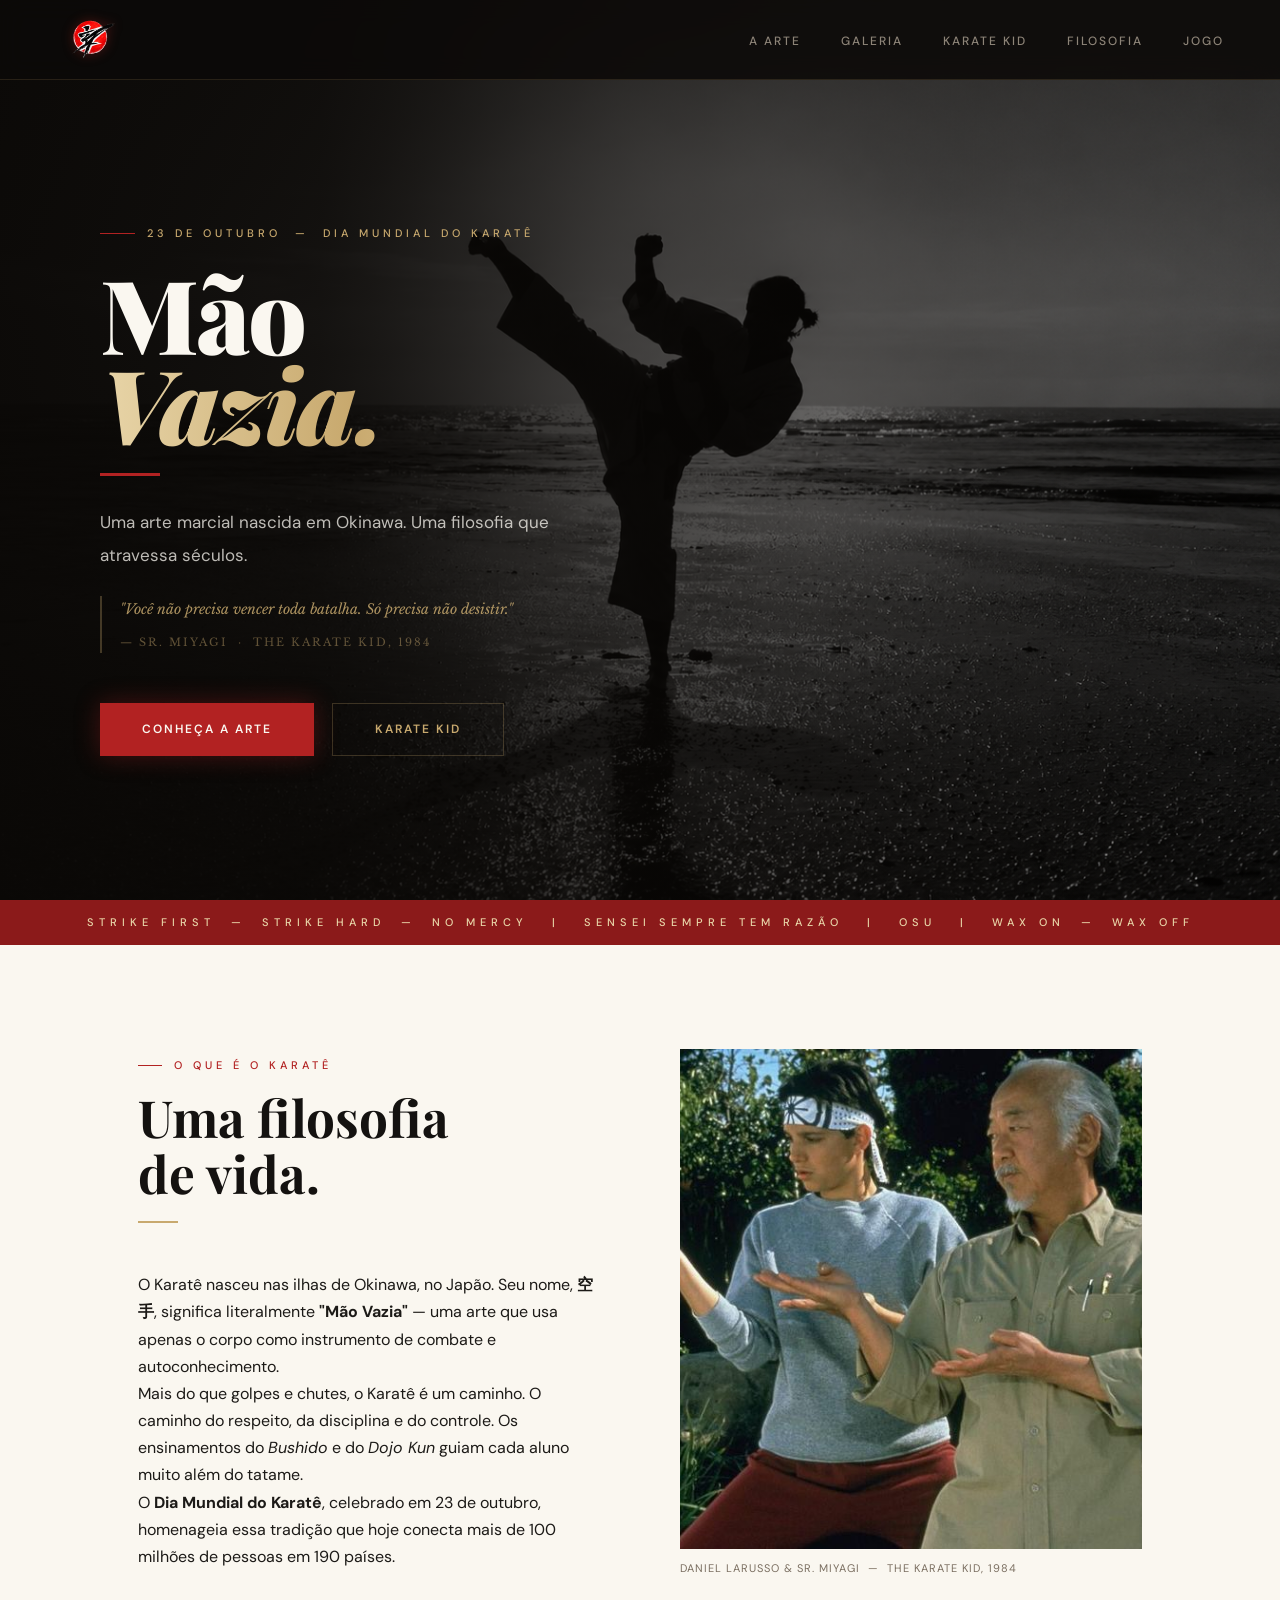
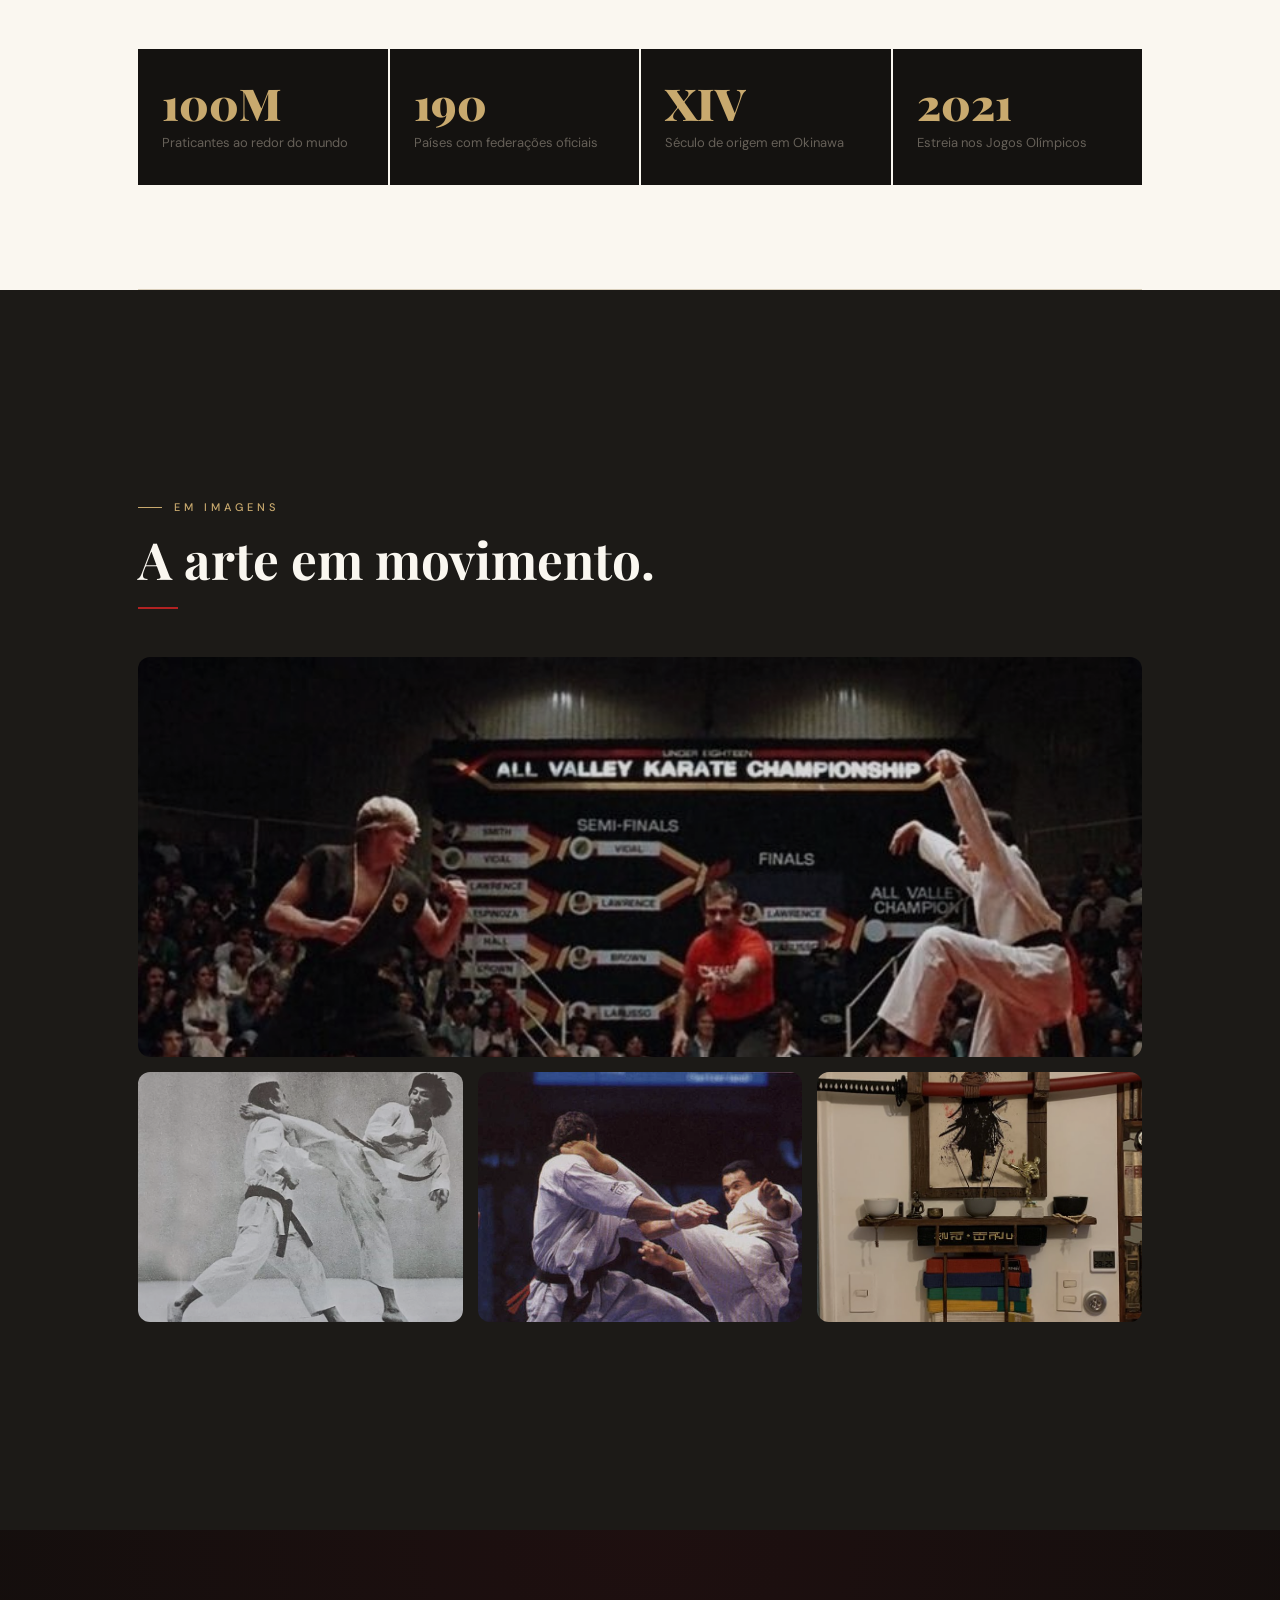
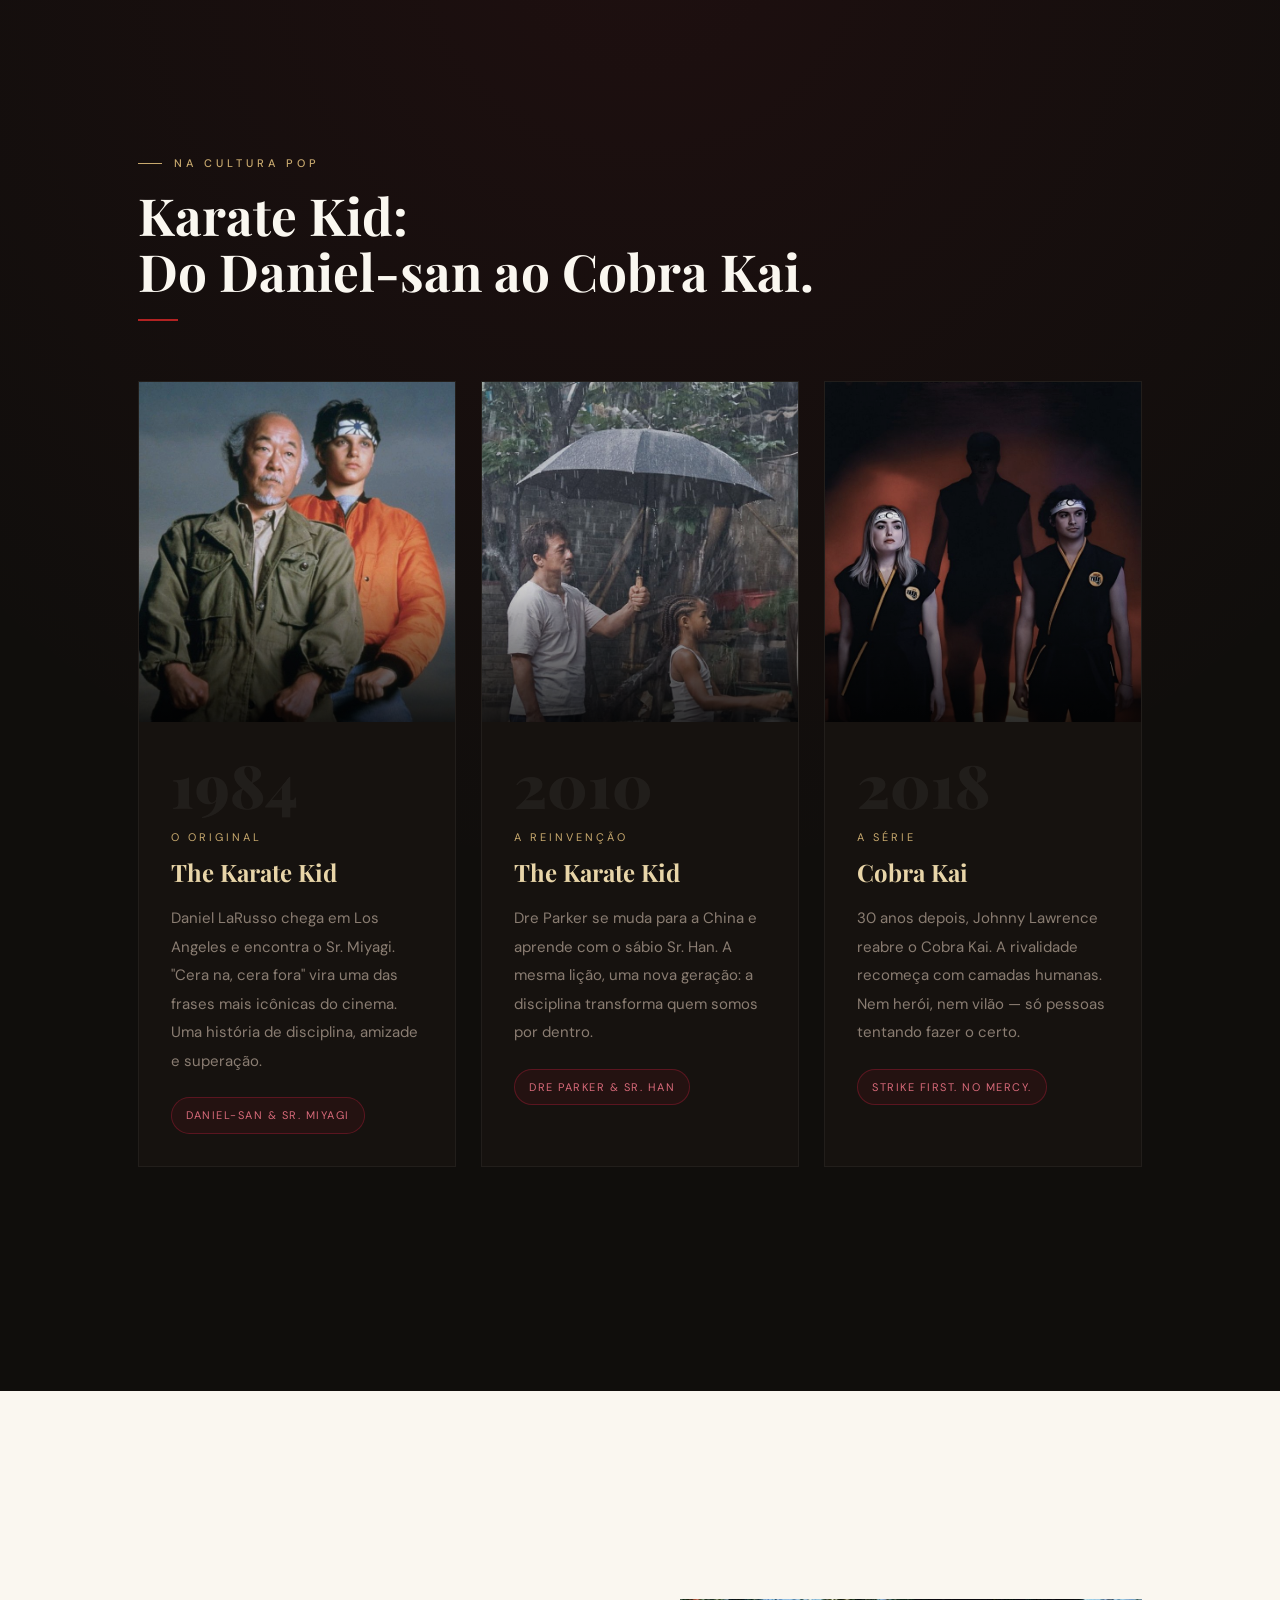
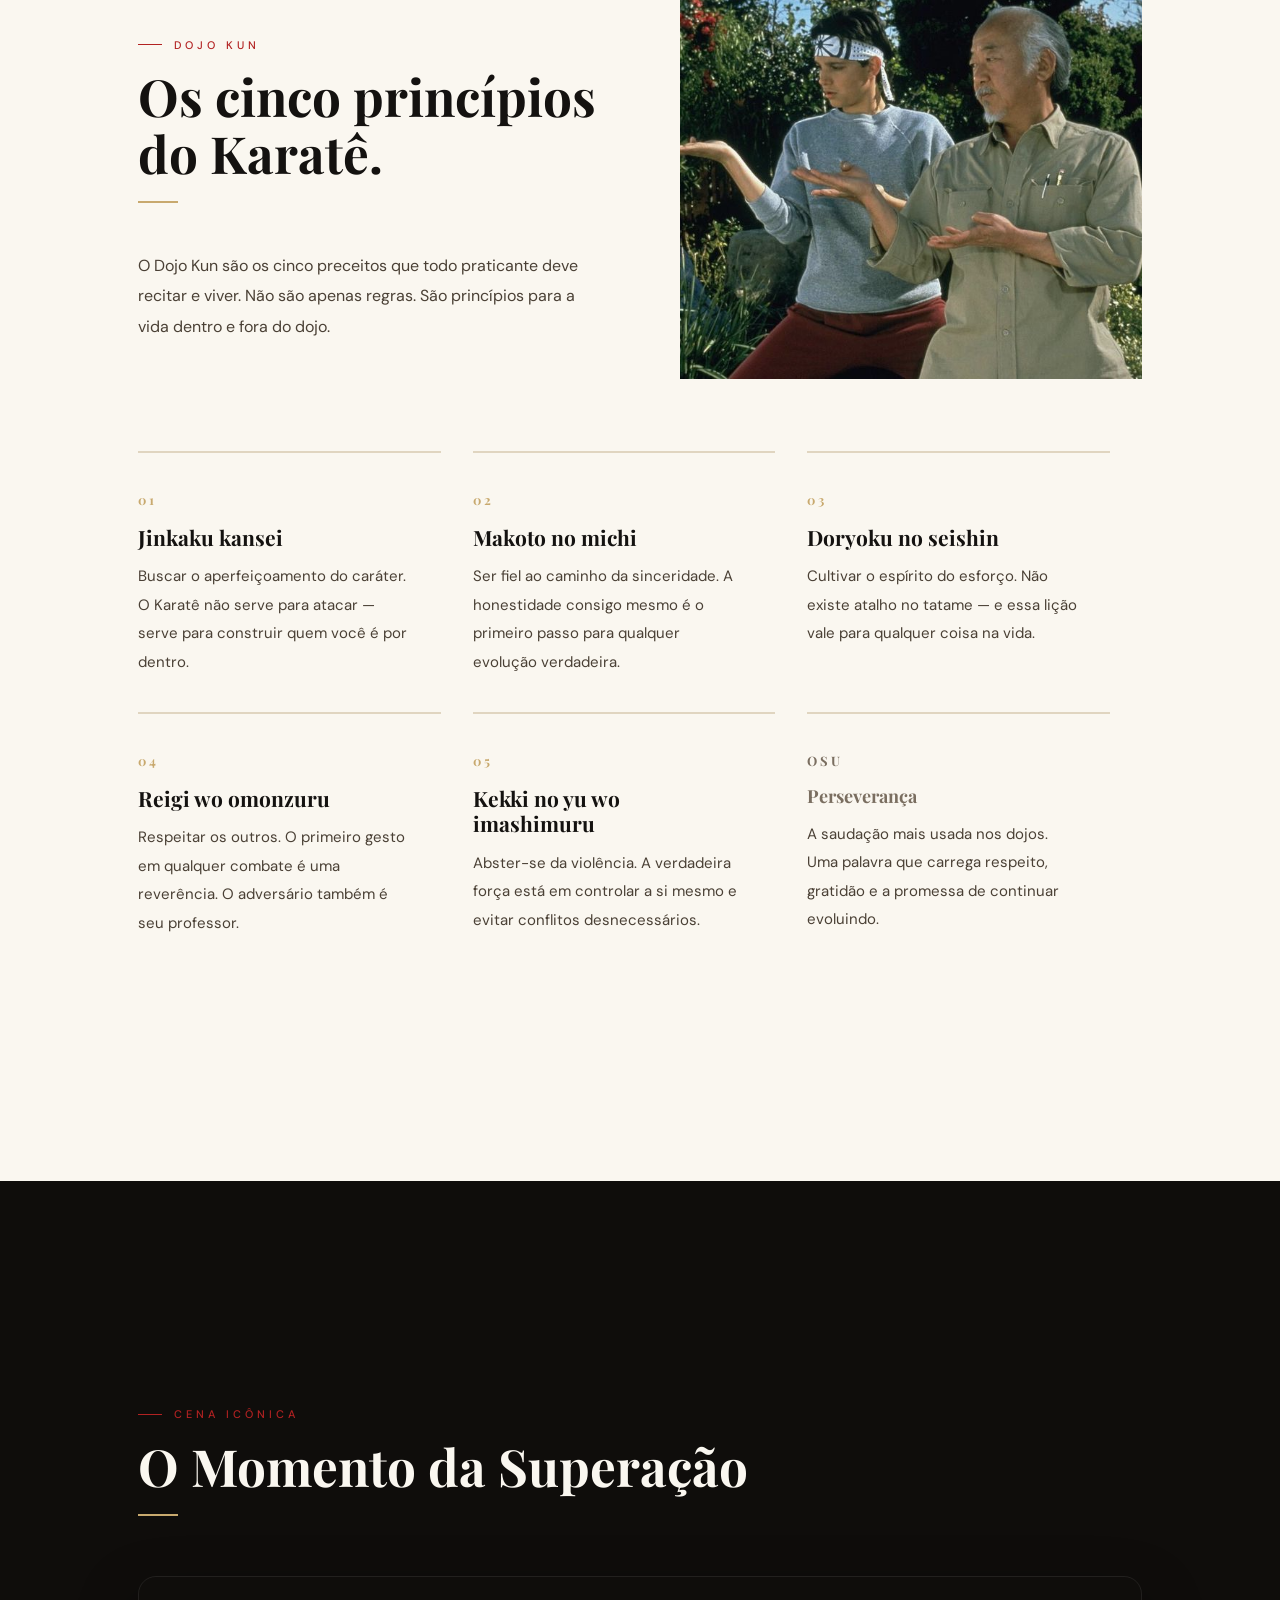
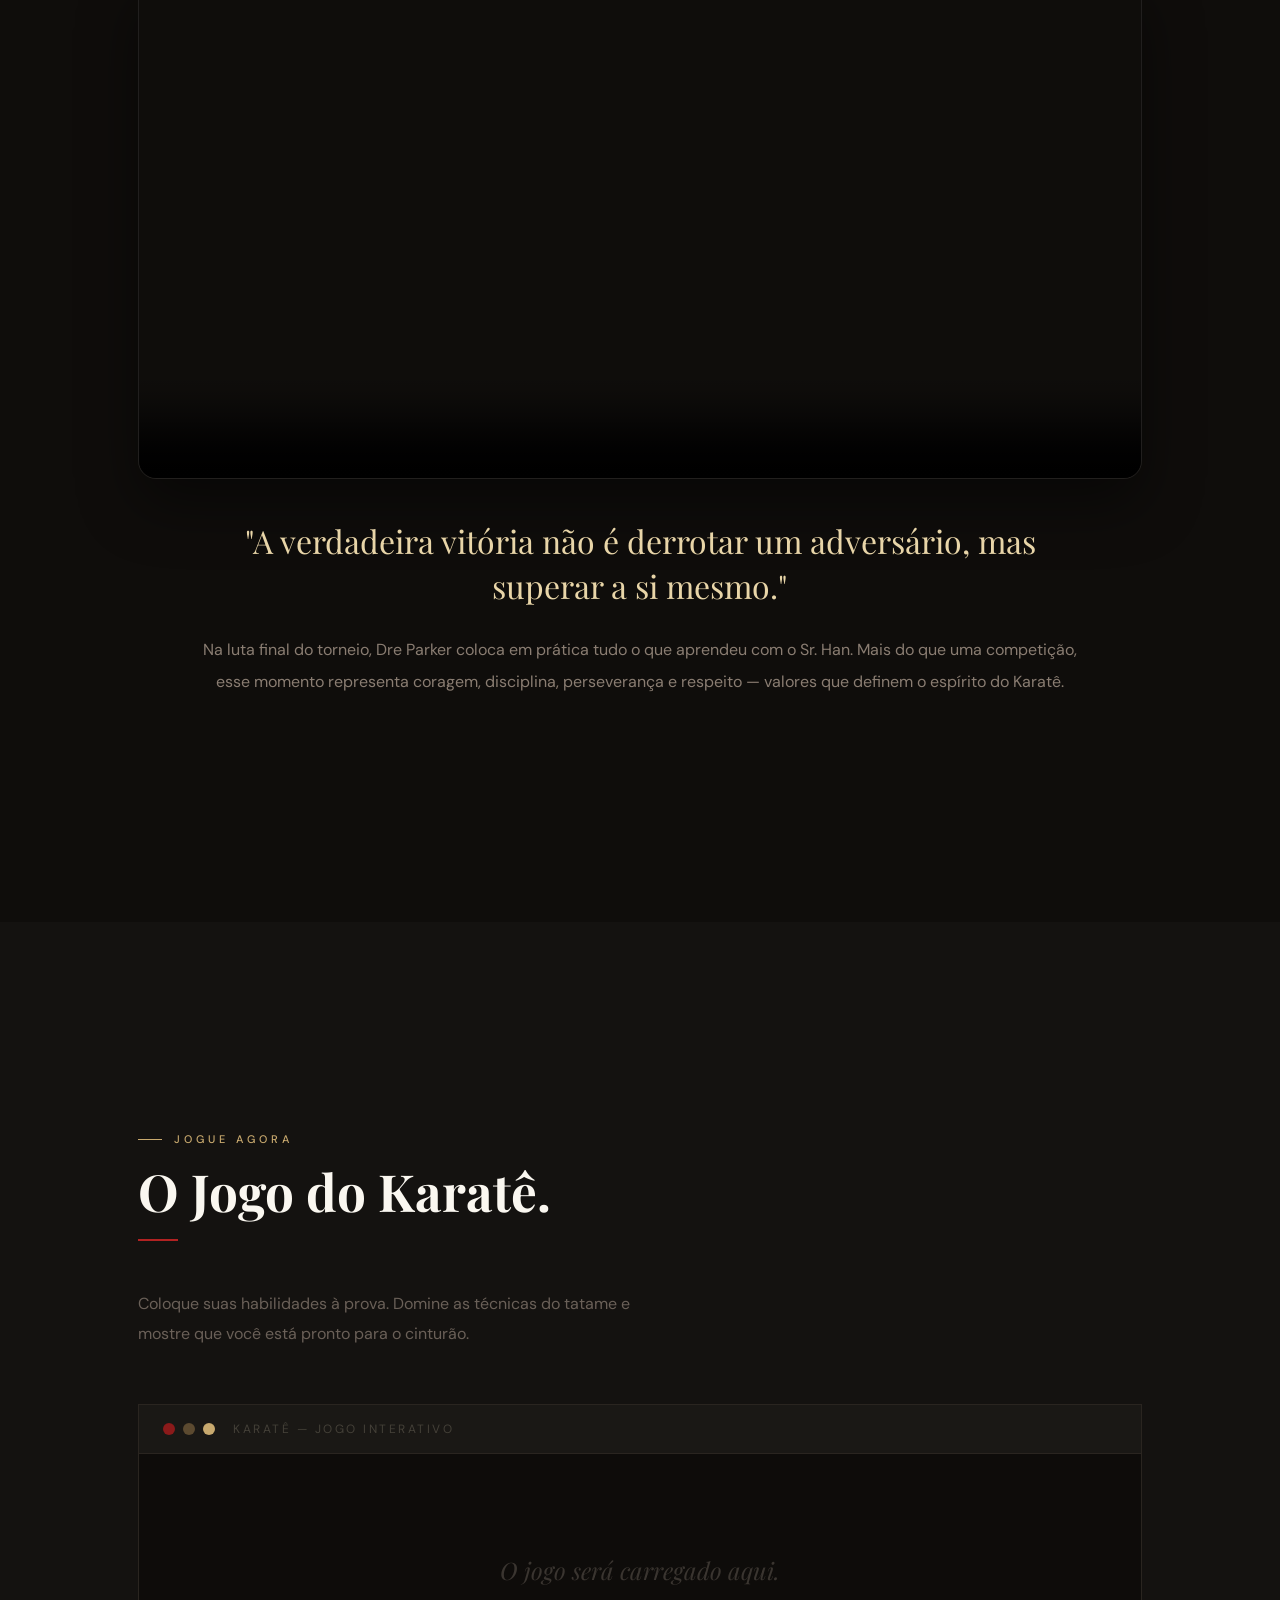
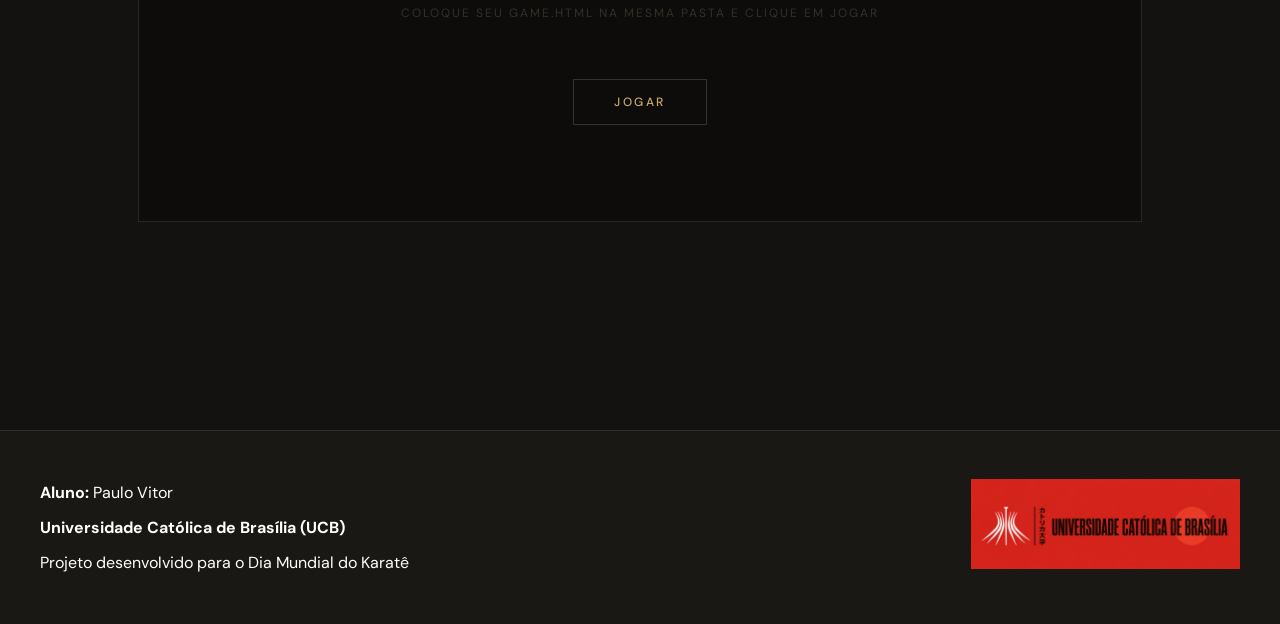
==== index.html @ f9179fe5 "Update index.html" ====
<!DOCTYPE html>
<html lang="pt-BR">
<head>
<meta charset="UTF-8"/>
<meta name="viewport" content="width=device-width, initial-scale=1.0"/>
<title>Dia Mundial do Karatê</title>
<link href="https://fonts.googleapis.com/css2?family=Playfair+Display:ital,wght@0,700;0,900;1,400;1,700&family=Libre+Baskerville:ital,wght@0,400;0,700;1,400&family=DM+Sans:wght@300;400;500&display=swap" rel="stylesheet"/>
<link rel="stylesheet" href="style.css"/>
</head>
<body>

<nav>
  <a href="#" class="nav-marca">
  <img src="logo karate.png" alt="logo"> 
  </a>
  <ul class="nav-links">
    <li><a href="#sobre">A Arte</a></li>
    <li><a href="#galeria">Galeria</a></li>
    <li><a href="#filmes">Karate Kid</a></li>
    <li><a href="#filosofia">Filosofia</a></li>
    <li><a href="#jogo">Jogo</a></li>
  </ul>
</nav>

<div class="hero">
  <div class="hero-bg">
    <img src="hero.png" alt="hero">
  
  </div>
  <div class="hero-conteudo">
    <p class="hero-tag">23 de Outubro &nbsp;&mdash;&nbsp; Dia Mundial do Karatê</p>
    <h1>Mão<em>Vazia.</em></h1>
    <div class="hero-linha"></div>
    <p class="hero-desc">Uma arte marcial nascida em Okinawa. Uma filosofia que atravessa séculos.</p>
    <blockquote class="hero-citacao">
      "Você não precisa vencer toda batalha. Só precisa não desistir."
      <cite>&mdash; Sr. Miyagi &nbsp;·&nbsp; The Karate Kid, 1984</cite>
    </blockquote>
    <div class="hero-btns">
      <a href="#sobre" class="btn-primario">Conheça a Arte</a>
      <a href="#filmes" class="btn-secundario">Karate Kid</a>
    </div>
  </div>
</div>

<div class="faixa-banner">
  Strike First &nbsp;&mdash;&nbsp; Strike Hard &nbsp;&mdash;&nbsp; No Mercy &nbsp;&nbsp;|&nbsp;&nbsp; Sensei sempre tem razão &nbsp;&nbsp;|&nbsp;&nbsp; OSU &nbsp;&nbsp;|&nbsp;&nbsp; Wax On &nbsp;&mdash;&nbsp; Wax Off
</div>

<div class="secao" id="sobre">
  <div class="sobre-grid">
    <div class="revelar">
      <p class="secao-label">O que é o Karatê</p>
      <h2 class="titulo-secao">Uma filosofia<br>de vida.</h2>
      <div class="linha-titulo"></div>
      <p>O Karatê nasceu nas ilhas de Okinawa, no Japão. Seu nome, <strong>空手</strong>, significa literalmente <strong>"Mão Vazia"</strong> — uma arte que usa apenas o corpo como instrumento de combate e autoconhecimento.</p>
      <p>Mais do que golpes e chutes, o Karatê é um caminho. O caminho do respeito, da disciplina e do controle. Os ensinamentos do <em>Bushido</em> e do <em>Dojo Kun</em> guiam cada aluno muito além do tatame.</p>
      <p>O <strong>Dia Mundial do Karatê</strong>, celebrado em 23 de outubro, homenageia essa tradição que hoje conecta mais de 100 milhões de pessoas em 190 países.</p>
    </div>
    <div class="revelar">
      <div class="sobre-foto-wrap">
        <img src="Daniel larusso.jfif" alt="Sr. Miyagi">
        <p class="sobre-foto-caption">Daniel LaRusso &amp; Sr. Miyagi &nbsp;&mdash;&nbsp; The Karate Kid, 1984</p>
      </div>
    </div>
  </div>

  <div class="stats-row">
    <div class="stat-item revelar">
      <div class="stat-num">100M</div>
      <div class="stat-desc">Praticantes ao redor do mundo</div>
    </div>
    <div class="stat-item revelar">
      <div class="stat-num">190</div>
      <div class="stat-desc">Países com federações oficiais</div>
    </div>
    <div class="stat-item revelar">
      <div class="stat-num">XIV</div>
      <div class="stat-desc">Século de origem em Okinawa</div>
    </div>
    <div class="stat-item revelar">
      <div class="stat-num">2021</div>
      <div class="stat-desc">Estreia nos Jogos Olímpicos</div>
    </div>
  </div>
</div>

<div class="divisor revelar"><hr/></div>

<div class="galeria-bg" id="galeria">
  <div class="secao">
    <p class="secao-label revelar">Em Imagens</p>
    <h2 class="titulo-secao revelar">A arte em movimento.</h2>
    <div class="linha-titulo revelar"></div>
    <div class="galeria-grid">
      <div class="galeria-item g1 revelar">
        <img src="all valey.jfif" alt="All Valley Karate Championship">

        <div class="galeria-overlay">
          <div class="galeria-titulo">All Valley Karate Championship</div>
          <div class="galeria-sub">The Karate Kid &nbsp;&mdash;&nbsp; 1984</div>
        </div>
      </div>
      <div class="galeria-item g2 revelar">
        <img src="karate.jfif" alt="Karate">
        <div class="galeria-overlay">
          <div class="galeria-titulo">Karate &mdash; O Combate</div>
          <div class="galeria-sub">Karatê tradicional</div>
        </div>
      </div>
      <div class="galeria-item g3 revelar">
        <img src="kyokushin.jfif" alt="Kyokushin">
        <div class="galeria-overlay">
          <div class="galeria-titulo">Kyokushin</div>
          <div class="galeria-sub">Japão</div>
        </div>
      </div>
      <div class="galeria-item g4 revelar">
        <img src="cinturoes.jfif" alt="Shotokan">
        <div class="galeria-overlay">
          <div class="galeria-titulo">Os Cinturões</div>
          <div class="galeria-sub">O caminho</div>
        </div>
      </div>
      </div>
    </div>
  </div>
</div>


<div class="filmes-bg" id="filmes">
  <div class="secao">
    <p class="secao-label revelar">Na Cultura Pop</p>
    <h2 class="titulo-secao revelar">Karate Kid:<br>Do Daniel-san ao Cobra Kai.</h2>
    <div class="linha-titulo revelar"></div>
    <div class="filmes-grid">
      <div class="filme-card revelar">
        <div class="filme-card-img-wrap">
          <img src="daniel e sr.jfif" alt="The Karate Kid 1984">
        </div>
        <div class="filme-card-corpo">
          <div class="filme-ano">1984</div>
          <div class="filme-sub">O Original</div>
          <div class="filme-titulo">The Karate Kid</div>
          <p class="filme-desc">Daniel LaRusso chega em Los Angeles e encontra o Sr. Miyagi. "Cera na, cera fora" vira uma das frases mais icônicas do cinema. Uma história de disciplina, amizade e superação.</p>
          <span class="filme-badge">Daniel-san &amp; Sr. Miyagi</span>
        </div>
      </div>
      <div class="filme-card revelar">
        <div class="filme-card-img-wrap">
          <img src="The Karate Kid.jfif" alt="The Karate Kid 2010">
        </div>
        <div class="filme-card-corpo">
          <div class="filme-ano">2010</div>
          <div class="filme-sub">A Reinvenção</div>
          <div class="filme-titulo">The Karate Kid</div>
          <p class="filme-desc">Dre Parker se muda para a China e aprende com o sábio Sr. Han. A mesma lição, uma nova geração: a disciplina transforma quem somos por dentro.</p>
          <span class="filme-badge">Dre Parker &amp; Sr. Han</span>
        </div>
      </div>
      <div class="filme-card revelar">
        <div class="filme-card-img-wrap">
          <img src="cobra kai.jfif" alt="Cobra Kai">
        </div>
        <div class="filme-card-corpo">
          <div class="filme-ano">2018</div>
          <div class="filme-sub">A Série</div>
          <div class="filme-titulo">Cobra Kai</div>
          <p class="filme-desc">30 anos depois, Johnny Lawrence reabre o Cobra Kai. A rivalidade recomeça com camadas humanas. Nem herói, nem vilão — só pessoas tentando fazer o certo.</p>
          <span class="filme-badge">Strike First. No Mercy.</span>
        </div>
      </div>
    </div>
  </div>
</div>
<div class="filosofia-bg" id="filosofia">
  <div class="secao">
    <div class="filosofia-intro">
      <div class="revelar">
        <p class="secao-label">Dojo Kun</p>
        <h2 class="titulo-secao">Os cinco princípios<br>do Karatê.</h2>
        <div class="linha-titulo"></div>
        <p style="font-size:16px;color:var(--texto-suave);line-height:1.9">O Dojo Kun são os cinco preceitos que todo praticante deve recitar e viver. Não são apenas regras. São princípios para a vida dentro e fora do dojo.</p>
      </div>
      <div class="revelar filosofia-intro-foto">
        <img src="Daniel larusso.jfif" alt="Dojo Kun">
      </div>
    </div>
    <div class="filosofia-grid">
      <div class="filosofia-item revelar">
        <div class="filosofia-num">01</div>
        <div class="filosofia-titulo">Jinkaku kansei</div>
        <p>Buscar o aperfeiçoamento do caráter. O Karatê não serve para atacar — serve para construir quem você é por dentro.</p>
      </div>
      <div class="filosofia-item revelar">
        <div class="filosofia-num">02</div>
        <div class="filosofia-titulo">Makoto no michi</div>
        <p>Ser fiel ao caminho da sinceridade. A honestidade consigo mesmo é o primeiro passo para qualquer evolução verdadeira.</p>
      </div>
      <div class="filosofia-item revelar">
        <div class="filosofia-num">03</div>
        <div class="filosofia-titulo">Doryoku no seishin</div>
        <p>Cultivar o espírito do esforço. Não existe atalho no tatame — e essa lição vale para qualquer coisa na vida.</p>
      </div>
      <div class="filosofia-item revelar">
        <div class="filosofia-num">04</div>
        <div class="filosofia-titulo">Reigi wo omonzuru</div>
        <p>Respeitar os outros. O primeiro gesto em qualquer combate é uma reverência. O adversário também é seu professor.</p>
      </div>
      <div class="filosofia-item revelar">
        <div class="filosofia-num">05</div>
        <div class="filosofia-titulo">Kekki no yu wo imashimuru</div>
        <p>Abster-se da violência. A verdadeira força está em controlar a si mesmo e evitar conflitos desnecessários.</p>
      </div>
      <div class="filosofia-item revelar">
        <div class="filosofia-num" style="color:var(--texto-muted)">OSU</div>
        <div class="filosofia-titulo" style="color:var(--texto-muted);font-size:18px">Perseverança</div>
        <p>A saudação mais usada nos dojos. Uma palavra que carrega respeito, gratidão e a promessa de continuar evoluindo.</p>
      </div>
    </div>
  </div>
</div>

<section class="momento-bg">
    <div class="secao">

        <p class="secao-label revelar">
            Cena Icônica
        </p>

        <h2 class="titulo-secao revelar">
            O Momento da Superação
        </h2>

        <div class="linha-titulo revelar"></div>

        <div class="momento-container revelar">

            <video
                class="momento-video"
                controls
                preload="metadata"
                poster="img/dre-poster.jpg">

                <source src="Never say Never.mp4" type="video/mp4">

                Seu navegador não suporta vídeo.
            </video>

            <div class="momento-texto">
                <span class="momento-frase">
                    "A verdadeira vitória não é derrotar um adversário,
                    mas superar a si mesmo."
                </span>

                <p>
                    Na luta final do torneio, Dre Parker coloca em prática
                    tudo o que aprendeu com o Sr. Han. Mais do que uma
                    competição, esse momento representa coragem,
                    disciplina, perseverança e respeito — valores que
                    definem o espírito do Karatê.
                </p>
            </div>

        </div>

    </div>
</section>
<div class="jogo-bg" id="jogo">
  <div class="secao">
    <p class="secao-label">Jogue agora</p>
    <h2 class="titulo-secao">O Jogo do Karatê.</h2>
    <div class="linha-titulo"></div>
    <p class="jogo-desc">Coloque suas habilidades à prova. Domine as técnicas do tatame e mostre que você está pronto para o cinturão.</p>
    <div class="jogo-frame-wrapper">
      <div class="jogo-frame-header">
        <div class="jogo-dot" style="background:#8B1A1A"></div>
        <div class="jogo-dot" style="background:#5C4A30"></div>
        <div class="jogo-dot" style="background:#C8A96E"></div>
        <span class="jogo-frame-titulo">Karatê &mdash; Jogo Interativo</span>
      </div>
      <div id="jogo-container">
        <div class="jogo-aviso">
          <p class="jogo-aviso-titulo">O jogo será carregado aqui.</p>
          <p class="jogo-aviso-sub">Coloque seu game.html na mesma pasta e clique em jogar</p>
          <br/>
          <button class="btn-jogo" onclick="carregarJogo()">Jogar</button>
        </div>
      </div>
    </div>
  </div>
</div>

<footer class="rodape">
    <div class="conteudo-rodape">
        <div class="rodape-info">
            <p><strong>Aluno:</strong> Paulo Vitor</p>
            <p><strong>Universidade Católica de Brasília (UCB)</strong></p>
            <p>Projeto desenvolvido para o Dia Mundial do Karatê</p>
        </div>
        <div class="rodape-logo">
            <a href="https://ucb.catolica.edu.br/" target="_blank" rel="noopener">
                <img src="catolica.png" alt="Logo UCB">
            </a>
        </div>
    </div>
</footer>

<script>
function carregarJogo(){
  document.getElementById('jogo-container').innerHTML='<iframe class="jogo-iframe" src="game.html" title="Jogo" allowfullscreen></iframe>';
}
const obs=new IntersectionObserver(entries=>{
  entries.forEach(e=>{if(e.isIntersecting){e.target.classList.add('visivel');obs.unobserve(e.target);}  });
},{threshold:.08});
document.querySelectorAll('.revelar').forEach(el=>obs.observe(el));
</script>
</body>
</html>
---- style.css ----
*{margin:0;padding:0;box-sizing:border-box}
:root{
  --preto:#141210;
  --quase-preto:#1C1A17;
  --marrom-escuro:#2A2218;
  --marrom:#5C4A30;
  --areia:#C8A96E;
  --areia-claro:#E8D5A8;
  --creme:#F5EFE0;
  --off-white:#FAF7F0;
  --vermelho-dojo:#8B1A1A;
  --vermelho:#B22222;
  --texto:#1C1A17;
  --texto-suave:#4A4035;
  --texto-muted:#7A6E60;
}
html{scroll-behavior:smooth}
body{font-family:'DM Sans',sans-serif;background:var(--off-white);color:var(--texto);font-size:16px;line-height:1.7;overflow-x:hidden}

/* NAV */
/* NAV */

nav{
  background:rgba(12,10,8,.88);
  backdrop-filter:blur(12px);
  -webkit-backdrop-filter:blur(12px);

  display:flex;
  align-items:center;
  justify-content:space-between;

  padding:0 56px;
  height:80px;

  position:fixed;
  top:0;
  left:0;
  right:0;

  z-index:200;

  border-bottom:1px solid rgba(200,169,110,.15);
}

.nav-links{
  list-style:none;
  display:flex;
  gap:40px;
}

.nav-links a{
  position:relative;
  color:#8d8478;
  text-decoration:none;
  font-size:12px;
  font-weight:500;
  letter-spacing:2px;
  text-transform:uppercase;
  transition:.3s;
}

.nav-links a::after{
  content:'';
  position:absolute;
  left:0;
  bottom:-8px;
  width:0;
  height:2px;
  background:var(--vermelho);
  transition:.3s;
}

.nav-links a:hover{
  color:var(--areia);
}

.nav-links a:hover::after{
  width:100%;
}
.nav-marca{
  display:flex;
  align-items:center;
  justify-content:center;
  text-decoration:none;
  transition:.3s;
}

.nav-marca img{
  width:70px;
  height:auto;
  display:block;
  transition:.4s ease;
  filter:
    drop-shadow(0 0 6px rgba(178,34,34,.35));
}

.nav-marca:hover img{
  transform:scale(1.08);
  filter:
    drop-shadow(0 0 10px rgba(178,34,34,.6))
    drop-shadow(0 0 20px rgba(178,34,34,.4));
}

.hero{
    position:relative;
    min-height:100vh;
    display:flex;
    align-items:center;
    overflow:hidden;
    padding-top:80px;
}

.hero::before{
    content:'';
    position:absolute;
    right:8%;
    top:50%;
    transform:translateY(-50%);

    width:550px;
    height:550px;

    background:
    radial-gradient(
        circle,
        rgba(178,34,34,.18),
        transparent 70%
    );

    z-index:0;
}

.hero-bg{
    position:absolute;
    inset:0;
    z-index:0;
}

.hero-bg img{
    width:100%;
    height:100%;
    object-fit:cover;
    object-position:center;
    display:block;
}

.hero-bg::after{
    content:'';
    position:absolute;
    inset:0;

    background:
    linear-gradient(
        90deg,
        rgba(10,8,6,.97) 0%,
        rgba(10,8,6,.92) 25%,
        rgba(10,8,6,.72) 55%,
        rgba(10,8,6,.25) 100%
    );
}

.hero-conteudo{
    position:relative;
    z-index:2;

    max-width:620px;

    margin-left:100px;
}

.hero-tag{
    display:flex;
    align-items:center;
    gap:12px;

    margin-bottom:25px;

    font-size:11px;
    font-weight:500;
    letter-spacing:4px;
    text-transform:uppercase;

    color:var(--areia);
}

.hero-tag::before{
    content:'';
    width:35px;
    height:1px;
    background:var(--vermelho);
}

.hero h1{
    font-family:'Playfair Display',serif;
    font-size:clamp(70px,8vw,120px);
    font-weight:900;

    line-height:.88;
    letter-spacing:-2px;

    color:var(--off-white);

    margin-bottom:25px;
}

.hero h1 em{
    display:block;
    font-style:italic;

    background:
    linear-gradient(
        90deg,
        #e8d5a8,
        #c8a96e,
        #e8d5a8
    );
    
    background-clip: text;
    -webkit-background-clip:text;
    -webkit-text-fill-color:transparent;
}

.hero-linha{
    width:60px;
    height:3px;
    background:var(--vermelho);

    margin-bottom:30px;
}

.hero-desc{
    max-width:500px;

    font-size:17px;
    line-height:1.9;

    color:rgba(250,247,240,.75);

    margin-bottom:25px;
}

.hero-citacao{
    max-width:430px;

    padding-left:18px;

    border-left:2px solid rgba(200,169,110,.3);

    font-family:'Libre Baskerville',serif;
    font-style:italic;

    font-size:14px;
    line-height:1.9;

    color:rgba(200,169,110,.85);

    margin-bottom:50px;
}

.hero-citacao cite{
    display:block;

    margin-top:10px;

    font-style:normal;

    font-size:11px;
    letter-spacing:2px;
    text-transform:uppercase;

    color:rgba(200,169,110,.45);
}

.hero-btns{
    display:flex;
    gap:18px;
    flex-wrap:wrap;
}

.btn-primario{
    display:inline-flex;
    align-items:center;
    justify-content:center;

    padding:15px 42px;

    background:var(--vermelho);

    color:var(--off-white);

    text-decoration:none;
    border:none;

    cursor:pointer;

    font-size:12px;
    font-weight:600;
    letter-spacing:2px;
    text-transform:uppercase;

    transition:.3s;

    box-shadow:
    0 0 25px rgba(178,34,34,.35);
}

.btn-primario:hover{
    background:var(--vermelho-dojo);

    transform:translateY(-3px);

    box-shadow:
    0 0 35px rgba(178,34,34,.55);
}

.btn-secundario{
    display:inline-flex;
    align-items:center;
    justify-content:center;

    padding:15px 42px;

    background:transparent;

    color:var(--areia);

    border:1px solid rgba(200,169,110,.25);

    text-decoration:none;

    font-size:12px;
    font-weight:600;
    letter-spacing:2px;
    text-transform:uppercase;

    transition:.3s;
}

.btn-secundario:hover{
    border-color:var(--areia);

    color:var(--off-white);

    background:rgba(200,169,110,.05);
}

.hero-scroll{
    position:absolute;

    bottom:40px;
    left:100px;

    z-index:2;

    display:flex;
    align-items:center;
    gap:14px;
}

.hero-scroll span{
    font-size:11px;

    letter-spacing:3px;
    text-transform:uppercase;

    color:rgba(200,169,110,.55);
}

.hero-scroll-line{
    width:45px;
    height:1px;

    background:var(--areia);

    opacity:.4;
}

@media(max-width:900px){

    .hero{
        justify-content:center;
        text-align:center;
    }

    .hero::before{
        display:none;
    }

    .hero-conteudo{
        margin:0;
        padding:0 30px;
    }

    .hero-tag{
        justify-content:center;
    }

    .hero-linha{
        margin-left:auto;
        margin-right:auto;
    }

    .hero-desc,
    .hero-citacao{
        max-width:100%;
    }

    .hero-btns{
        justify-content:center;
    }

    .hero-scroll{
        display:none;
    }

    .hero h1{
        font-size:clamp(50px,12vw,80px);
    }
}

/* FAIXA */
.faixa-banner{background:var(--vermelho-dojo);color:var(--areia-claro);text-align:center;padding:13px;font-size:11px;font-weight:500;letter-spacing:5px;text-transform:uppercase;overflow:hidden;white-space:nowrap}

/* SECOES */
.secao{max-width:1100px;margin:0 auto;padding:104px 48px}
.secao-label{font-size:11px;font-weight:500;letter-spacing:4px;text-transform:uppercase;color:var(--vermelho);margin-bottom:14px;display:flex;align-items:center;gap:12px}
.secao-label::before{content:'';display:inline-block;width:24px;height:1px;background:var(--vermelho)}
h2.titulo-secao{font-family:'Playfair Display',serif;font-size:clamp(36px,4vw,52px);font-weight:700;color:var(--preto);line-height:1.1;margin-bottom:20px}
.linha-titulo{width:40px;height:2px;background:var(--areia);margin-bottom:48px}

/* SOBRE */
.sobre-grid{display:grid;grid-template-columns:1fr 1fr;gap:80px;align-items:center}
.sobre-texto p{font-size:16px;color:var(--texto-suave);margin-bottom:20px;line-height:1.9}
.sobre-texto p strong{color:var(--texto);font-weight:500}
.sobre-foto-wrap{position:relative}
.sobre-foto-wrap img{width:100%;height:500px;object-fit:cover;object-position:center top;display:block}
.sobre-foto-caption{font-size:11px;color:var(--texto-muted);margin-top:10px;letter-spacing:1px;text-transform:uppercase}
.stats-row{display:grid;grid-template-columns:repeat(4,1fr);gap:2px;margin-top:72px}
.stat-item{background:var(--preto);padding:32px 24px;transition:background .2s}
.stat-item:hover{background:var(--marrom-escuro)}
.stat-num{font-family:'Playfair Display',serif;font-size:44px;font-weight:900;color:var(--areia);line-height:1;margin-bottom:8px}
.stat-desc{font-size:13px;color:#666058;line-height:1.5}

/* DIVISOR */
.divisor{max-width:1100px;margin:0 auto;padding:0 48px}
.divisor hr{border:none;border-top:1px solid #D8CEBA}

/* GALERIA */

.galeria-bg{
    background:var(--quase-preto);
    padding:104px 0;
}

.galeria-bg .secao-label{
    color:var(--areia);
}

.galeria-bg .secao-label::before{
    background:var(--areia);
}

.galeria-bg h2.titulo-secao{
    color:var(--off-white);
}

.galeria-bg .linha-titulo{
    background:var(--vermelho);
}

.galeria-grid{
    display:grid;
    grid-template-columns:1fr 1fr 1fr;
    grid-template-rows:400px 250px;
    gap:15px;
}

.g1{
    grid-column:1 / 4;
    grid-row:1;
}

.g1 img{
    object-fit: cover;
    object-position: top;
}

.g3 img{
    object-position:center top;
}

.g4{
    grid-column:3;
    grid-row:2;
}
.galeria-item{
    position:relative;
    overflow:hidden;
    border-radius:12px;
    cursor:pointer;
}

.galeria-item img{
    width:100%;
    height:100%;
    object-fit:cover;
    display:block;

    filter:brightness(.85) saturate(.85);

    transition:
        transform .6s ease,
        filter .4s ease;
}

.galeria-item:hover img{
    transform:scale(1.06);
    filter:brightness(1) saturate(1);
}

.galeria-overlay{
    position:absolute;
    inset:0;

    background:
    linear-gradient(
        to top,
        rgba(14,12,10,.95) 0%,
        rgba(14,12,10,.4) 45%,
        transparent 80%
    );

    opacity:0;

    transition:.35s;

    display:flex;
    flex-direction:column;
    justify-content:flex-end;

    padding:24px;
}

.galeria-item:hover .galeria-overlay{
    opacity:1;
}

.galeria-titulo{
    font-family:'Playfair Display',serif;
    font-size:18px;
    font-weight:700;
    color:var(--off-white);
    margin-bottom:4px;
}

.galeria-sub{
    font-size:11px;
    letter-spacing:2px;
    text-transform:uppercase;
    color:var(--areia);
}

@media(max-width:900px){

    .galeria-grid{
        grid-template-columns:1fr;
        grid-template-rows:auto;
    }

    .g1,
    .g2,
    .g3,
    .g4,
    .g5{
        grid-column:auto;
        grid-row:auto;
    }

    .galeria-item{
        height:260px;
    }
}

/* =========================================
   FILMES
========================================= */

.filmes-bg{
    background:#100e0c;
    padding:120px 0;
    position:relative;
}

.filmes-bg::before{
    content:"";
    position:absolute;
    inset:0;

    background:
    radial-gradient(
        circle at top center,
        rgba(196,30,58,.08),
        transparent 60%
    );

    pointer-events:none;
}

.filmes-bg .container{
    position:relative;
    z-index:2;
}

.filmes-bg .secao-label{
    color:var(--areia);
}

.filmes-bg .secao-label::before{
    background:var(--areia);
}

.filmes-bg h2.titulo-secao{
    color:var(--off-white);
}

.filmes-bg .linha-titulo{
    background:var(--vermelho);
}

/* GRID */

.filmes-grid{
    display:grid;
    grid-template-columns:repeat(3,1fr);
    gap:25px;
    margin-top:60px;
}

/* CARD */

.filme-card{
    background:#16120f;

    border:1px solid rgba(255,255,255,.05);

    overflow:hidden;
    position:relative;

    transition:
        transform .4s ease,
        border-color .4s ease,
        box-shadow .4s ease;
}

.filme-card:hover{
    transform:translateY(-10px);

    border-color:rgba(196,30,58,.35);

    box-shadow:
    0 25px 45px rgba(0,0,0,.35);
}

/* IMAGEM */

.filme-card-img-wrap{
    position:relative;
    width:100%;
    height:340px;
    overflow:hidden;
}

.filme-card-img-wrap::after{
    content:"";

    position:absolute;
    inset:0;

    background:
    linear-gradient(
        to top,
        rgba(0,0,0,.8),
        transparent 45%
    );

    pointer-events:none;
}

.filme-card-img-wrap img{
    width:100%;
    height:100%;

    object-fit:cover;
    object-position:center top;

    display:block;

    filter:
    grayscale(15%)
    brightness(.9);

    transition:
        transform .6s ease,
        filter .4s ease;
}

.filme-card:hover .filme-card-img-wrap img{
    transform:scale(1.08);

    filter:
    grayscale(0%)
    brightness(1);
}

/* CONTEÚDO */

.filme-card-corpo{
    padding:32px;
}

/* ANO */

.filme-ano{
    font-family:'Playfair Display',serif;

    font-size:60px;
    font-weight:900;

    color:rgba(255,255,255,.05);

    line-height:1;

    margin-bottom:14px;
}

/* SUBTÍTULO */

.filme-sub{
    font-size:11px;

    letter-spacing:3px;

    text-transform:uppercase;

    color:var(--areia);

    margin-bottom:10px;
}

/* TÍTULO */

.filme-titulo{
    font-family:'Playfair Display',serif;

    font-size:24px;
    font-weight:700;

    color:var(--areia-claro);

    line-height:1.3;

    margin-bottom:16px;
}

/* DESCRIÇÃO */

.filme-desc{
    font-size:15px;

    color:#8a7d72;

    line-height:1.9;
}

/* BADGE */

.filme-badge{
    display:inline-flex;
    align-items:center;

    margin-top:22px;

    padding:8px 14px;

    border-radius:999px;

    border:1px solid rgba(196,30,58,.35);

    background:rgba(196,30,58,.08);

    color:#d86a7a;

    font-size:11px;

    letter-spacing:1.5px;

    text-transform:uppercase;
}

/* RESPONSIVO */

@media(max-width:1000px){

    .filmes-grid{
        grid-template-columns:1fr 1fr;
    }

}

@media(max-width:700px){

    .filmes-grid{
        grid-template-columns:1fr;
    }

    .filme-card-img-wrap{
        height:300px;
    }

    .filme-ano{
        font-size:50px;
    }

}
/* FILOSOFIA */
.filosofia-bg{background:var(--off-white);padding:104px 0}
.filosofia-intro{display:grid;grid-template-columns:1fr 1fr;gap:80px;align-items:center;margin-bottom:72px}
.filosofia-intro-foto img{width:100%;height:380px;object-fit:cover;object-position:center 20%;display:block;filter:grayscale(15%)}
.filosofia-grid{display:grid;grid-template-columns:repeat(3,1fr);gap:0}
.filosofia-item{border-top:2px solid #E0D5C0;padding:36px 32px 36px 0;margin-right:32px;transition:border-top-color .2s}
.filosofia-item:hover{border-top-color:var(--vermelho)}
.filosofia-num{font-family:'Playfair Display',serif;font-size:13px;font-weight:700;color:var(--areia);letter-spacing:3px;margin-bottom:14px}
.filosofia-titulo{font-family:'Playfair Display',serif;font-size:21px;font-weight:700;color:var(--preto);margin-bottom:12px;line-height:1.2}
.filosofia-item p{font-size:15px;color:var(--texto-suave);line-height:1.9}

/* MOMENTO DA SUPERAÇÃO */

.momento-bg{
    background:#0f0d0b;
    padding:120px 0;
}
.momento-bg .titulo-secao{
    color: var(--off-white);
}

.momento-container{
    margin-top:60px;
}

.momento-video{
    width:100%;
    display:block;

    border-radius:18px;

    border:1px solid rgba(255, 255, 255, 0.08);

    box-shadow:
    0 25px 60px rgba(0,0,0,.45);
}

.momento-texto{
    max-width:900px;
    margin:40px auto 0;
    text-align:center;
}

.momento-frase{
    display:block;

    font-family:'Playfair Display',serif;
    font-size:32px;
    line-height:1.4;

    color:var(--areia-claro);

    margin-bottom:25px;
}

.momento-texto p{
    color:#8a7d72;
    line-height:2;
    font-size:16px;
}
/* JOGO */
.jogo-bg{background:var(--preto);padding:104px 0}
.jogo-bg .secao-label{color:var(--areia)}
.jogo-bg .secao-label::before{background:var(--areia)}
.jogo-bg h2.titulo-secao{color:var(--off-white)}
.jogo-bg .linha-titulo{background:var(--vermelho)}
.jogo-desc{font-size:16px;color:#6a6058;line-height:1.85;max-width:520px;margin-bottom:56px}
.jogo-frame-wrapper{border:1px solid #2a2520;overflow:hidden}
.jogo-frame-header{background:#1a1815;padding:14px 24px;display:flex;align-items:center;gap:8px;border-bottom:1px solid #2a2520}
.jogo-dot{width:12px;height:12px;border-radius:50%}
.jogo-frame-titulo{font-size:12px;letter-spacing:2.5px;text-transform:uppercase;color:#444038;margin-left:10px}
.jogo-iframe{width:100%;height:560px;border:none;display:block;background:#0e0c0a}
.jogo-aviso{padding:96px 40px;text-align:center;background:#0e0c0a}
.jogo-aviso-titulo{font-family:'Playfair Display',serif;font-style:italic;font-size:24px;color:#3a3530;margin-bottom:12px}
.jogo-aviso-sub{font-size:12px;letter-spacing:2px;text-transform:uppercase;color:#333028}
.btn-jogo{display:inline-block;background:transparent;color:var(--areia);border:1px solid #3a3028;padding:14px 40px;font-size:12px;font-weight:500;letter-spacing:2.5px;text-transform:uppercase;text-decoration:none;cursor:pointer;transition:all .2s;margin-top:28px;font-family:'DM Sans',sans-serif}
.btn-jogo:hover{background:var(--vermelho);color:var(--off-white);border-color:var(--vermelho)}

.rodape {
    background:#1a1815;
    padding: 2.5rem 2rem;
    border-top: 1px solid rgba(255, 255, 255, 0.1);
}

.conteudo-rodape {
    max-width: 1200px;
    margin: 0 auto;
    display: flex;
    justify-content: space-between;
    align-items: center;
    gap: 2rem;
}

.rodape-info p {
    margin: 0.5rem 0;
    color: #fff;
}

.rodape-logo img {
    height: 90px;
    transition: all 0.3s ease;
}

.rodape-logo img:hover {
    transform: scale(1.1);
}

@media (max-width: 768px) {
    .conteudo-rodape {
        flex-direction: column;
        text-align: center;
    }
}

.revelar-scroll {
    opacity: 0;
    transform: translateY(20px);
    transition: all 0.8s ease;
}

.revelar-scroll.visivel {
    opacity: 1;
    transform: translateY(0);
}

@media (max-width: 768px) {
    .container {
        width: 90%;
    }
}
/* ANIMACOES */
.revelar{opacity:0;transform:translateY(24px);transition:opacity .75s ease,transform .75s ease}
.revelar.visivel{opacity:1;transform:translateY(0)}

/* RESPONSIVO */
@media(max-width:900px){
  nav{padding:0 24px}
  .nav-links{gap:20px}
  .hero-conteudo{padding:0 32px}
  .sobre-grid,.filosofia-intro,.filmes-grid,.citacoes-grid{grid-template-columns:1fr}
  .galeria-grid{grid-template-columns:1fr 1fr;grid-template-rows:auto}
  .g1,.g2,.g3,.g4{grid-column:span 1;grid-row:span 1;height:220px}
  .stats-row,.filosofia-grid{grid-template-columns:1fr 1fr}
  .secao{padding:72px 24px}
  .hero-scroll{display:none}
}
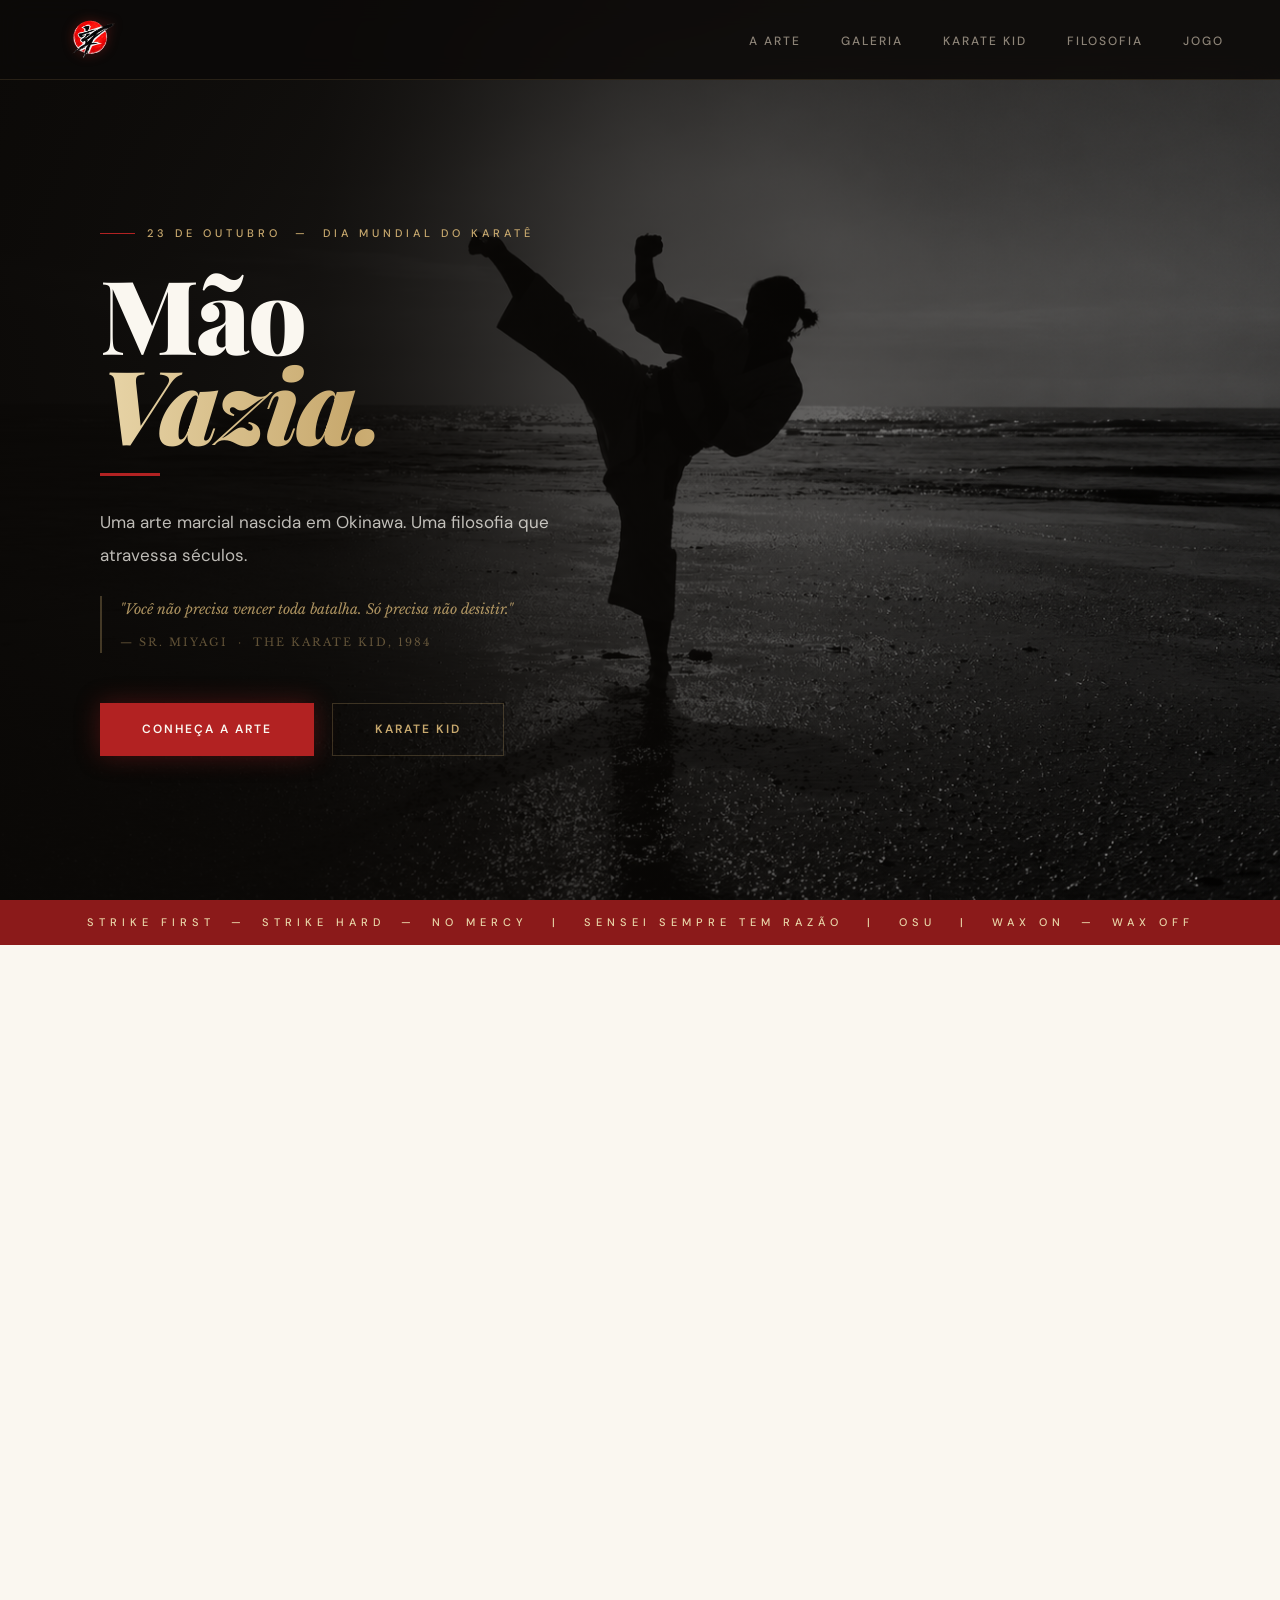
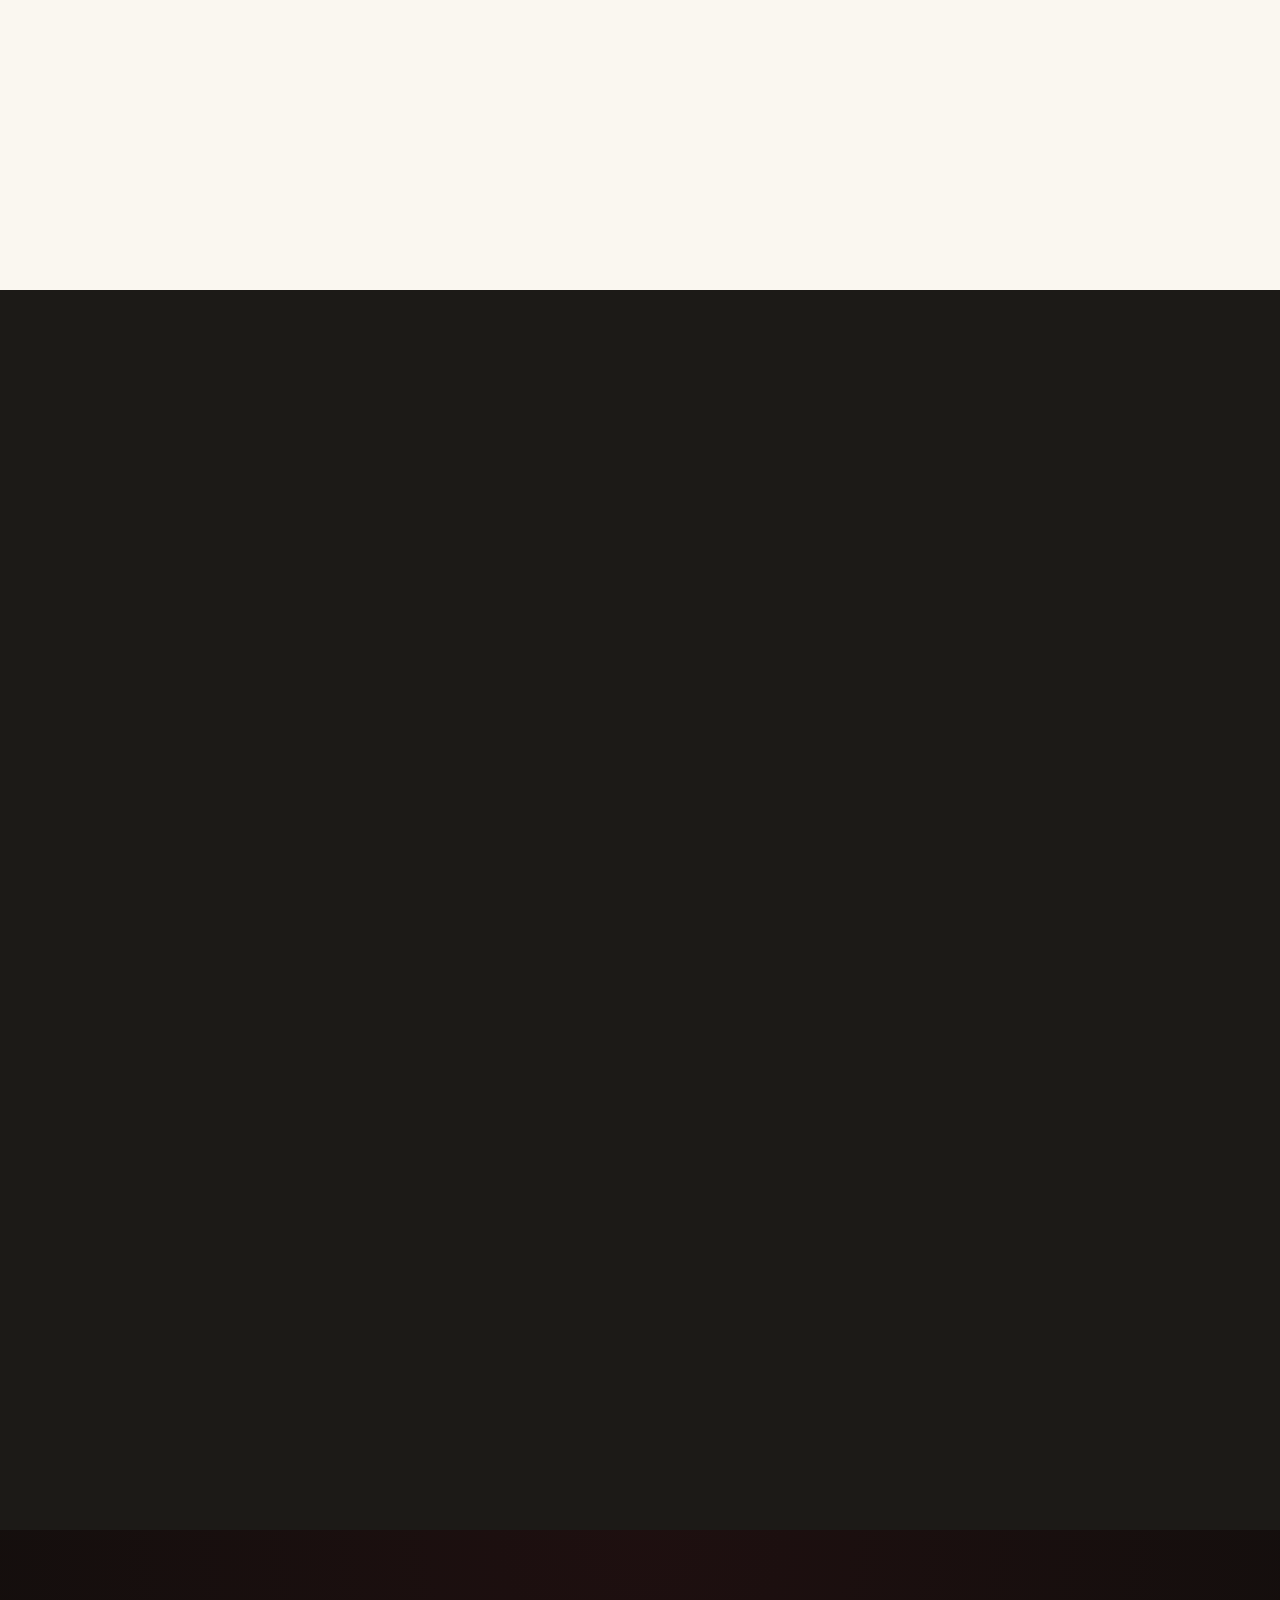
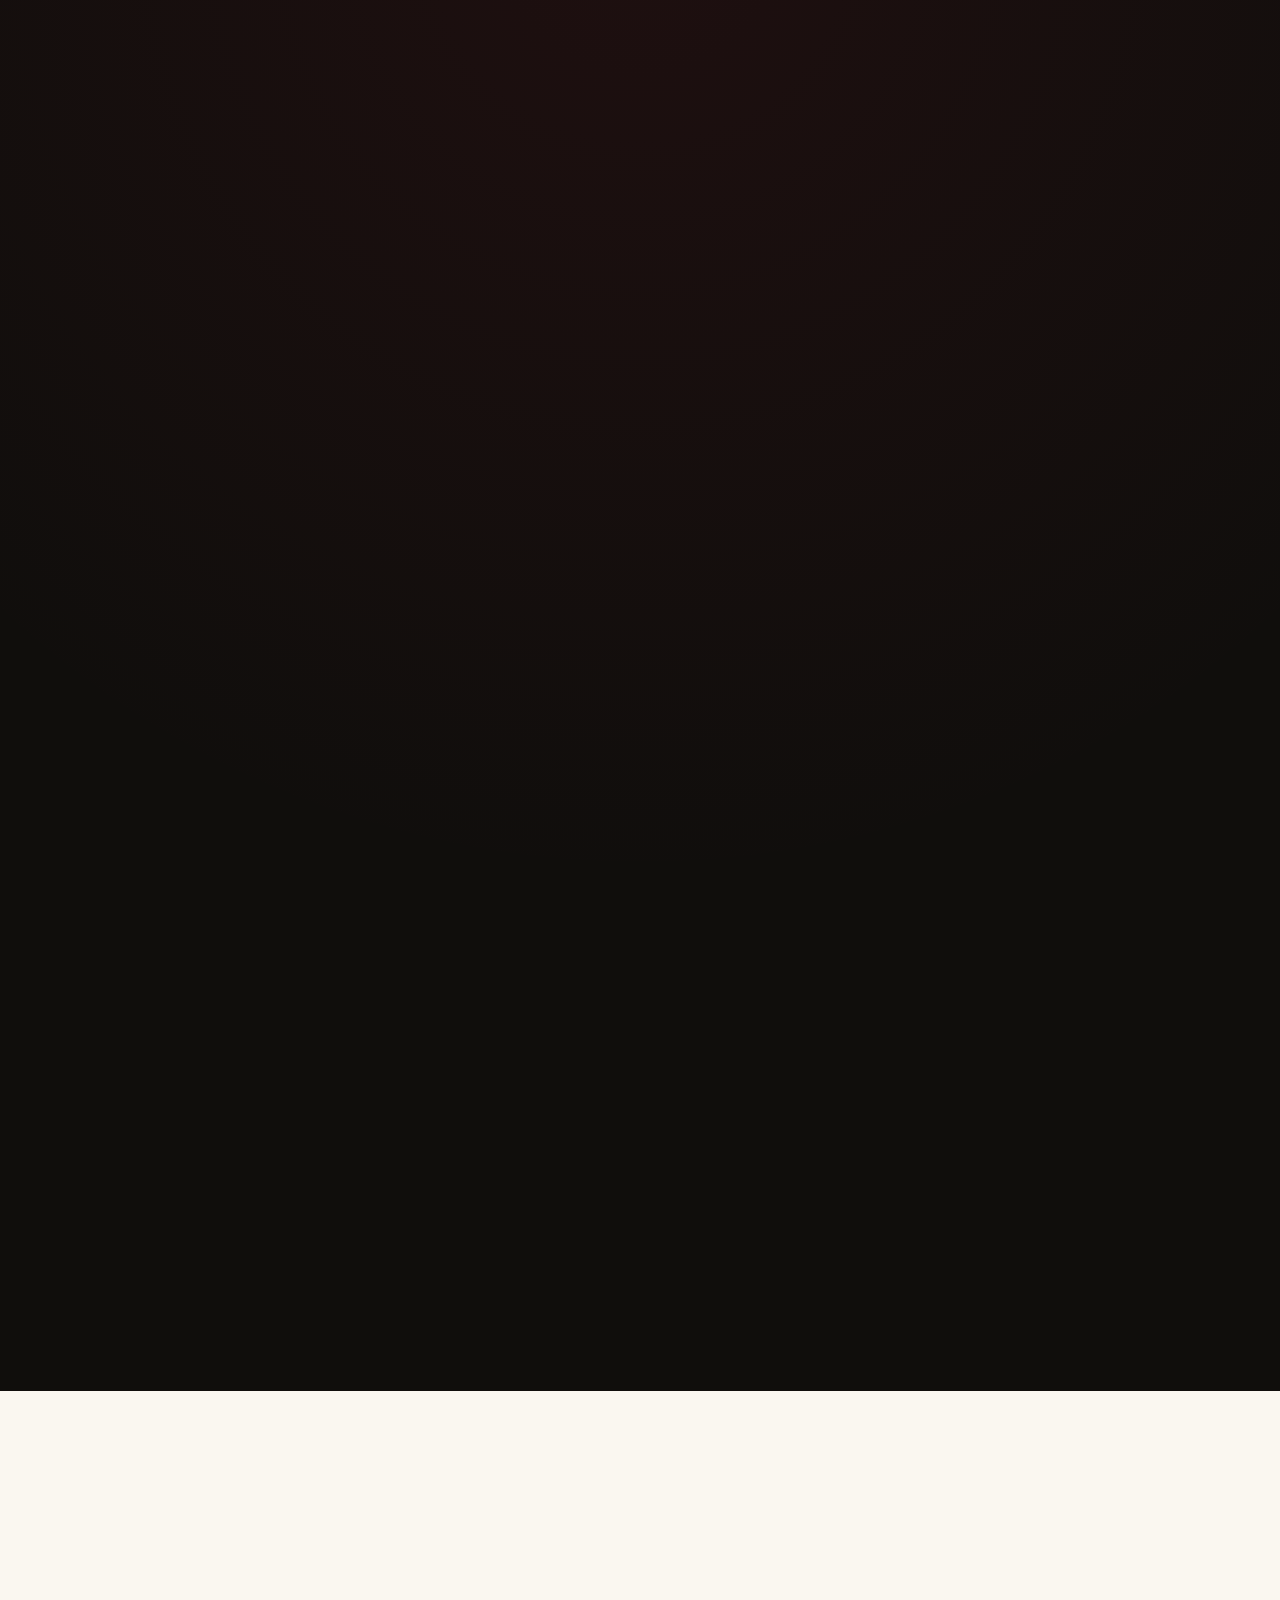
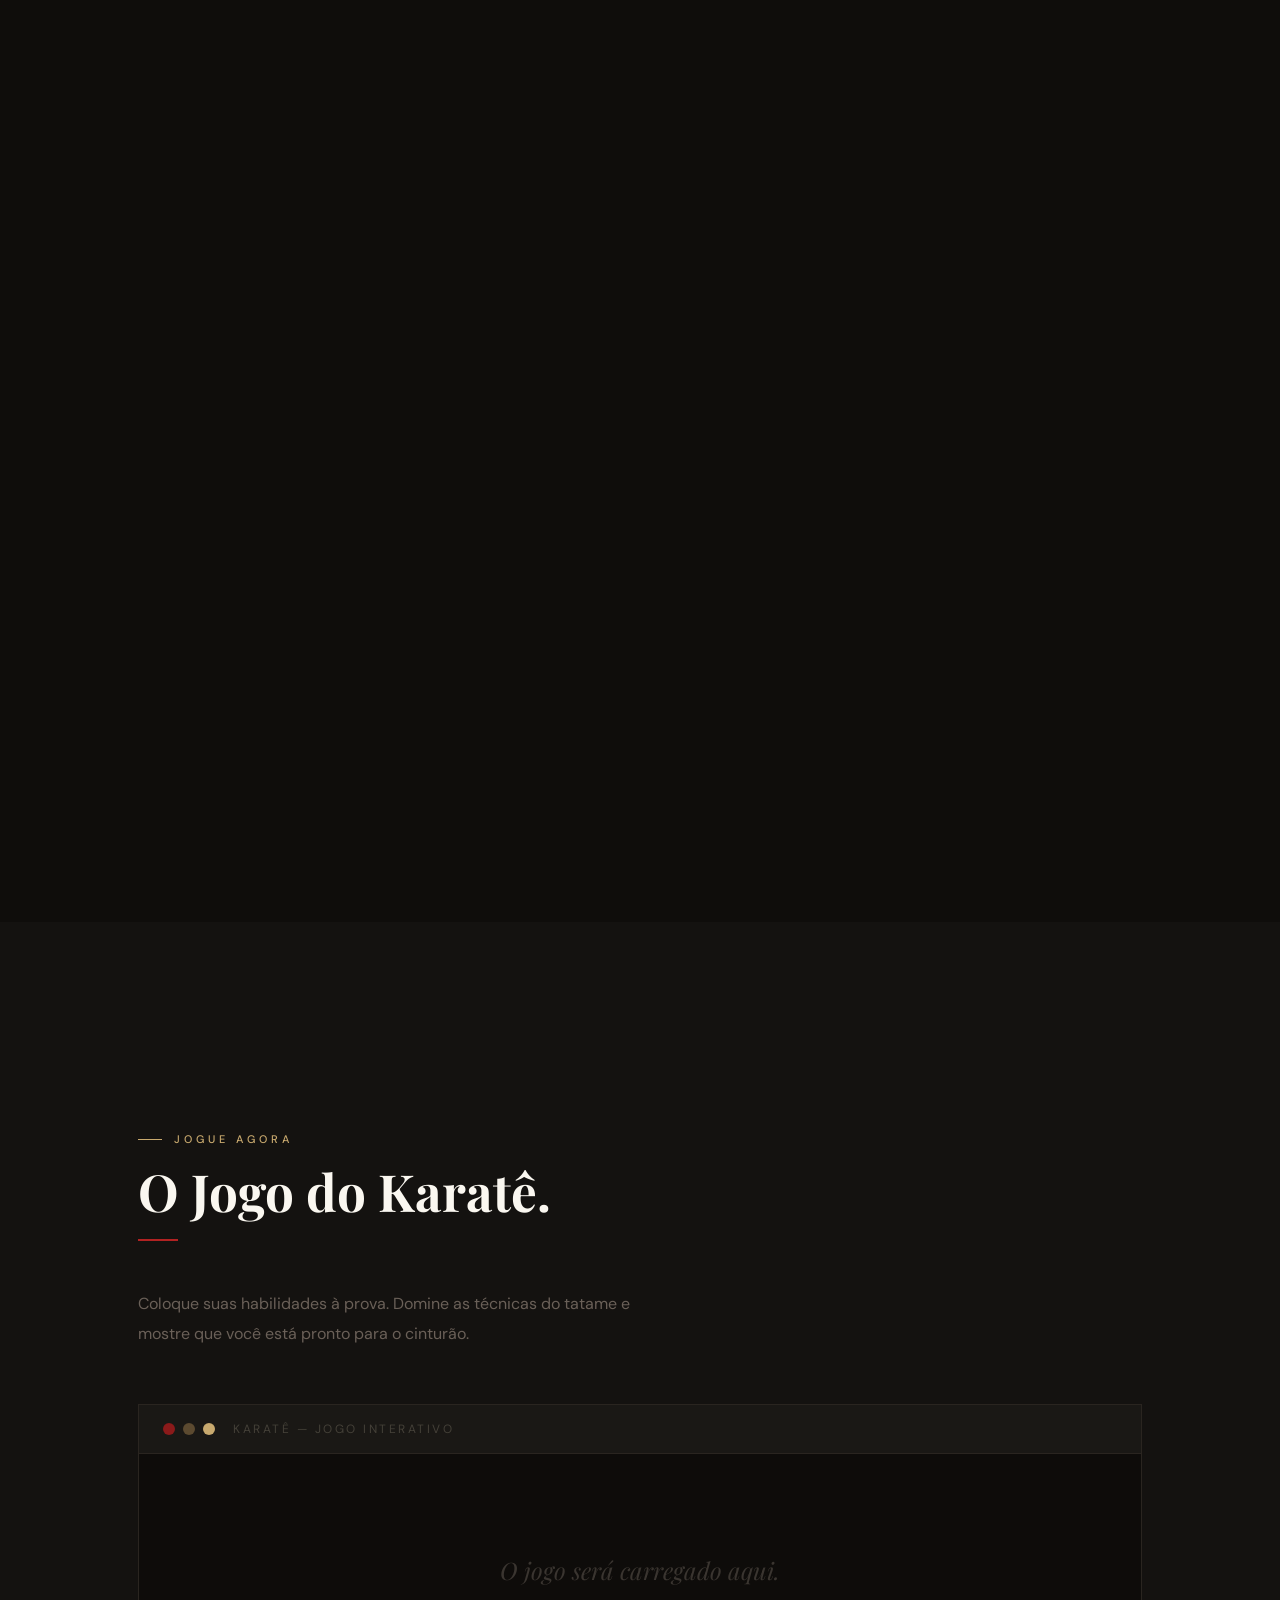
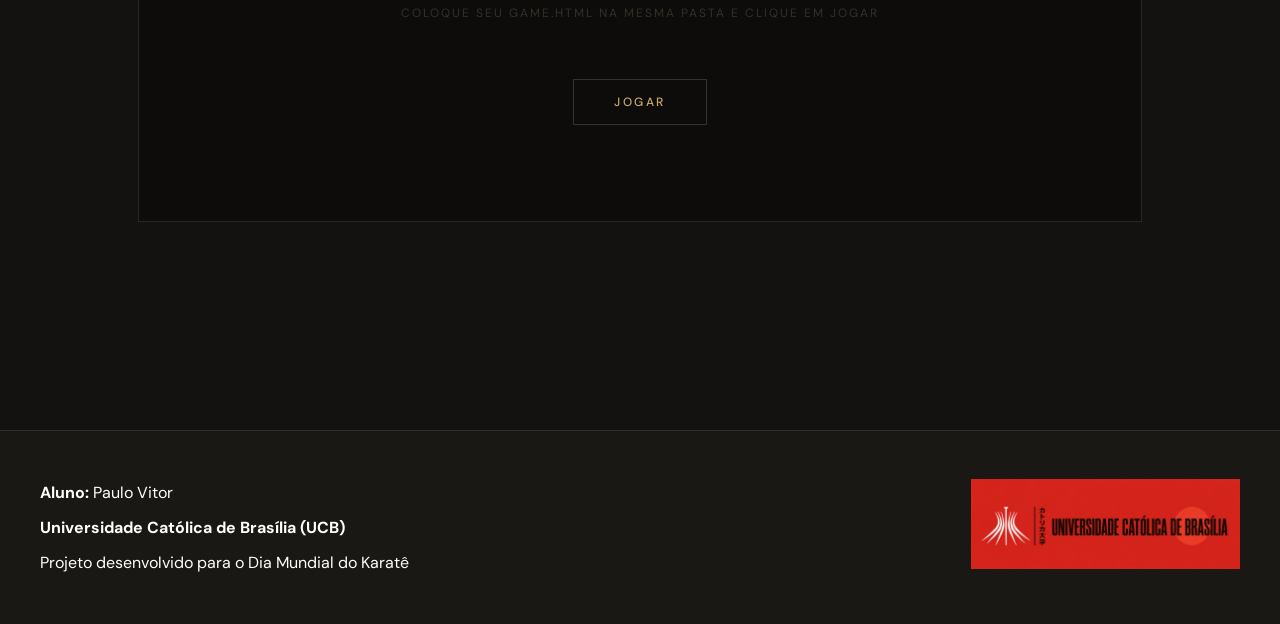
==== commit 3d88d2d3: "Update index.html" ====
--- a/index.html
+++ b/index.html
@@ -242,7 +242,7 @@
                 preload="metadata"
                 poster="img/dre-poster.jpg">
 
-                <source src="Never say Never.mp4" type="video/mp4">
+                <iframe src="https://player.vimeo.com/video/1199056753?badge=0&amp;autopause=0&amp;player_id=0&amp;app_id=58479" frameborder="0" allow="autoplay; fullscreen; picture-in-picture; clipboard-write; encrypted-media; web-share" referrerpolicy="strict-origin-when-cross-origin" style="position:absolute;top:0;left:0;width:100%;height:100%;" title="Never say Never"></iframe>
 
                 Seu navegador não suporta vídeo.
             </video>
@@ -314,6 +314,7 @@
   entries.forEach(e=>{if(e.isIntersecting){e.target.classList.add('visivel');obs.unobserve(e.target);}  });
 },{threshold:.08});
 document.querySelectorAll('.revelar').forEach(el=>obs.observe(el));
+  src="https://player.vimeo.com/api/player.js">
 </script>
 </body>
 </html>
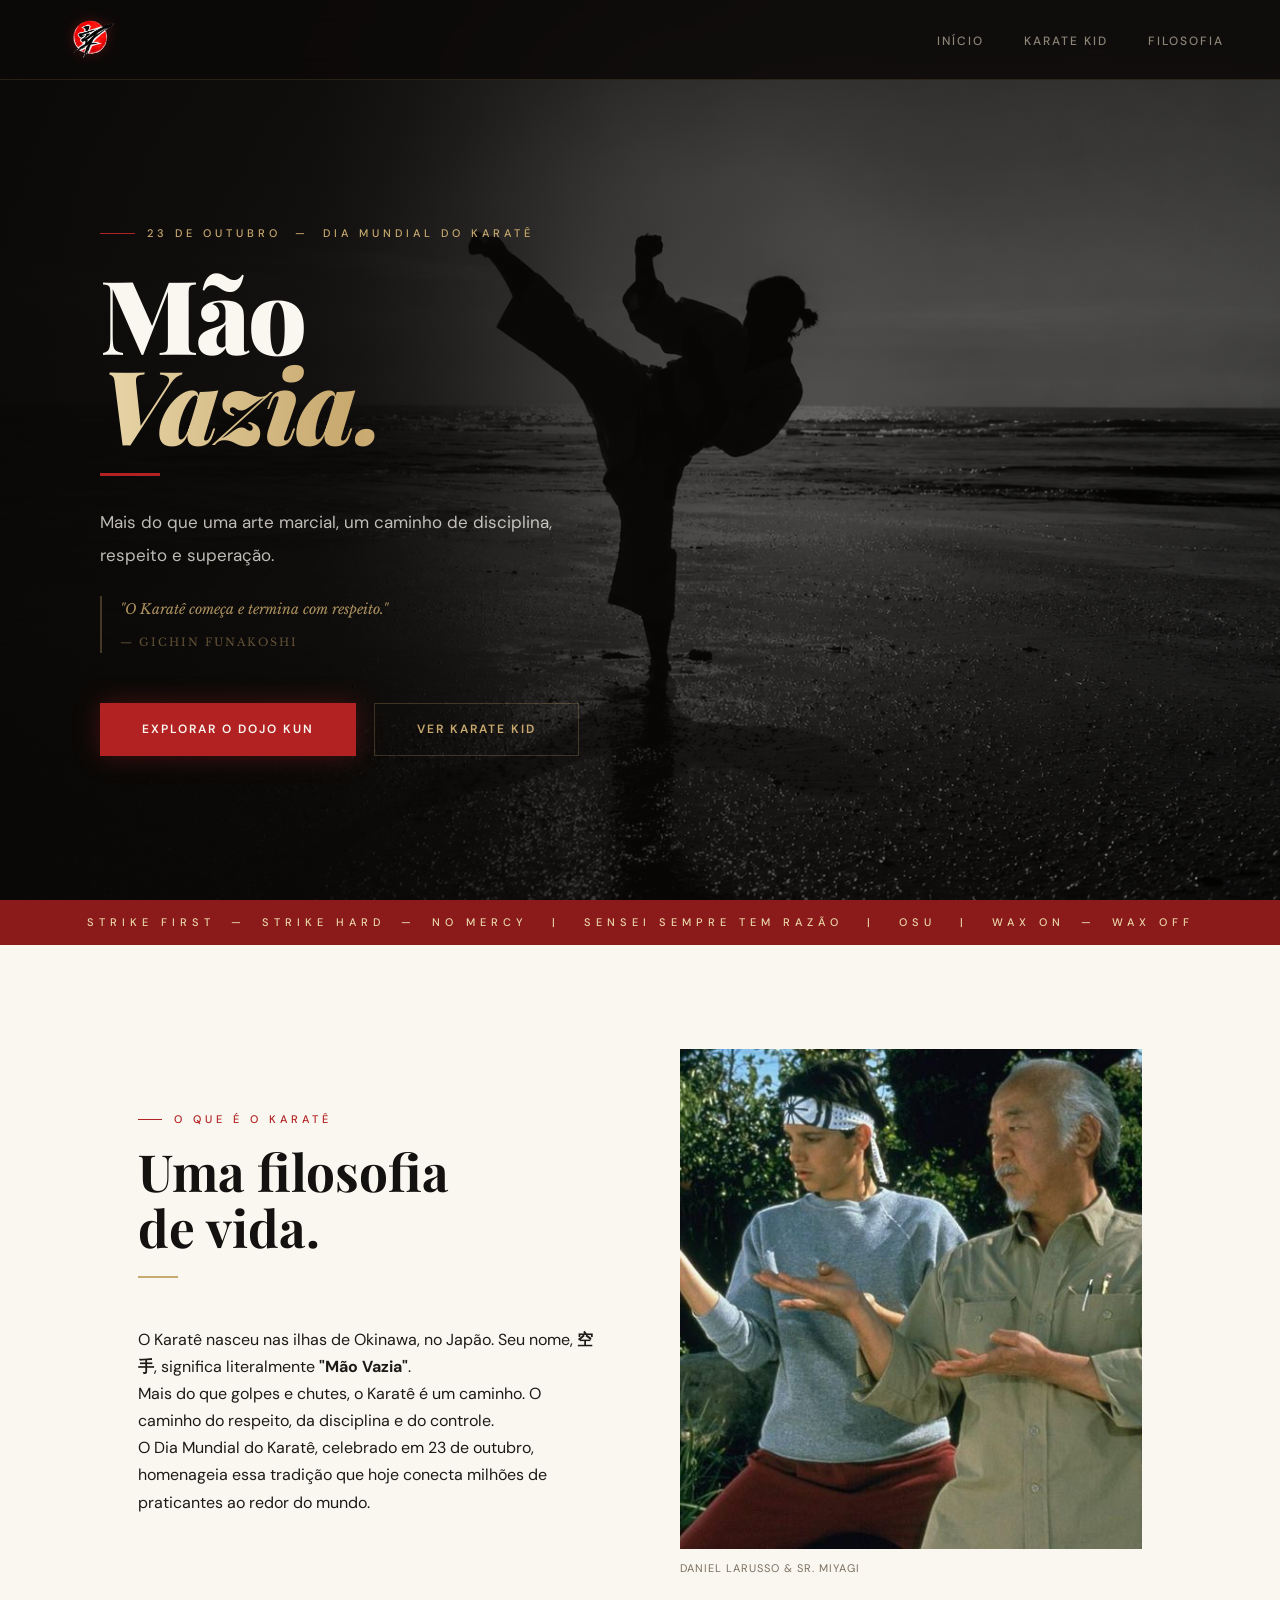
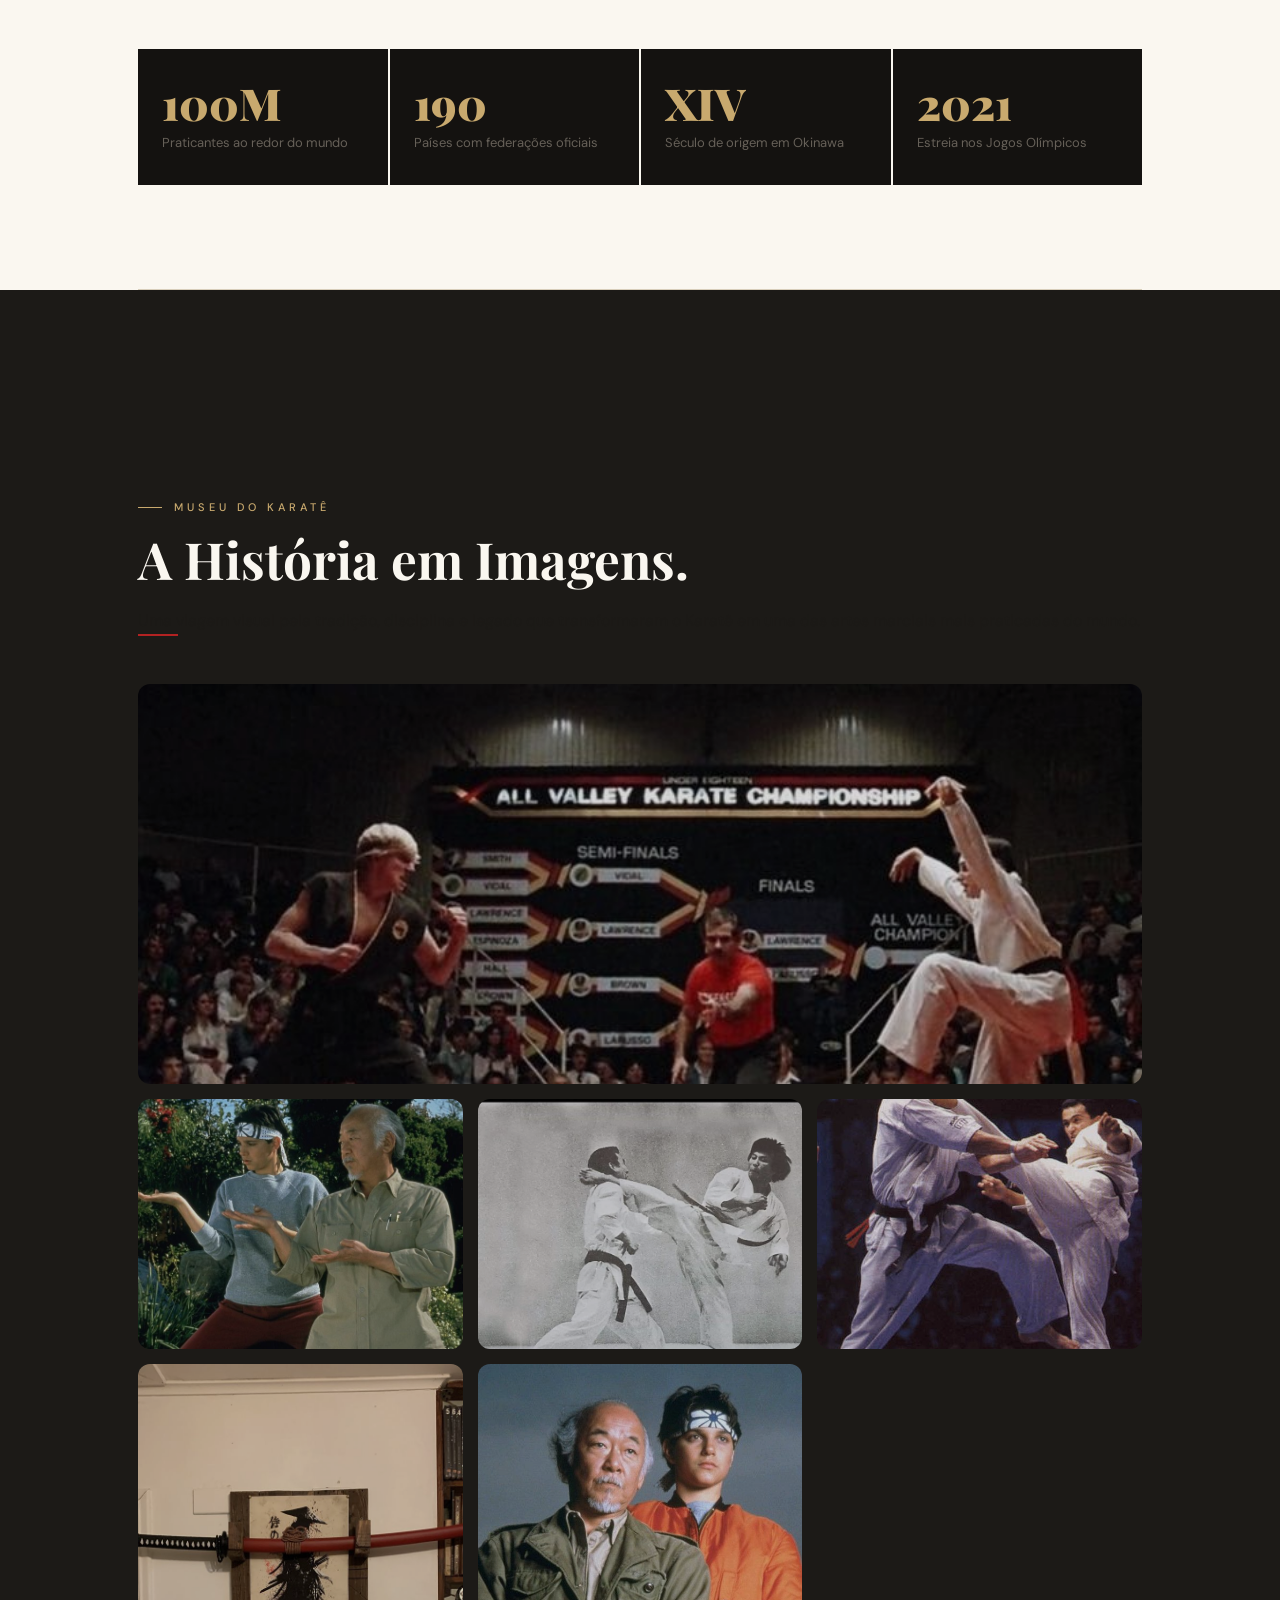
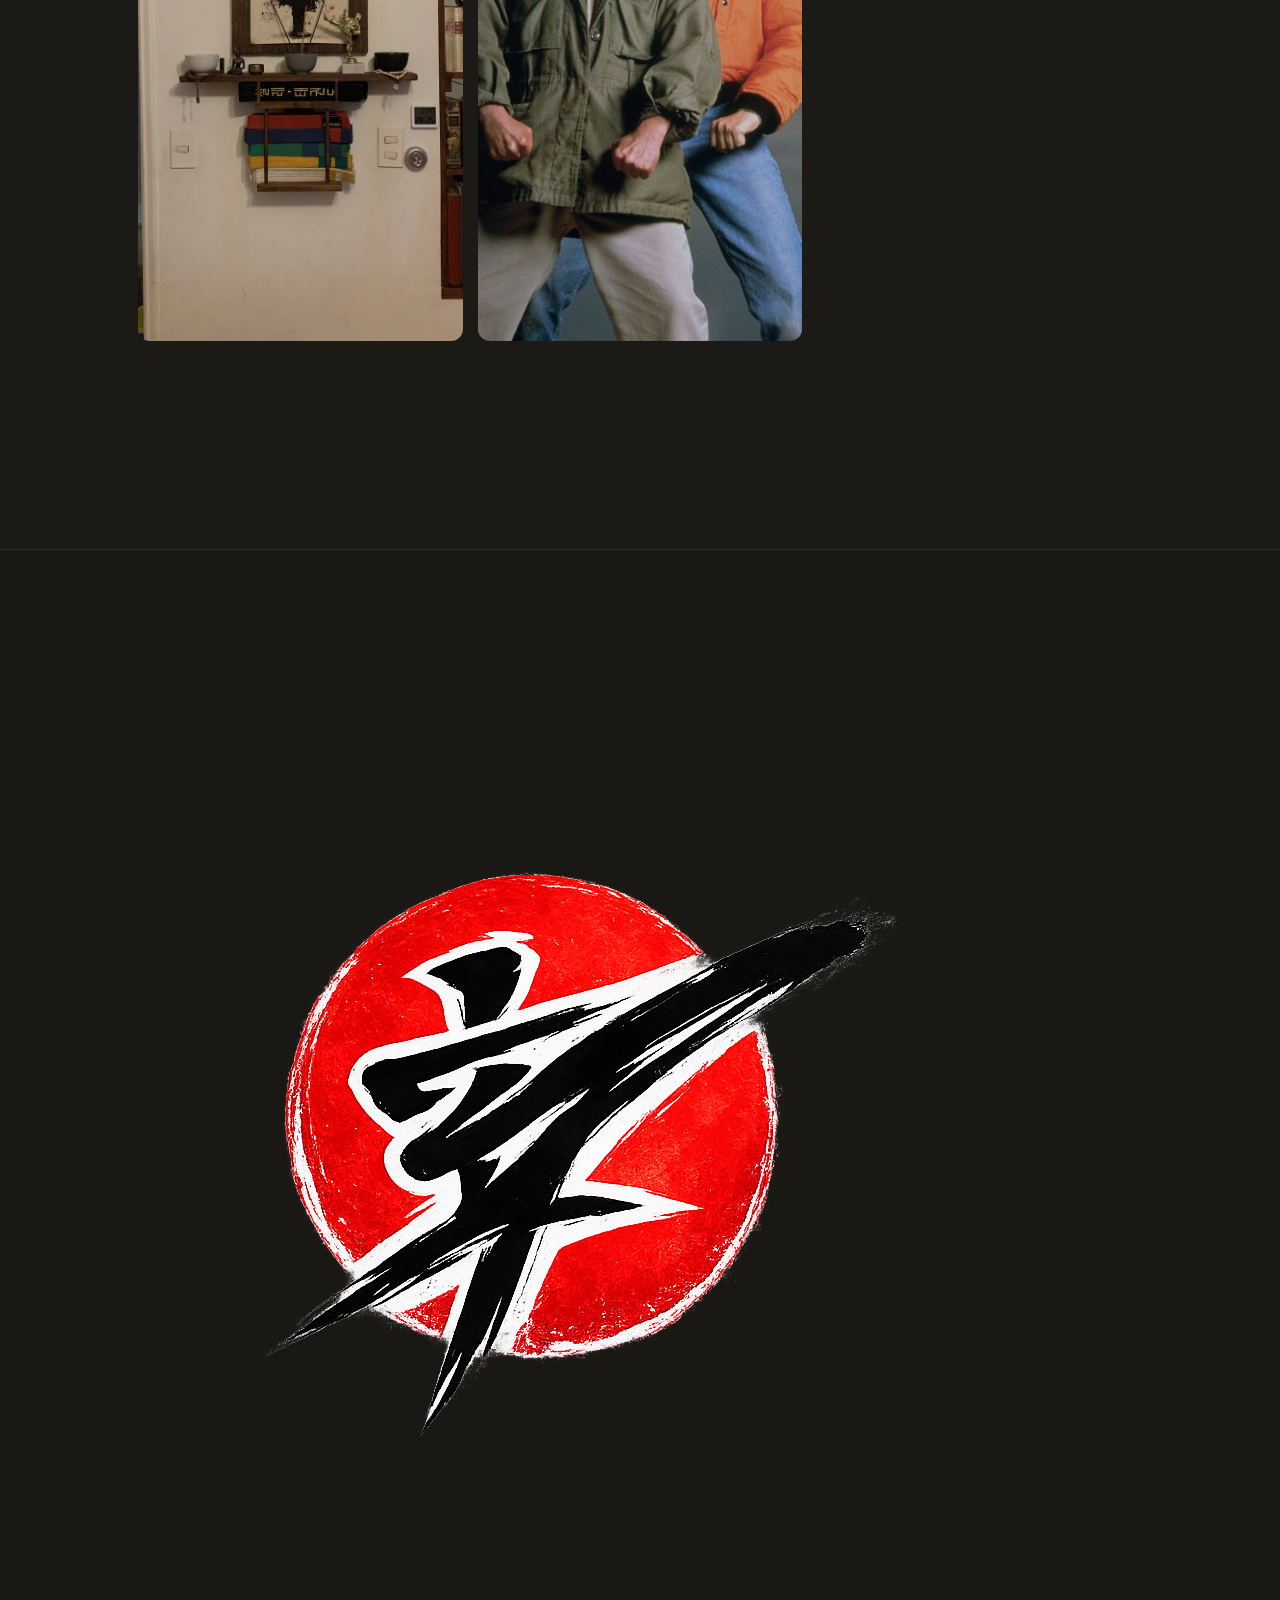
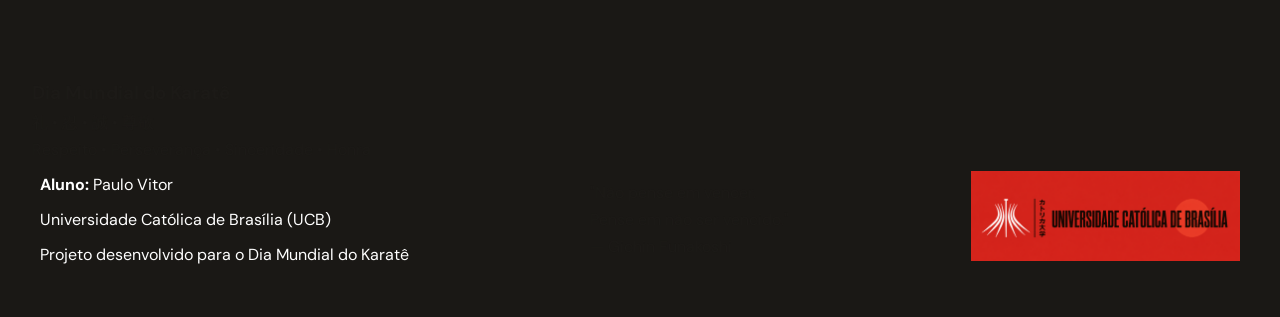
==== commit a605a045: "Update index.html" ====
--- a/index.html
+++ b/index.html
@@ -4,317 +4,338 @@
 <meta charset="UTF-8"/>
 <meta name="viewport" content="width=device-width, initial-scale=1.0"/>
 <title>Dia Mundial do Karatê</title>
+
 <link href="https://fonts.googleapis.com/css2?family=Playfair+Display:ital,wght@0,700;0,900;1,400;1,700&family=Libre+Baskerville:ital,wght@0,400;0,700;1,400&family=DM+Sans:wght@300;400;500&display=swap" rel="stylesheet"/>
+
 <link rel="stylesheet" href="style.css"/>
 </head>
+
 <body>
 
 <nav>
-  <a href="#" class="nav-marca">
-  <img src="logo karate.png" alt="logo"> 
+  <a href="index.html" class="nav-marca">
+    <img src="logo karate.png" alt="logo">
   </a>
+
   <ul class="nav-links">
-    <li><a href="#sobre">A Arte</a></li>
-    <li><a href="#galeria">Galeria</a></li>
-    <li><a href="#filmes">Karate Kid</a></li>
-    <li><a href="#filosofia">Filosofia</a></li>
-    <li><a href="#jogo">Jogo</a></li>
-  </ul>
+    <li><a href="index.html" class="ativo">Início</a></li>
+    <li><a href="karatekid.html">Karate Kid</a></li>
+    <li><a href="filosofia.html">Filosofia</a></li>
+</ul>
 </nav>
 
 <div class="hero">
-  <div class="hero-bg">
-    <img src="hero.png" alt="hero">
-  
+
+    <div class="hero-bg">
+        <img src="hero.png" alt="Dia Mundial do Karatê">
+    </div>
+
+    <div class="hero-conteudo">
+
+        <p class="hero-tag">
+            23 de Outubro &nbsp;&mdash;&nbsp; Dia Mundial do Karatê
+        </p>
+
+        <h1>
+            Mão<em>Vazia.</em>
+        </h1>
+
+        <div class="hero-linha"></div>
+
+        <p class="hero-desc">
+            Mais do que uma arte marcial,
+            um caminho de disciplina,
+            respeito e superação.
+        </p>
+
+        <blockquote class="hero-citacao">
+            "O Karatê começa e termina com respeito."
+
+            <cite>
+                &mdash; Gichin Funakoshi
+            </cite>
+        </blockquote>
+
+        <div class="hero-btns">
+
+            <a href="filosofia.html" class="btn-primario">
+                Explorar o Dojo Kun
+            </a>
+
+            <a href="karatekid.html" class="btn-secundario">
+                Ver Karate Kid
+            </a>
+
+        </div>
+
+    </div>
+
+</div>
+
+<div class="faixa-banner">
+  Strike First &nbsp;&mdash;&nbsp;
+  Strike Hard &nbsp;&mdash;&nbsp;
+  No Mercy &nbsp;&nbsp;|&nbsp;&nbsp;
+  Sensei sempre tem razão &nbsp;&nbsp;|&nbsp;&nbsp;
+  OSU &nbsp;&nbsp;|&nbsp;&nbsp;
+  Wax On &nbsp;&mdash;&nbsp;
+  Wax Off
+</div>
+
+<div class="secao" id="sobre">
+
+  <div class="sobre-grid">
+
+    <div class="revelar">
+
+      <p class="secao-label">
+        O que é o Karatê
+      </p>
+
+      <h2 class="titulo-secao">
+        Uma filosofia<br>de vida.
+      </h2>
+
+      <div class="linha-titulo"></div>
+
+      <p>
+        O Karatê nasceu nas ilhas de Okinawa, no Japão.
+        Seu nome, <strong>空手</strong>,
+        significa literalmente
+        <strong>"Mão Vazia"</strong>.
+      </p>
+
+      <p>
+        Mais do que golpes e chutes,
+        o Karatê é um caminho.
+        O caminho do respeito,
+        da disciplina e do controle.
+      </p>
+
+      <p>
+        O Dia Mundial do Karatê,
+        celebrado em 23 de outubro,
+        homenageia essa tradição que hoje
+        conecta milhões de praticantes
+        ao redor do mundo.
+      </p>
+
+    </div>
+
+    <div class="revelar">
+
+      <div class="sobre-foto-wrap">
+        <img src="Daniel larusso.jfif" alt="Daniel LaRusso">
+
+        <p class="sobre-foto-caption">
+          Daniel LaRusso &amp; Sr. Miyagi
+        </p>
+      </div>
+
+    </div>
+
   </div>
-  <div class="hero-conteudo">
-    <p class="hero-tag">23 de Outubro &nbsp;&mdash;&nbsp; Dia Mundial do Karatê</p>
-    <h1>Mão<em>Vazia.</em></h1>
-    <div class="hero-linha"></div>
-    <p class="hero-desc">Uma arte marcial nascida em Okinawa. Uma filosofia que atravessa séculos.</p>
-    <blockquote class="hero-citacao">
-      "Você não precisa vencer toda batalha. Só precisa não desistir."
-      <cite>&mdash; Sr. Miyagi &nbsp;·&nbsp; The Karate Kid, 1984</cite>
-    </blockquote>
-    <div class="hero-btns">
-      <a href="#sobre" class="btn-primario">Conheça a Arte</a>
-      <a href="#filmes" class="btn-secundario">Karate Kid</a>
-    </div>
-  </div>
-</div>
-
-<div class="faixa-banner">
-  Strike First &nbsp;&mdash;&nbsp; Strike Hard &nbsp;&mdash;&nbsp; No Mercy &nbsp;&nbsp;|&nbsp;&nbsp; Sensei sempre tem razão &nbsp;&nbsp;|&nbsp;&nbsp; OSU &nbsp;&nbsp;|&nbsp;&nbsp; Wax On &nbsp;&mdash;&nbsp; Wax Off
-</div>
-
-<div class="secao" id="sobre">
-  <div class="sobre-grid">
-    <div class="revelar">
-      <p class="secao-label">O que é o Karatê</p>
-      <h2 class="titulo-secao">Uma filosofia<br>de vida.</h2>
-      <div class="linha-titulo"></div>
-      <p>O Karatê nasceu nas ilhas de Okinawa, no Japão. Seu nome, <strong>空手</strong>, significa literalmente <strong>"Mão Vazia"</strong> — uma arte que usa apenas o corpo como instrumento de combate e autoconhecimento.</p>
-      <p>Mais do que golpes e chutes, o Karatê é um caminho. O caminho do respeito, da disciplina e do controle. Os ensinamentos do <em>Bushido</em> e do <em>Dojo Kun</em> guiam cada aluno muito além do tatame.</p>
-      <p>O <strong>Dia Mundial do Karatê</strong>, celebrado em 23 de outubro, homenageia essa tradição que hoje conecta mais de 100 milhões de pessoas em 190 países.</p>
-    </div>
-    <div class="revelar">
-      <div class="sobre-foto-wrap">
-        <img src="Daniel larusso.jfif" alt="Sr. Miyagi">
-        <p class="sobre-foto-caption">Daniel LaRusso &amp; Sr. Miyagi &nbsp;&mdash;&nbsp; The Karate Kid, 1984</p>
-      </div>
-    </div>
-  </div>
 
   <div class="stats-row">
+
     <div class="stat-item revelar">
       <div class="stat-num">100M</div>
-      <div class="stat-desc">Praticantes ao redor do mundo</div>
-    </div>
+      <div class="stat-desc">
+        Praticantes ao redor do mundo
+      </div>
+    </div>
+
     <div class="stat-item revelar">
       <div class="stat-num">190</div>
-      <div class="stat-desc">Países com federações oficiais</div>
-    </div>
+      <div class="stat-desc">
+        Países com federações oficiais
+      </div>
+    </div>
+
     <div class="stat-item revelar">
       <div class="stat-num">XIV</div>
-      <div class="stat-desc">Século de origem em Okinawa</div>
-    </div>
+      <div class="stat-desc">
+        Século de origem em Okinawa
+      </div>
+    </div>
+
     <div class="stat-item revelar">
       <div class="stat-num">2021</div>
-      <div class="stat-desc">Estreia nos Jogos Olímpicos</div>
-    </div>
+      <div class="stat-desc">
+        Estreia nos Jogos Olímpicos
+      </div>
+    </div>
+
   </div>
-</div>
-
-<div class="divisor revelar"><hr/></div>
-
-<div class="galeria-bg" id="galeria">
+
+</div>
+
+<div class="divisor revelar">
+  <hr>
+</div>
+
+<div class="galeria-bg">
+
   <div class="secao">
-    <p class="secao-label revelar">Em Imagens</p>
-    <h2 class="titulo-secao revelar">A arte em movimento.</h2>
+
+    <p class="secao-label revelar">
+    Museu do Karatê
+</p>
+
+<h2 class="titulo-secao revelar">
+    A História em Imagens.
+</h2>
+
+
+<p class="galeria-intro revelar">
+    Uma viagem visual pela tradição, disciplina e legado
+    que transformaram o Karatê em uma das artes marciais
+    mais praticadas do mundo.
+</p>
+
     <div class="linha-titulo revelar"></div>
+
     <div class="galeria-grid">
-      <div class="galeria-item g1 revelar">
-        <img src="all valey.jfif" alt="All Valley Karate Championship">
-
-        <div class="galeria-overlay">
-          <div class="galeria-titulo">All Valley Karate Championship</div>
-          <div class="galeria-sub">The Karate Kid &nbsp;&mdash;&nbsp; 1984</div>
-        </div>
-      </div>
-      <div class="galeria-item g2 revelar">
-        <img src="karate.jfif" alt="Karate">
-        <div class="galeria-overlay">
-          <div class="galeria-titulo">Karate &mdash; O Combate</div>
-          <div class="galeria-sub">Karatê tradicional</div>
-        </div>
-      </div>
-      <div class="galeria-item g3 revelar">
+
+    <div class="galeria-item g1 revelar">
+
+        <img src="all valey.jfif" alt="All Valley Tournament">
+
+        <div class="galeria-overlay">
+            <h3>All Valley Tournament</h3>
+            <span>O torneio que marcou gerações</span>
+        </div>
+
+    </div>
+
+    <div class="galeria-item g2 revelar">
+
+        <img src="Daniel larusso.jfif" alt="Daniel e Miyagi">
+
+        <div class="galeria-overlay">
+            <h3>Daniel & Miyagi</h3>
+            <span>Disciplina além da luta</span>
+        </div>
+
+    </div>
+
+    <div class="galeria-item g3 revelar">
+
+        <img src="karate.jfif" alt="Treinamento">
+
+        <div class="galeria-overlay">
+            <h3>Treinamento Tradicional</h3>
+            <span>O aperfeiçoamento constante</span>
+        </div>
+
+    </div>
+
+    <div class="galeria-item g4 revelar">
+
         <img src="kyokushin.jfif" alt="Kyokushin">
-        <div class="galeria-overlay">
-          <div class="galeria-titulo">Kyokushin</div>
-          <div class="galeria-sub">Japão</div>
-        </div>
-      </div>
-      <div class="galeria-item g4 revelar">
-        <img src="cinturoes.jfif" alt="Shotokan">
-        <div class="galeria-overlay">
-          <div class="galeria-titulo">Os Cinturões</div>
-          <div class="galeria-sub">O caminho</div>
-        </div>
-      </div>
-      </div>
-    </div>
-  </div>
-</div>
-
-
-<div class="filmes-bg" id="filmes">
-  <div class="secao">
-    <p class="secao-label revelar">Na Cultura Pop</p>
-    <h2 class="titulo-secao revelar">Karate Kid:<br>Do Daniel-san ao Cobra Kai.</h2>
-    <div class="linha-titulo revelar"></div>
-    <div class="filmes-grid">
-      <div class="filme-card revelar">
-        <div class="filme-card-img-wrap">
-          <img src="daniel e sr.jfif" alt="The Karate Kid 1984">
-        </div>
-        <div class="filme-card-corpo">
-          <div class="filme-ano">1984</div>
-          <div class="filme-sub">O Original</div>
-          <div class="filme-titulo">The Karate Kid</div>
-          <p class="filme-desc">Daniel LaRusso chega em Los Angeles e encontra o Sr. Miyagi. "Cera na, cera fora" vira uma das frases mais icônicas do cinema. Uma história de disciplina, amizade e superação.</p>
-          <span class="filme-badge">Daniel-san &amp; Sr. Miyagi</span>
-        </div>
-      </div>
-      <div class="filme-card revelar">
-        <div class="filme-card-img-wrap">
-          <img src="The Karate Kid.jfif" alt="The Karate Kid 2010">
-        </div>
-        <div class="filme-card-corpo">
-          <div class="filme-ano">2010</div>
-          <div class="filme-sub">A Reinvenção</div>
-          <div class="filme-titulo">The Karate Kid</div>
-          <p class="filme-desc">Dre Parker se muda para a China e aprende com o sábio Sr. Han. A mesma lição, uma nova geração: a disciplina transforma quem somos por dentro.</p>
-          <span class="filme-badge">Dre Parker &amp; Sr. Han</span>
-        </div>
-      </div>
-      <div class="filme-card revelar">
-        <div class="filme-card-img-wrap">
-          <img src="cobra kai.jfif" alt="Cobra Kai">
-        </div>
-        <div class="filme-card-corpo">
-          <div class="filme-ano">2018</div>
-          <div class="filme-sub">A Série</div>
-          <div class="filme-titulo">Cobra Kai</div>
-          <p class="filme-desc">30 anos depois, Johnny Lawrence reabre o Cobra Kai. A rivalidade recomeça com camadas humanas. Nem herói, nem vilão — só pessoas tentando fazer o certo.</p>
-          <span class="filme-badge">Strike First. No Mercy.</span>
-        </div>
-      </div>
-    </div>
-  </div>
-</div>
-<div class="filosofia-bg" id="filosofia">
-  <div class="secao">
-    <div class="filosofia-intro">
-      <div class="revelar">
-        <p class="secao-label">Dojo Kun</p>
-        <h2 class="titulo-secao">Os cinco princípios<br>do Karatê.</h2>
-        <div class="linha-titulo"></div>
-        <p style="font-size:16px;color:var(--texto-suave);line-height:1.9">O Dojo Kun são os cinco preceitos que todo praticante deve recitar e viver. Não são apenas regras. São princípios para a vida dentro e fora do dojo.</p>
-      </div>
-      <div class="revelar filosofia-intro-foto">
-        <img src="Daniel larusso.jfif" alt="Dojo Kun">
-      </div>
-    </div>
-    <div class="filosofia-grid">
-      <div class="filosofia-item revelar">
-        <div class="filosofia-num">01</div>
-        <div class="filosofia-titulo">Jinkaku kansei</div>
-        <p>Buscar o aperfeiçoamento do caráter. O Karatê não serve para atacar — serve para construir quem você é por dentro.</p>
-      </div>
-      <div class="filosofia-item revelar">
-        <div class="filosofia-num">02</div>
-        <div class="filosofia-titulo">Makoto no michi</div>
-        <p>Ser fiel ao caminho da sinceridade. A honestidade consigo mesmo é o primeiro passo para qualquer evolução verdadeira.</p>
-      </div>
-      <div class="filosofia-item revelar">
-        <div class="filosofia-num">03</div>
-        <div class="filosofia-titulo">Doryoku no seishin</div>
-        <p>Cultivar o espírito do esforço. Não existe atalho no tatame — e essa lição vale para qualquer coisa na vida.</p>
-      </div>
-      <div class="filosofia-item revelar">
-        <div class="filosofia-num">04</div>
-        <div class="filosofia-titulo">Reigi wo omonzuru</div>
-        <p>Respeitar os outros. O primeiro gesto em qualquer combate é uma reverência. O adversário também é seu professor.</p>
-      </div>
-      <div class="filosofia-item revelar">
-        <div class="filosofia-num">05</div>
-        <div class="filosofia-titulo">Kekki no yu wo imashimuru</div>
-        <p>Abster-se da violência. A verdadeira força está em controlar a si mesmo e evitar conflitos desnecessários.</p>
-      </div>
-      <div class="filosofia-item revelar">
-        <div class="filosofia-num" style="color:var(--texto-muted)">OSU</div>
-        <div class="filosofia-titulo" style="color:var(--texto-muted);font-size:18px">Perseverança</div>
-        <p>A saudação mais usada nos dojos. Uma palavra que carrega respeito, gratidão e a promessa de continuar evoluindo.</p>
-      </div>
-    </div>
-  </div>
-</div>
-
-<section class="momento-bg">
-    <div class="secao">
-
-        <p class="secao-label revelar">
-            Cena Icônica
+
+        <div class="galeria-overlay">
+            <h3>Kyokushin</h3>
+            <span>O caminho da força absoluta</span>
+        </div>
+
+    </div>
+
+    <div class="galeria-item g5 revelar">
+
+        <img src="cinturoes.jfif" alt="Faixas">
+
+        <div class="galeria-overlay">
+            <h3>Faixas</h3>
+            <span>Cada cor representa evolução</span>
+        </div>
+
+    </div>
+
+    <div class="galeria-item g6 revelar">
+
+    <img src="daniel e sr.jfif" alt="Legado">
+
+    <div class="galeria-overlay">
+        <h3>O Legado</h3>
+        <span>Respeito, honra e perseverança</span>
+    </div>
+
+</div>
+
+</div> <!-- galeria-grid -->
+
+</div> <!-- secao -->
+
+</div> <!-- galeria-bg -->
+
+<footer class="rodape">
+
+    <div class="rodape-kanji">空手</div>
+
+    <div class="rodape-topo">
+
+        <div class="rodape-selo">
+            武道
+        </div>
+
+        <img src="logo karate.png" alt="Logo Karate" class="rodape-emblema">
+
+        <h3>Dia Mundial do Karatê</h3>
+
+        <p class="rodape-principios">
+            礼 • 忍 • 誠 • 尊敬
         </p>
 
-        <h2 class="titulo-secao revelar">
-            O Momento da Superação
-        </h2>
-
-        <div class="linha-titulo revelar"></div>
-
-        <div class="momento-container revelar">
-
-            <video
-                class="momento-video"
-                controls
-                preload="metadata"
-                poster="img/dre-poster.jpg">
-
-                <iframe src="https://player.vimeo.com/video/1199056753?badge=0&amp;autopause=0&amp;player_id=0&amp;app_id=58479" frameborder="0" allow="autoplay; fullscreen; picture-in-picture; clipboard-write; encrypted-media; web-share" referrerpolicy="strict-origin-when-cross-origin" style="position:absolute;top:0;left:0;width:100%;height:100%;" title="Never say Never"></iframe>
-
-                Seu navegador não suporta vídeo.
-            </video>
-
-            <div class="momento-texto">
-                <span class="momento-frase">
-                    "A verdadeira vitória não é derrotar um adversário,
-                    mas superar a si mesmo."
-                </span>
-
-                <p>
-                    Na luta final do torneio, Dre Parker coloca em prática
-                    tudo o que aprendeu com o Sr. Han. Mais do que uma
-                    competição, esse momento representa coragem,
-                    disciplina, perseverança e respeito — valores que
-                    definem o espírito do Karatê.
-                </p>
-            </div>
-
-        </div>
-
-    </div>
-</section>
-<div class="jogo-bg" id="jogo">
-  <div class="secao">
-    <p class="secao-label">Jogue agora</p>
-    <h2 class="titulo-secao">O Jogo do Karatê.</h2>
-    <div class="linha-titulo"></div>
-    <p class="jogo-desc">Coloque suas habilidades à prova. Domine as técnicas do tatame e mostre que você está pronto para o cinturão.</p>
-    <div class="jogo-frame-wrapper">
-      <div class="jogo-frame-header">
-        <div class="jogo-dot" style="background:#8B1A1A"></div>
-        <div class="jogo-dot" style="background:#5C4A30"></div>
-        <div class="jogo-dot" style="background:#C8A96E"></div>
-        <span class="jogo-frame-titulo">Karatê &mdash; Jogo Interativo</span>
-      </div>
-      <div id="jogo-container">
-        <div class="jogo-aviso">
-          <p class="jogo-aviso-titulo">O jogo será carregado aqui.</p>
-          <p class="jogo-aviso-sub">Coloque seu game.html na mesma pasta e clique em jogar</p>
-          <br/>
-          <button class="btn-jogo" onclick="carregarJogo()">Jogar</button>
-        </div>
-      </div>
-    </div>
-  </div>
-</div>
-
-<footer class="rodape">
+        <span class="rodape-traducao">
+            Respeito • Perseverança • Sinceridade • Honra
+        </span>
+
+    </div>
+
+    <div class="rodape-linha"></div>
+
     <div class="conteudo-rodape">
+
         <div class="rodape-info">
             <p><strong>Aluno:</strong> Paulo Vitor</p>
-            <p><strong>Universidade Católica de Brasília (UCB)</strong></p>
+            <p>Universidade Católica de Brasília (UCB)</p>
             <p>Projeto desenvolvido para o Dia Mundial do Karatê</p>
         </div>
+
+        <div class="rodape-citacao">
+            <blockquote>
+                "Não pense em vencer.<br>
+                Pense em não ser vencido."
+            </blockquote>
+
+            <span>
+                — Gichin Funakoshi
+            </span>
+        </div>
+
         <div class="rodape-logo">
             <a href="https://ucb.catolica.edu.br/" target="_blank" rel="noopener">
                 <img src="catolica.png" alt="Logo UCB">
             </a>
         </div>
-    </div>
+
+    </div>
+
 </footer>
 
 <script>
-function carregarJogo(){
-  document.getElementById('jogo-container').innerHTML='<iframe class="jogo-iframe" src="game.html" title="Jogo" allowfullscreen></iframe>';
-}
-const obs=new IntersectionObserver(entries=>{
-  entries.forEach(e=>{if(e.isIntersecting){e.target.classList.add('visivel');obs.unobserve(e.target);}  });
+const obs = new IntersectionObserver(entries => {
+  entries.forEach(e => {
+    if(e.isIntersecting){
+      e.target.classList.add('visivel');
+      obs.unobserve(e.target);
+    }
+  });
 },{threshold:.08});
-document.querySelectorAll('.revelar').forEach(el=>obs.observe(el));
-  src="https://player.vimeo.com/api/player.js">
+
+document.querySelectorAll('.revelar').forEach(el => obs.observe(el));
 </script>
+
 </body>
 </html>
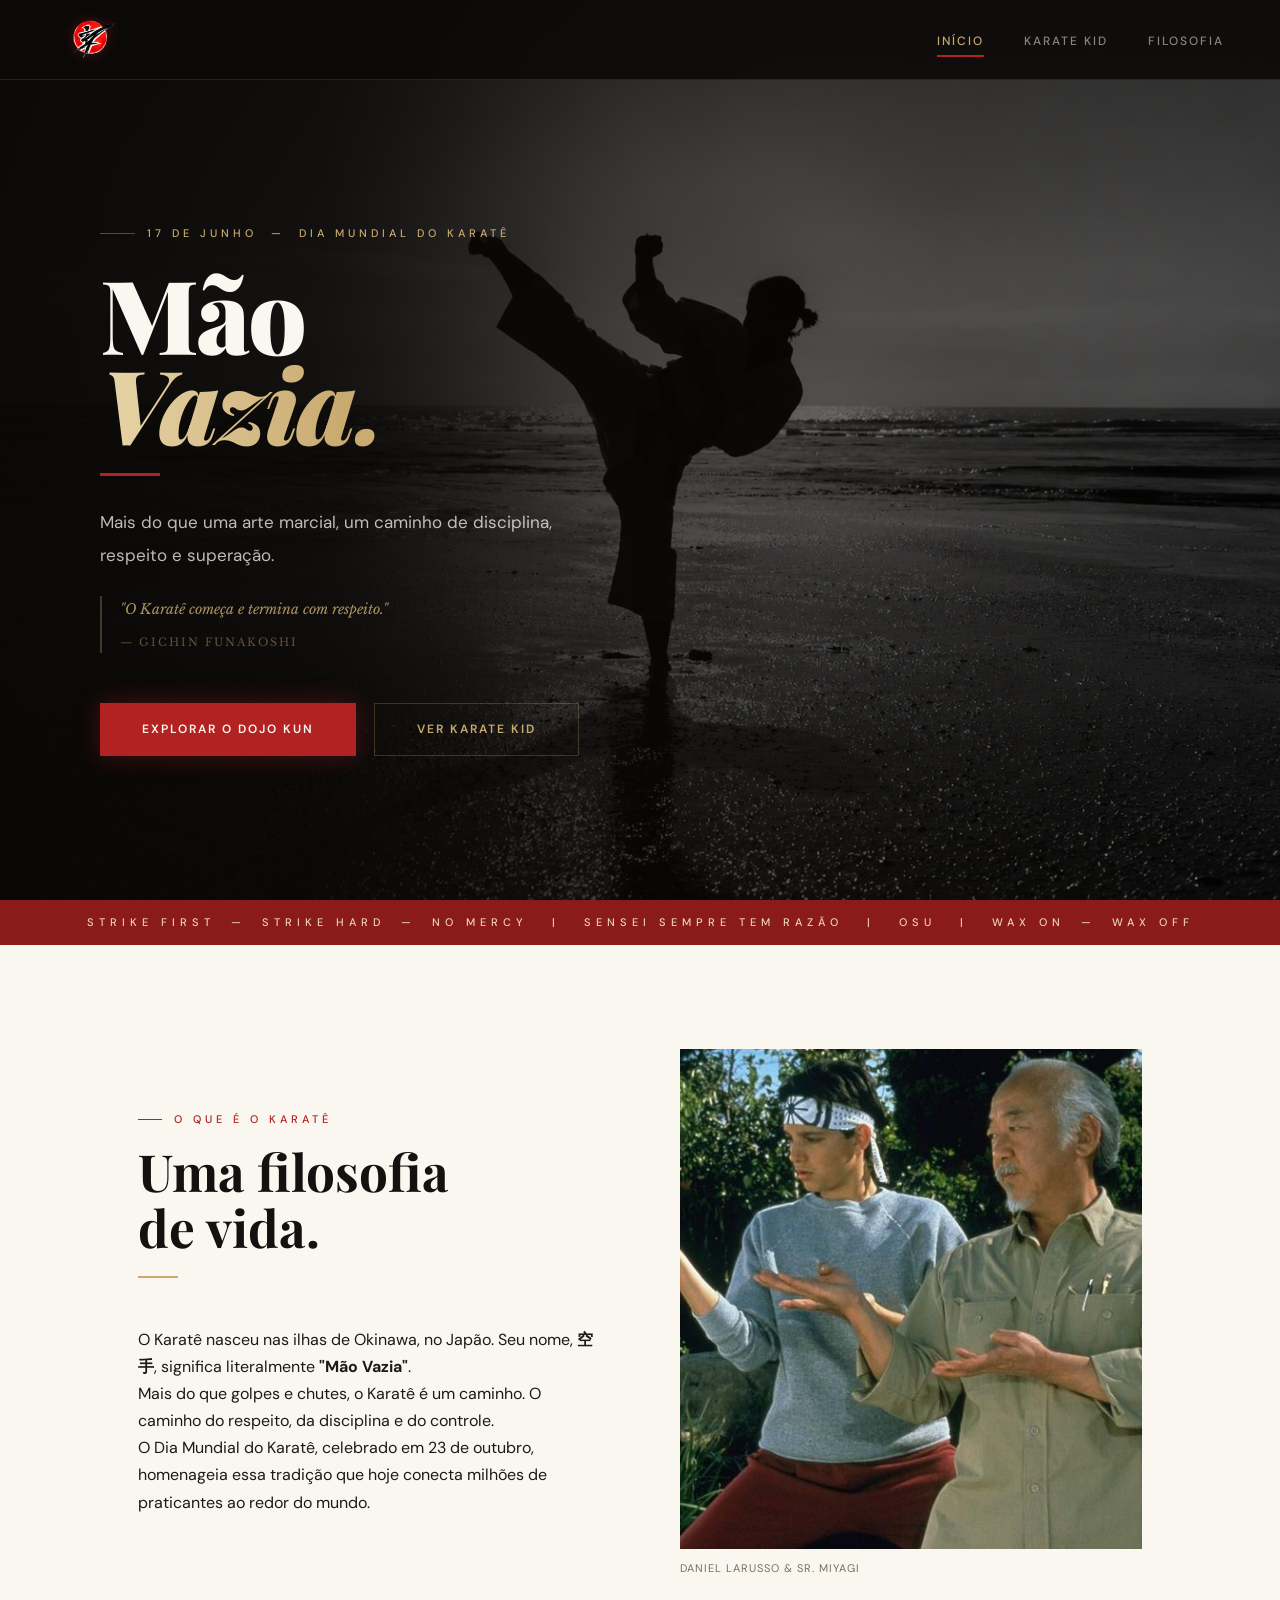
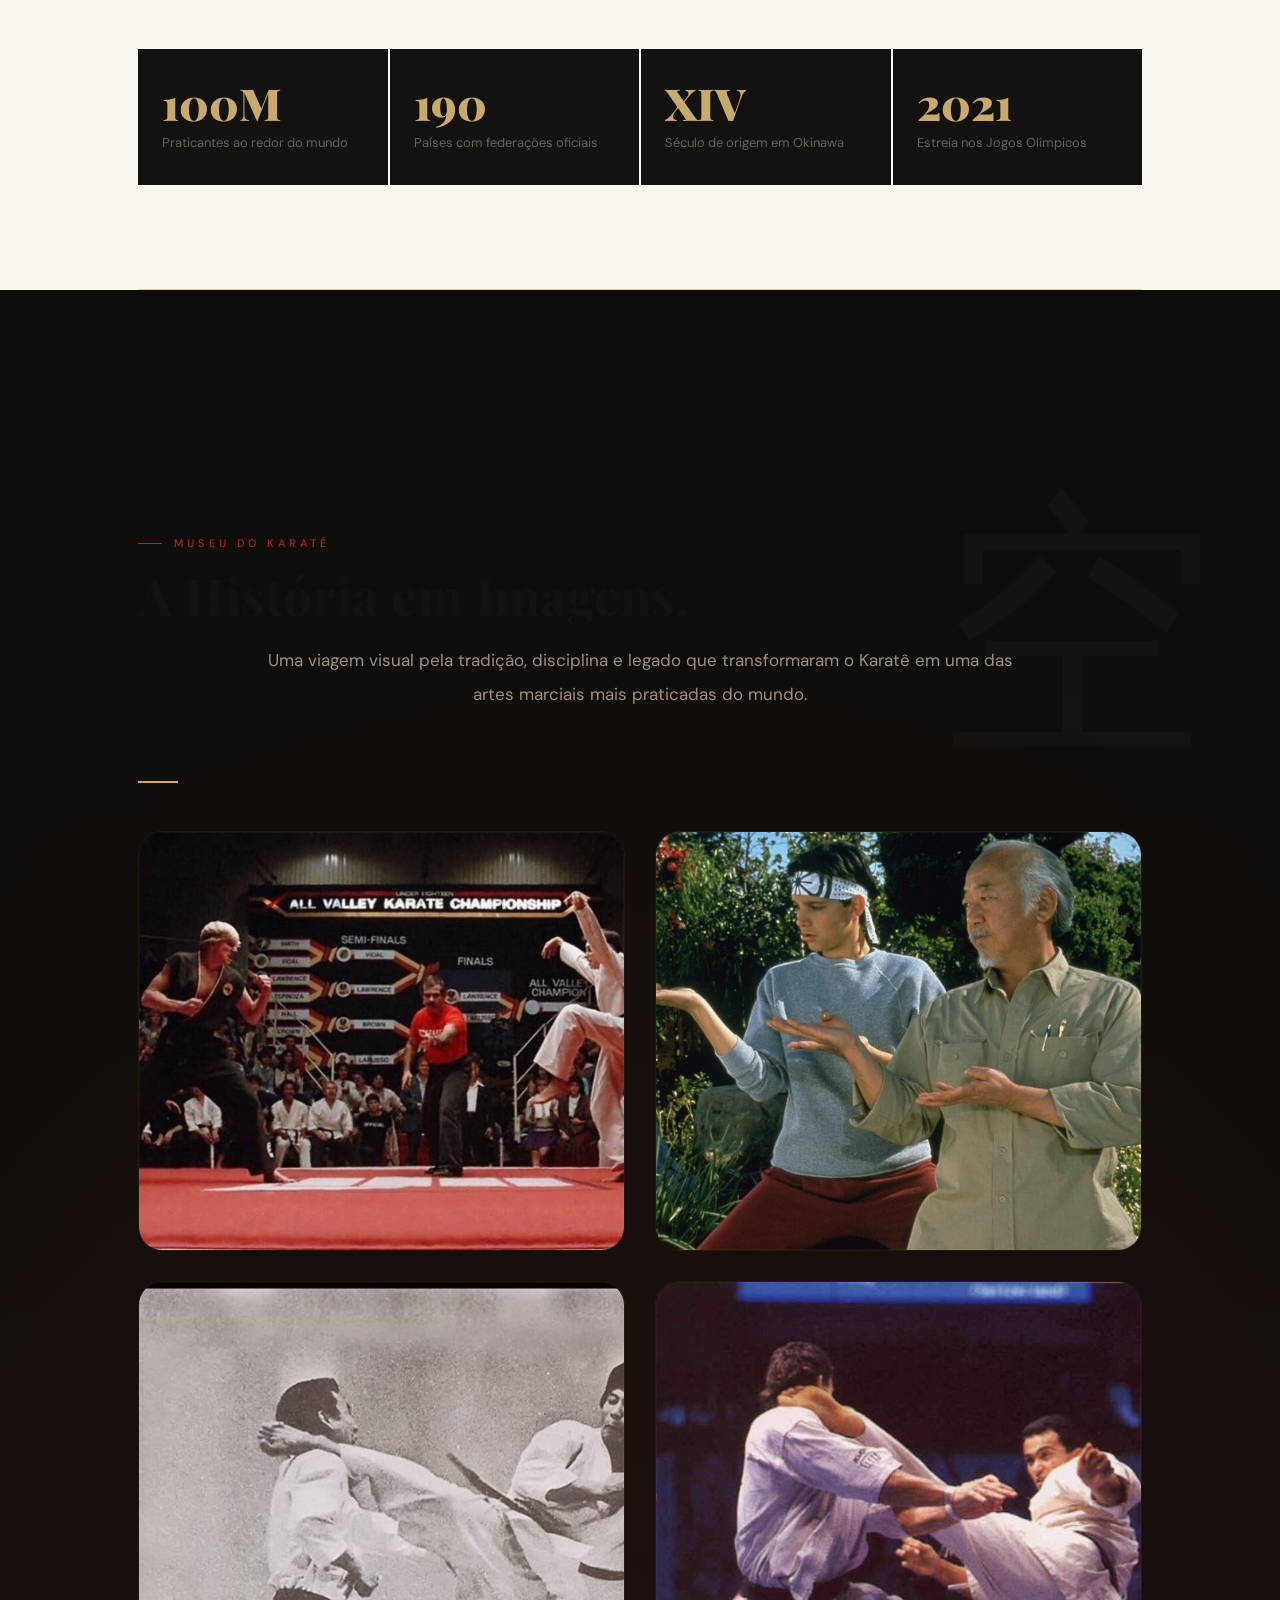
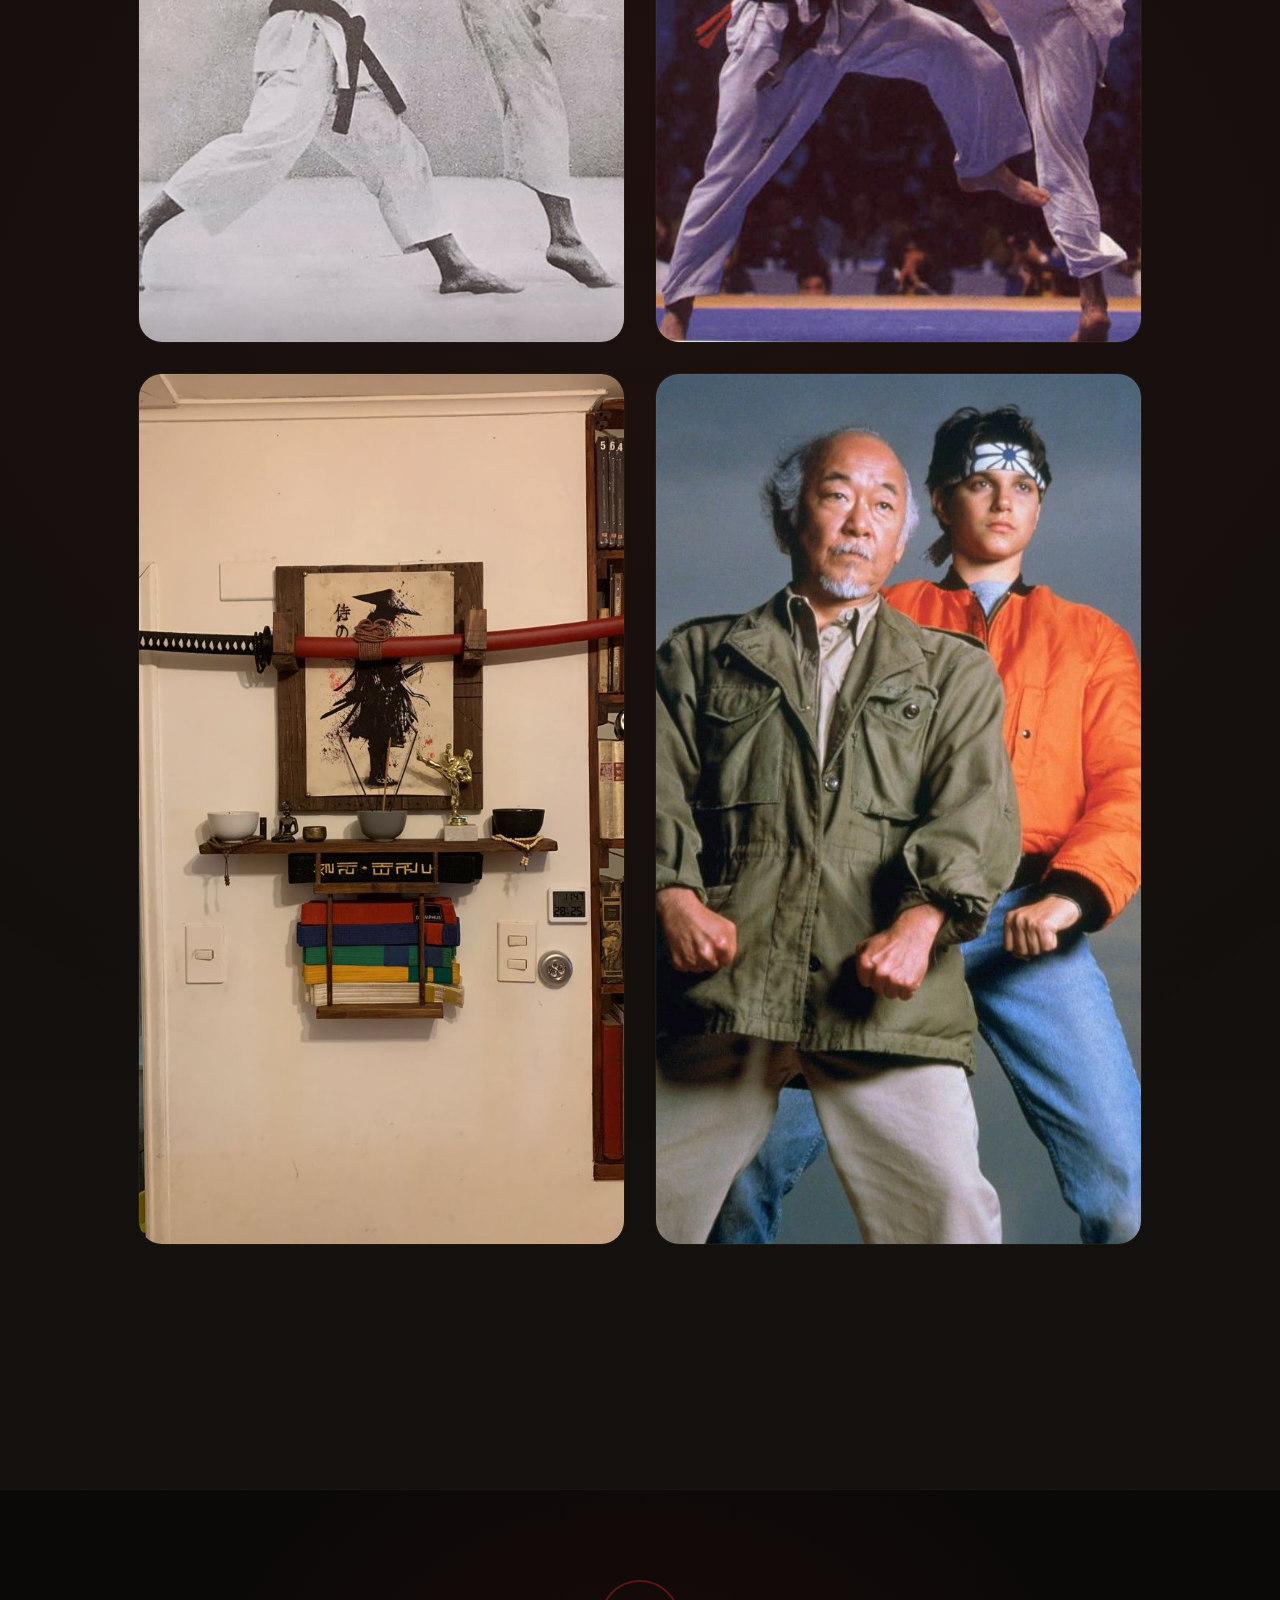
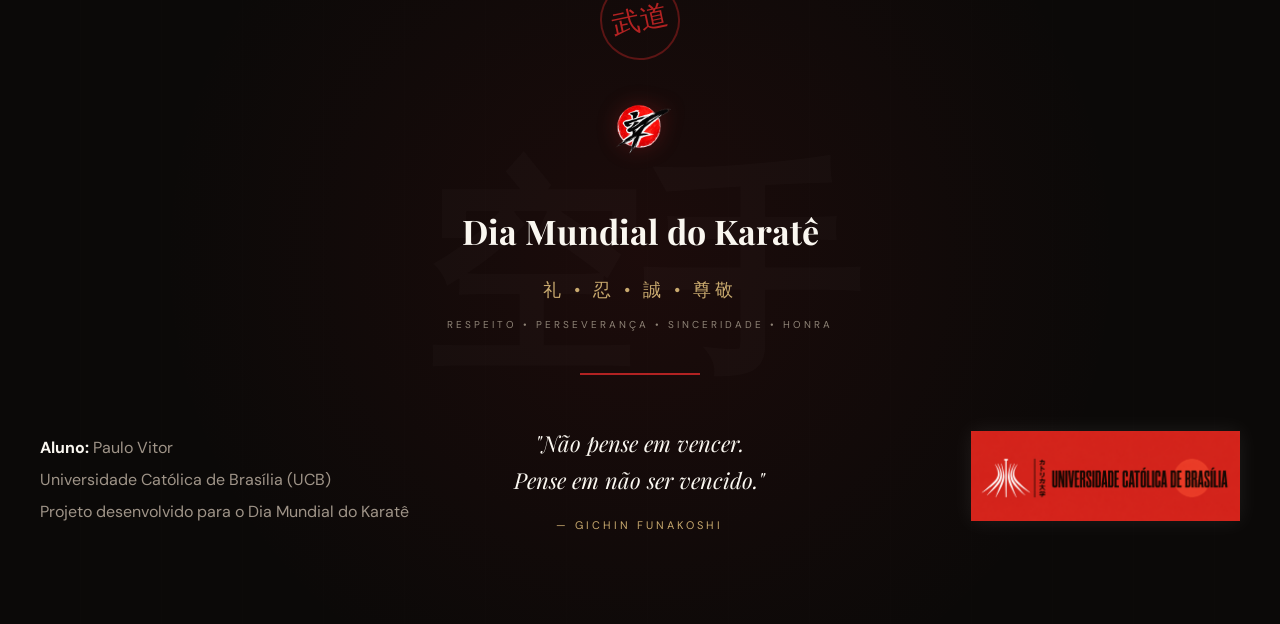
==== commit eea721bc: "17 de junho Esta data foi escolhida para homenagear o aniversário de Gichin Funakoshi," ====
--- a/index.html
+++ b/index.html
@@ -33,7 +33,7 @@
     <div class="hero-conteudo">
 
         <p class="hero-tag">
-            23 de Outubro &nbsp;&mdash;&nbsp; Dia Mundial do Karatê
+            17 de junho &nbsp;&mdash;&nbsp; Dia Mundial do Karatê
         </p>
 
         <h1>
@@ -263,11 +263,11 @@
 
 </div>
 
-</div> <!-- galeria-grid -->
-
-</div> <!-- secao -->
-
-</div> <!-- galeria-bg -->
+</div> 
+
+</div> 
+
+</div>
 
 <footer class="rodape">
 
--- a/style.css
+++ b/style.css
@@ -17,9 +17,6 @@
 html{scroll-behavior:smooth}
 body{font-family:'DM Sans',sans-serif;background:var(--off-white);color:var(--texto);font-size:16px;line-height:1.7;overflow-x:hidden}
 
-/* NAV */
-/* NAV */
-
 nav{
   background:rgba(12,10,8,.88);
   backdrop-filter:blur(12px);
@@ -418,10 +415,8 @@
     }
 }
 
-/* FAIXA */
 .faixa-banner{background:var(--vermelho-dojo);color:var(--areia-claro);text-align:center;padding:13px;font-size:11px;font-weight:500;letter-spacing:5px;text-transform:uppercase;overflow:hidden;white-space:nowrap}
 
-/* SECOES */
 .secao{max-width:1100px;margin:0 auto;padding:104px 48px}
 .secao-label{font-size:11px;font-weight:500;letter-spacing:4px;text-transform:uppercase;color:var(--vermelho);margin-bottom:14px;display:flex;align-items:center;gap:12px}
 .secao-label::before{content:'';display:inline-block;width:24px;height:1px;background:var(--vermelho)}
@@ -441,150 +436,230 @@
 .stat-num{font-family:'Playfair Display',serif;font-size:44px;font-weight:900;color:var(--areia);line-height:1;margin-bottom:8px}
 .stat-desc{font-size:13px;color:#666058;line-height:1.5}
 
-/* DIVISOR */
 .divisor{max-width:1100px;margin:0 auto;padding:0 48px}
 .divisor hr{border:none;border-top:1px solid #D8CEBA}
 
-/* GALERIA */
-
 .galeria-bg{
-    background:var(--quase-preto);
-    padding:104px 0;
-}
-
-.galeria-bg .secao-label{
-    color:var(--areia);
-}
-
-.galeria-bg .secao-label::before{
-    background:var(--areia);
-}
-
-.galeria-bg h2.titulo-secao{
-    color:var(--off-white);
-}
-
-.galeria-bg .linha-titulo{
-    background:var(--vermelho);
+    position:relative;
+
+    padding:140px 0;
+
+    background:
+    linear-gradient(
+        to bottom,
+        #0f0d0b,
+        #14110f
+    );
+
+    overflow:hidden;
+}
+
+.galeria-bg::before{
+    content:"空";
+
+    position:absolute;
+
+    top:80px;
+    right:5%;
+
+    font-size:280px;
+
+    font-family:'Playfair Display',serif;
+
+    color:rgba(255,255,255,.02);
+
+    pointer-events:none;
+}
+
+.galeria-bg::after{
+    content:"";
+
+    position:absolute;
+    inset:0;
+
+    background:
+    radial-gradient(
+        circle at center,
+        rgba(178,34,34,.08),
+        transparent 70%
+    );
+
+    pointer-events:none;
+}
+
+.galeria-intro{
+    max-width:760px;
+
+    margin:0 auto 70px;
+
+    text-align:center;
+
+    color:#9d9184;
+
+    line-height:2;
+
+    font-size:17px;
 }
 
 .galeria-grid{
     display:grid;
-    grid-template-columns:1fr 1fr 1fr;
-    grid-template-rows:400px 250px;
-    gap:15px;
-}
-
-.g1{
-    grid-column:1 / 4;
-    grid-row:1;
-}
-
-.g1 img{
-    object-fit: cover;
-    object-position: top;
-}
-
-.g3 img{
-    object-position:center top;
-}
-
-.g4{
-    grid-column:3;
-    grid-row:2;
-}
+
+    grid-template-columns:
+    repeat(auto-fit,minmax(320px,1fr));
+
+    gap:30px;
+}
+
 .galeria-item{
     position:relative;
+
+    min-height:420px;
+
     overflow:hidden;
-    border-radius:12px;
-    cursor:pointer;
+
+    border-radius:24px;
+
+    border:1px solid rgba(200,169,110,.15);
+
+    background:#000;
+
+    transition:.45s ease;
+}
+
+.galeria-item::before{
+    content:'';
+
+    position:absolute;
+    inset:0;
+
+    border-radius:24px;
+
+    border:1px solid rgba(255,255,255,.03);
+
+    pointer-events:none;
+
+    z-index:2;
 }
 
 .galeria-item img{
     width:100%;
     height:100%;
+
     object-fit:cover;
-    display:block;
-
-    filter:brightness(.85) saturate(.85);
 
     transition:
-        transform .6s ease,
-        filter .4s ease;
+    transform .8s ease,
+    filter .8s ease;
 }
 
 .galeria-item:hover img{
-    transform:scale(1.06);
-    filter:brightness(1) saturate(1);
+    transform:scale(1.1);
+
+    filter:
+    brightness(.7)
+    contrast(1.1);
 }
 
 .galeria-overlay{
     position:absolute;
     inset:0;
+
+    display:flex;
+    flex-direction:column;
+    justify-content:flex-end;
+
+    padding:35px;
 
     background:
     linear-gradient(
         to top,
-        rgba(14,12,10,.95) 0%,
-        rgba(14,12,10,.4) 45%,
-        transparent 80%
+        rgba(0,0,0,.95),
+        rgba(0,0,0,.55),
+        transparent
     );
 
     opacity:0;
 
-    transition:.35s;
-
-    display:flex;
-    flex-direction:column;
-    justify-content:flex-end;
-
-    padding:24px;
+    transition:.45s ease;
+
+    z-index:3;
 }
 
 .galeria-item:hover .galeria-overlay{
     opacity:1;
 }
 
-.galeria-titulo{
+.galeria-overlay h3{
     font-family:'Playfair Display',serif;
-    font-size:18px;
-    font-weight:700;
+
     color:var(--off-white);
-    margin-bottom:4px;
-}
-
-.galeria-sub{
-    font-size:11px;
+
+    font-size:30px;
+
+    margin-bottom:8px;
+}
+
+.galeria-overlay span{
+    color:var(--areia);
+
+    font-size:13px;
+
     letter-spacing:2px;
+
     text-transform:uppercase;
+}
+
+.galeria-item:hover{
+    transform:translateY(-10px);
+
+    border-color:rgba(200,169,110,.5);
+
+    box-shadow:
+        0 35px 80px rgba(0,0,0,.55),
+        0 0 35px rgba(200,169,110,.12);
+}
+
+
+.galeria-overlay::before{
+    content:"MUSEU";
+
+    position:absolute;
+
+    top:25px;
+    left:25px;
+
+    padding:6px 12px;
+
+    border:1px solid rgba(255,255,255,.15);
+
+    background:rgba(0,0,0,.4);
+
+    backdrop-filter:blur(8px);
+
     color:var(--areia);
+
+    font-size:10px;
+
+    letter-spacing:3px;
+
+    text-transform:uppercase;
 }
 
 @media(max-width:900px){
 
     .galeria-grid{
         grid-template-columns:1fr;
-        grid-template-rows:auto;
-    }
-
-    .g1,
-    .g2,
-    .g3,
-    .g4,
-    .g5{
-        grid-column:auto;
-        grid-row:auto;
     }
 
     .galeria-item{
-        height:260px;
-    }
-}
-
-/* =========================================
-   FILMES
-========================================= */
-
+        min-height:340px;
+    }
+
+    .galeria-bg::before{
+        font-size:150px;
+    }
+
+}
 .filmes-bg{
     background:#100e0c;
     padding:120px 0;
@@ -627,8 +702,6 @@
     background:var(--vermelho);
 }
 
-/* GRID */
-
 .filmes-grid{
     display:grid;
     grid-template-columns:repeat(3,1fr);
@@ -636,7 +709,6 @@
     margin-top:60px;
 }
 
-/* CARD */
 
 .filme-card{
     background:#16120f;
@@ -660,8 +732,6 @@
     box-shadow:
     0 25px 45px rgba(0,0,0,.35);
 }
-
-/* IMAGEM */
 
 .filme-card-img-wrap{
     position:relative;
@@ -712,13 +782,11 @@
     brightness(1);
 }
 
-/* CONTEÚDO */
 
 .filme-card-corpo{
     padding:32px;
 }
 
-/* ANO */
 
 .filme-ano{
     font-family:'Playfair Display',serif;
@@ -733,7 +801,6 @@
     margin-bottom:14px;
 }
 
-/* SUBTÍTULO */
 
 .filme-sub{
     font-size:11px;
@@ -747,7 +814,6 @@
     margin-bottom:10px;
 }
 
-/* TÍTULO */
 
 .filme-titulo{
     font-family:'Playfair Display',serif;
@@ -762,7 +828,6 @@
     margin-bottom:16px;
 }
 
-/* DESCRIÇÃO */
 
 .filme-desc{
     font-size:15px;
@@ -772,7 +837,6 @@
     line-height:1.9;
 }
 
-/* BADGE */
 
 .filme-badge{
     display:inline-flex;
@@ -797,7 +861,6 @@
     text-transform:uppercase;
 }
 
-/* RESPONSIVO */
 
 @media(max-width:1000px){
 
@@ -822,7 +885,6 @@
     }
 
 }
-/* FILOSOFIA */
 .filosofia-bg{background:var(--off-white);padding:104px 0}
 .filosofia-intro{display:grid;grid-template-columns:1fr 1fr;gap:80px;align-items:center;margin-bottom:72px}
 .filosofia-intro-foto img{width:100%;height:380px;object-fit:cover;object-position:center 20%;display:block;filter:grayscale(15%)}
@@ -833,130 +895,405 @@
 .filosofia-titulo{font-family:'Playfair Display',serif;font-size:21px;font-weight:700;color:var(--preto);margin-bottom:12px;line-height:1.2}
 .filosofia-item p{font-size:15px;color:var(--texto-suave);line-height:1.9}
 
-/* MOMENTO DA SUPERAÇÃO */
 
 .momento-bg{
+    position:relative;
     background:#0f0d0b;
-    padding:120px 0;
-}
+    padding:140px 0;
+    overflow:hidden;
+}
+
+.momento-bg::before{
+    content:'';
+    position:absolute;
+    inset:0;
+
+    background:
+    radial-gradient(
+        circle at top center,
+        rgba(178,34,34,.12),
+        transparent 60%
+    );
+
+    pointer-events:none;
+}
+
+.momento-bg .secao-label{
+    color:var(--areia);
+}
+
+.momento-bg .secao-label::before{
+    background:var(--areia);
+}
+
 .momento-bg .titulo-secao{
-    color: var(--off-white);
+    color:var(--off-white);
 }
 
 .momento-container{
-    margin-top:60px;
+    display:grid;
+    grid-template-columns:1.3fr .7fr;
+    gap:60px;
+    align-items:center;
+}
+
+.momento-tag{
+    display:inline-block;
+
+    margin-bottom:20px;
+
+    color:var(--areia);
+
+    font-size:11px;
+    letter-spacing:4px;
+    text-transform:uppercase;
 }
 
 .momento-video{
+    position:relative;
     width:100%;
+    aspect-ratio:16/9;
+
+    overflow:hidden;
+    border-radius:24px;
+
+    background:#0a0908;
+
+    border:1px solid rgba(200,169,110,.18);
+
+    box-shadow:
+        0 30px 80px rgba(0,0,0,.55),
+        0 0 0 1px rgba(255,255,255,.03) inset;
+
+    transition:.4s ease;
+}
+
+.momento-video:hover{
+    transform:translateY(-8px);
+
+    border-color:rgba(200,169,110,.45);
+
+    box-shadow:
+        0 40px 90px rgba(0,0,0,.65),
+        0 0 35px rgba(200,169,110,.12);
+}
+
+.momento-video iframe{
+    width:100%;
+    height:100%;
+    border:none;
     display:block;
-
-    border-radius:18px;
-
-    border:1px solid rgba(255, 255, 255, 0.08);
-
-    box-shadow:
-    0 25px 60px rgba(0,0,0,.45);
 }
 
 .momento-texto{
-    max-width:900px;
-    margin:40px auto 0;
-    text-align:center;
+    position:relative;
+}
+
+.momento-texto::before{
+    content:"勝";
+
+    position:absolute;
+    top:-90px;
+    right:-20px;
+
+    font-size:220px;
+    font-family:'Playfair Display',serif;
+
+    color:rgba(255,255,255,.03);
+
+    pointer-events:none;
 }
 
 .momento-frase{
     display:block;
 
     font-family:'Playfair Display',serif;
-    font-size:32px;
-    line-height:1.4;
-
-    color:var(--areia-claro);
+    font-size:34px;
+    font-weight:700;
+    line-height:1.3;
+
+    color:var(--off-white);
 
     margin-bottom:25px;
 }
 
 .momento-texto p{
-    color:#8a7d72;
+    color:#9d9184;
     line-height:2;
     font-size:16px;
-}
-/* JOGO */
-.jogo-bg{background:var(--preto);padding:104px 0}
-.jogo-bg .secao-label{color:var(--areia)}
-.jogo-bg .secao-label::before{background:var(--areia)}
-.jogo-bg h2.titulo-secao{color:var(--off-white)}
-.jogo-bg .linha-titulo{background:var(--vermelho)}
-.jogo-desc{font-size:16px;color:#6a6058;line-height:1.85;max-width:520px;margin-bottom:56px}
-.jogo-frame-wrapper{border:1px solid #2a2520;overflow:hidden}
-.jogo-frame-header{background:#1a1815;padding:14px 24px;display:flex;align-items:center;gap:8px;border-bottom:1px solid #2a2520}
-.jogo-dot{width:12px;height:12px;border-radius:50%}
-.jogo-frame-titulo{font-size:12px;letter-spacing:2.5px;text-transform:uppercase;color:#444038;margin-left:10px}
-.jogo-iframe{width:100%;height:560px;border:none;display:block;background:#0e0c0a}
-.jogo-aviso{padding:96px 40px;text-align:center;background:#0e0c0a}
-.jogo-aviso-titulo{font-family:'Playfair Display',serif;font-style:italic;font-size:24px;color:#3a3530;margin-bottom:12px}
-.jogo-aviso-sub{font-size:12px;letter-spacing:2px;text-transform:uppercase;color:#333028}
-.btn-jogo{display:inline-block;background:transparent;color:var(--areia);border:1px solid #3a3028;padding:14px 40px;font-size:12px;font-weight:500;letter-spacing:2.5px;text-transform:uppercase;text-decoration:none;cursor:pointer;transition:all .2s;margin-top:28px;font-family:'DM Sans',sans-serif}
-.btn-jogo:hover{background:var(--vermelho);color:var(--off-white);border-color:var(--vermelho)}
-
-.rodape {
-    background:#1a1815;
-    padding: 2.5rem 2rem;
-    border-top: 1px solid rgba(255, 255, 255, 0.1);
-}
-
-.conteudo-rodape {
-    max-width: 1200px;
-    margin: 0 auto;
-    display: flex;
-    justify-content: space-between;
-    align-items: center;
-    gap: 2rem;
-}
-
-.rodape-info p {
-    margin: 0.5rem 0;
-    color: #fff;
-}
-
-.rodape-logo img {
-    height: 90px;
-    transition: all 0.3s ease;
-}
-
-.rodape-logo img:hover {
-    transform: scale(1.1);
-}
-
-@media (max-width: 768px) {
-    .conteudo-rodape {
-        flex-direction: column;
-        text-align: center;
-    }
-}
-
-.revelar-scroll {
-    opacity: 0;
-    transform: translateY(20px);
-    transition: all 0.8s ease;
-}
-
-.revelar-scroll.visivel {
-    opacity: 1;
-    transform: translateY(0);
-}
-
-@media (max-width: 768px) {
-    .container {
-        width: 90%;
-    }
-}
-/* ANIMACOES */
+
+    margin-bottom:40px;
+}
+
+.momento-stats{
+    display:flex;
+    gap:35px;
+    flex-wrap:wrap;
+}
+
+.momento-stat{
+    display:flex;
+    flex-direction:column;
+}
+
+.momento-stat strong{
+    font-family:'Playfair Display',serif;
+    font-size:28px;
+    color:var(--areia);
+}
+
+.momento-stat span{
+    font-size:11px;
+    letter-spacing:2px;
+    text-transform:uppercase;
+    color:#7d746a;
+}
+
+@media(max-width:900px){
+
+    .momento-container{
+        grid-template-columns:1fr;
+    }
+
+    .momento-frase{
+        font-size:28px;
+    }
+
+    .momento-texto::before{
+        font-size:140px;
+        top:-50px;
+        right:0;
+    }
+
+}
+
+.rodape{
+    position:relative;
+    overflow:hidden;
+
+    background:#0b0908;
+
+    padding:90px 40px;
+
+    border-top:1px solid rgba(200,169,110,.08);
+}
+
+.rodape::before{
+    content:'';
+
+    position:absolute;
+    inset:0;
+
+    background:
+    radial-gradient(
+        circle at center,
+        rgba(178,34,34,.10),
+        transparent 65%
+    );
+
+    pointer-events:none;
+}
+
+.rodape::after{
+    content:'';
+
+    position:absolute;
+    inset:0;
+
+    background-image:
+    repeating-linear-gradient(
+        90deg,
+        transparent,
+        transparent 80px,
+        rgba(255,255,255,.01) 81px
+    );
+
+    pointer-events:none;
+}
+
+.rodape-kanji{
+    position:absolute;
+    top:50%;
+    left:50%;
+
+    transform:translate(-50%,-50%);
+
+    font-size:220px;
+    font-weight:700;
+
+    color:rgba(255,255,255,.02);
+
+    pointer-events:none;
+    user-select:none;
+
+    font-family:'Playfair Display',serif;
+}
+
+.rodape-topo{
+    position:relative;
+    z-index:2;
+
+    text-align:center;
+
+    margin-bottom:40px;
+}
+
+.rodape-selo{
+    width:80px;
+    height:80px;
+
+    margin:0 auto 25px;
+
+    border:2px solid rgba(178,34,34,.45);
+    border-radius:50%;
+
+    display:flex;
+    align-items:center;
+    justify-content:center;
+
+    color:var(--vermelho);
+
+    font-size:28px;
+
+    transform:rotate(-12deg);
+}
+
+.rodape-emblema{
+    width:90px;
+
+    margin-bottom:20px;
+
+    filter:
+    drop-shadow(0 0 10px rgba(178,34,34,.3));
+}
+
+.rodape-topo h3{
+    font-family:'Playfair Display',serif;
+    font-size:34px;
+
+    color:var(--off-white);
+
+    margin-bottom:14px;
+}
+
+.rodape-principios{
+    color:var(--areia);
+
+    font-size:18px;
+
+    letter-spacing:4px;
+
+    margin-bottom:10px;
+}
+
+.rodape-traducao{
+    display:block;
+
+    color:#8f8477;
+
+    font-size:10px;
+
+    letter-spacing:3px;
+    text-transform:uppercase;
+}
+
+.rodape-linha{
+    width:120px;
+    height:2px;
+
+    background:var(--vermelho);
+
+    margin:0 auto 50px;
+}
+
+.conteudo-rodape{
+    position:relative;
+    z-index:2;
+
+    max-width:1200px;
+    margin:auto;
+
+    display:grid;
+    grid-template-columns:1fr 1fr 1fr;
+
+    align-items:center;
+    gap:40px;
+}
+
+.rodape-info{
+    color:#9f9488;
+    line-height:2;
+}
+
+.rodape-info strong{
+    color:var(--off-white);
+}
+
+.rodape-citacao{
+    text-align:center;
+}
+
+.rodape-citacao blockquote{
+    font-family:'Playfair Display',serif;
+
+    font-size:22px;
+    font-style:italic;
+
+    color:var(--off-white);
+
+    line-height:1.7;
+}
+
+.rodape-citacao span{
+    display:block;
+
+    margin-top:16px;
+
+    color:var(--areia);
+
+    font-size:11px;
+
+    letter-spacing:3px;
+    text-transform:uppercase;
+}
+
+.rodape-logo{
+    text-align:right;
+}
+
+.rodape-logo img{
+    height:90px;
+
+    transition:.4s;
+
+    filter:
+    drop-shadow(0 0 10px rgba(255,255,255,.08));
+}
+
+.rodape-logo img:hover{
+    transform:scale(1.08);
+}
+
+@media(max-width:900px){
+
+    .conteudo-rodape{
+        grid-template-columns:1fr;
+        text-align:center;
+    }
+
+    .rodape-logo{
+        text-align:center;
+    }
+
+    .rodape-kanji{
+        font-size:120px;
+    }
+
+}
+
 .revelar{opacity:0;transform:translateY(24px);transition:opacity .75s ease,transform .75s ease}
 .revelar.visivel{opacity:1;transform:translateY(0)}
 
-/* RESPONSIVO */
 @media(max-width:900px){
   nav{padding:0 24px}
   .nav-links{gap:20px}
@@ -968,3 +1305,86 @@
   .secao{padding:72px 24px}
   .hero-scroll{display:none}
 }
+
+.nav-links a.ativo{
+    color:var(--areia);
+}
+
+.nav-links a.ativo::after{
+    width:100%;
+}
+
+.pagina-topo{
+    position:relative;
+
+    background:#100e0c;
+
+    padding:180px 0 100px;
+
+    text-align:center;
+
+    overflow:hidden;
+}
+
+.pagina-topo::before{
+    content:'';
+
+    position:absolute;
+    inset:0;
+
+    background:
+    radial-gradient(
+        circle at center,
+        rgba(178,34,34,.12),
+        transparent 65%
+    );
+
+    pointer-events:none;
+}
+
+.pagina-topo h1{
+    position:relative;
+    z-index:2;
+
+    font-family:'Playfair Display',serif;
+
+    font-size:clamp(50px,8vw,90px);
+
+    color:var(--off-white);
+
+    line-height:1;
+
+    margin-bottom:15px;
+}
+
+.pagina-topo p{
+    position:relative;
+    z-index:2;
+
+    color:var(--areia);
+
+    font-size:12px;
+
+    letter-spacing:4px;
+
+    text-transform:uppercase;
+}
+@media(max-width:700px){
+
+    .filosofia-grid{
+        grid-template-columns:1fr;
+    }
+
+    .stats-row{
+        grid-template-columns:1fr;
+    }
+
+    .galeria-grid{
+        grid-template-columns:1fr;
+    }
+
+}
+
+.filme-card{
+    border-radius:16px;
+}
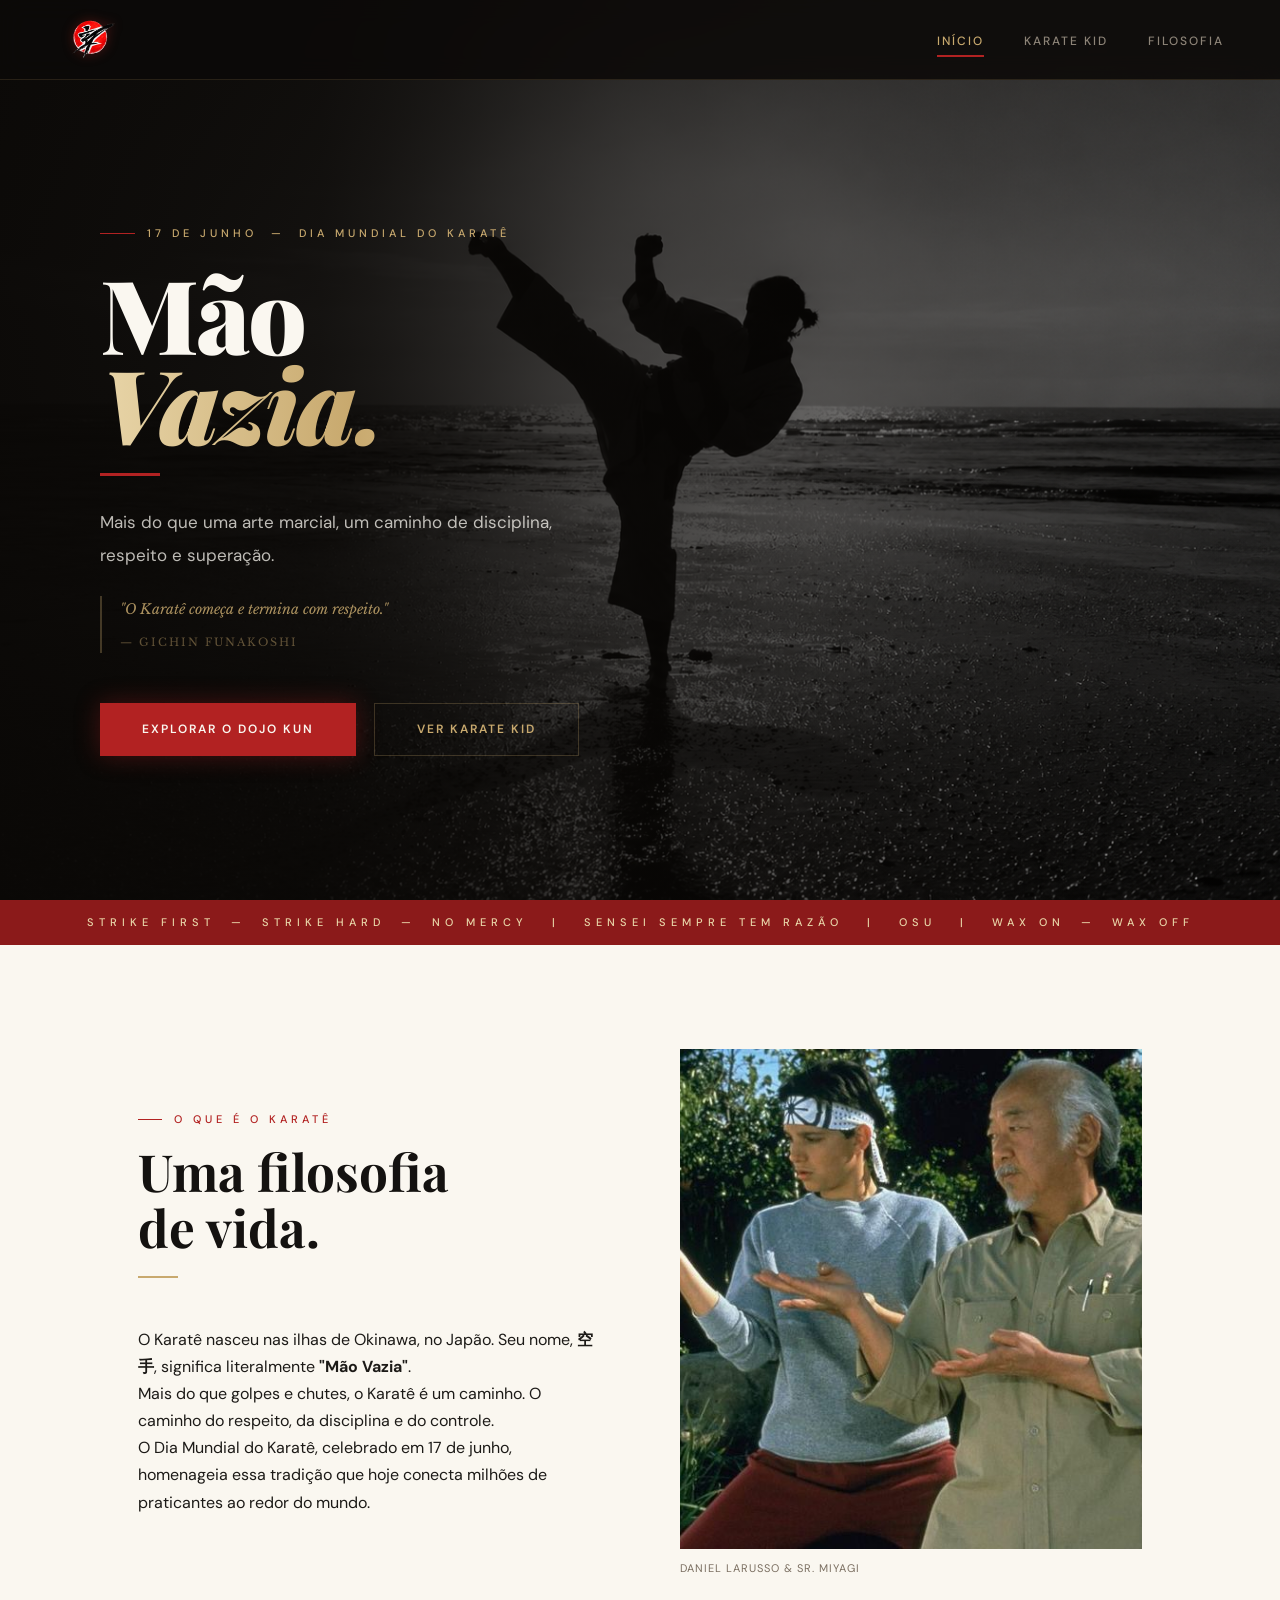
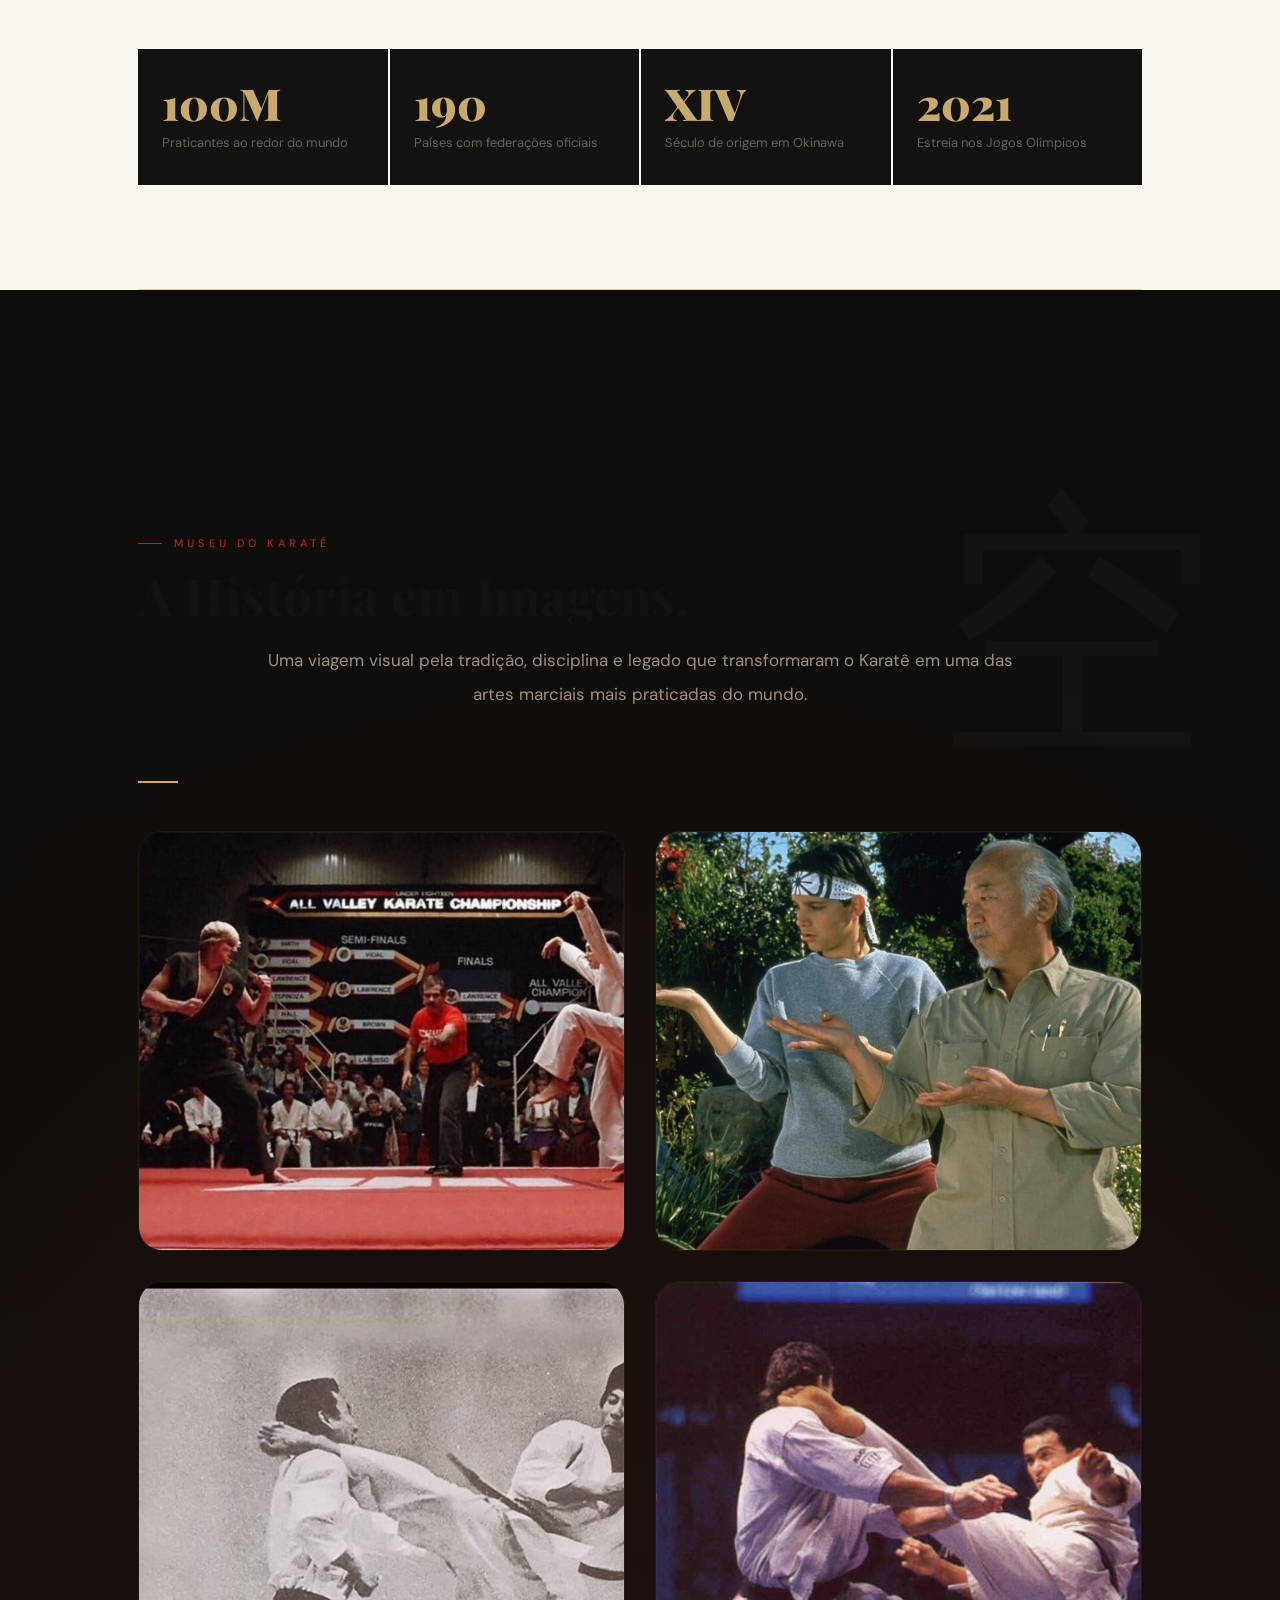
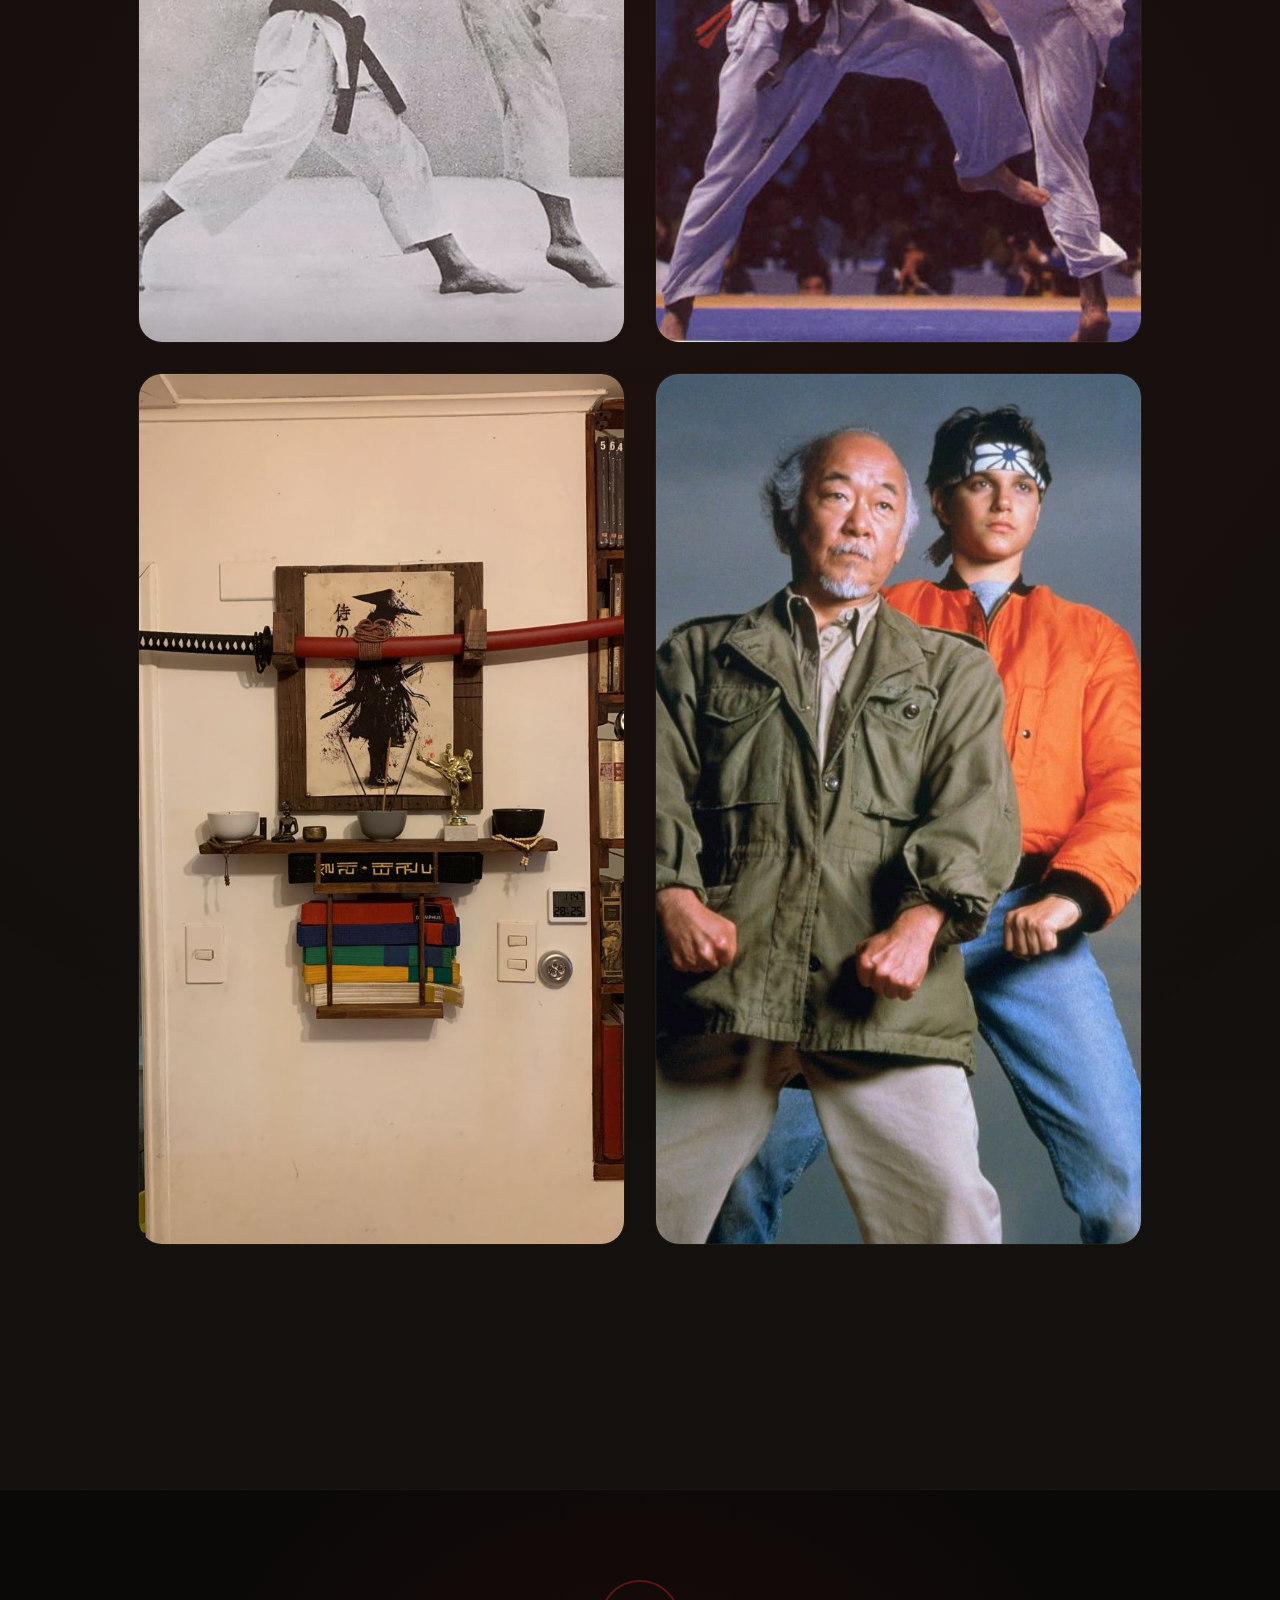
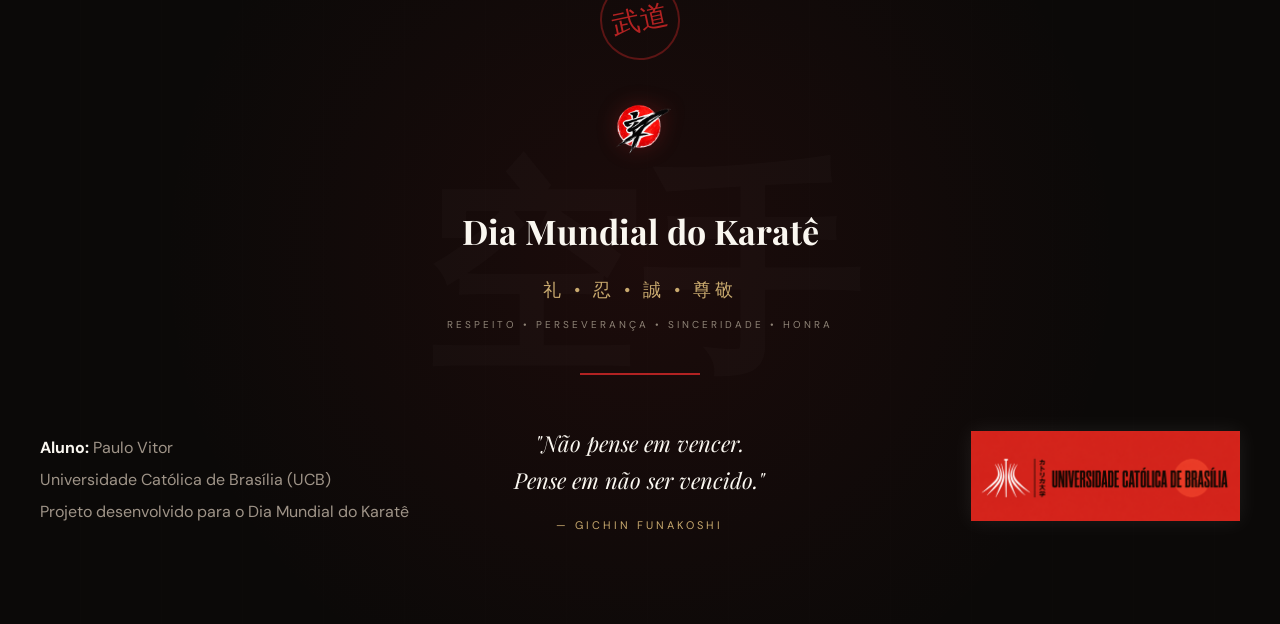
==== commit a3cb47b7: "Update index.html" ====
--- a/index.html
+++ b/index.html
@@ -114,7 +114,7 @@
 
       <p>
         O Dia Mundial do Karatê,
-        celebrado em 23 de outubro,
+        celebrado em 17 de junho,
         homenageia essa tradição que hoje
         conecta milhões de praticantes
         ao redor do mundo.
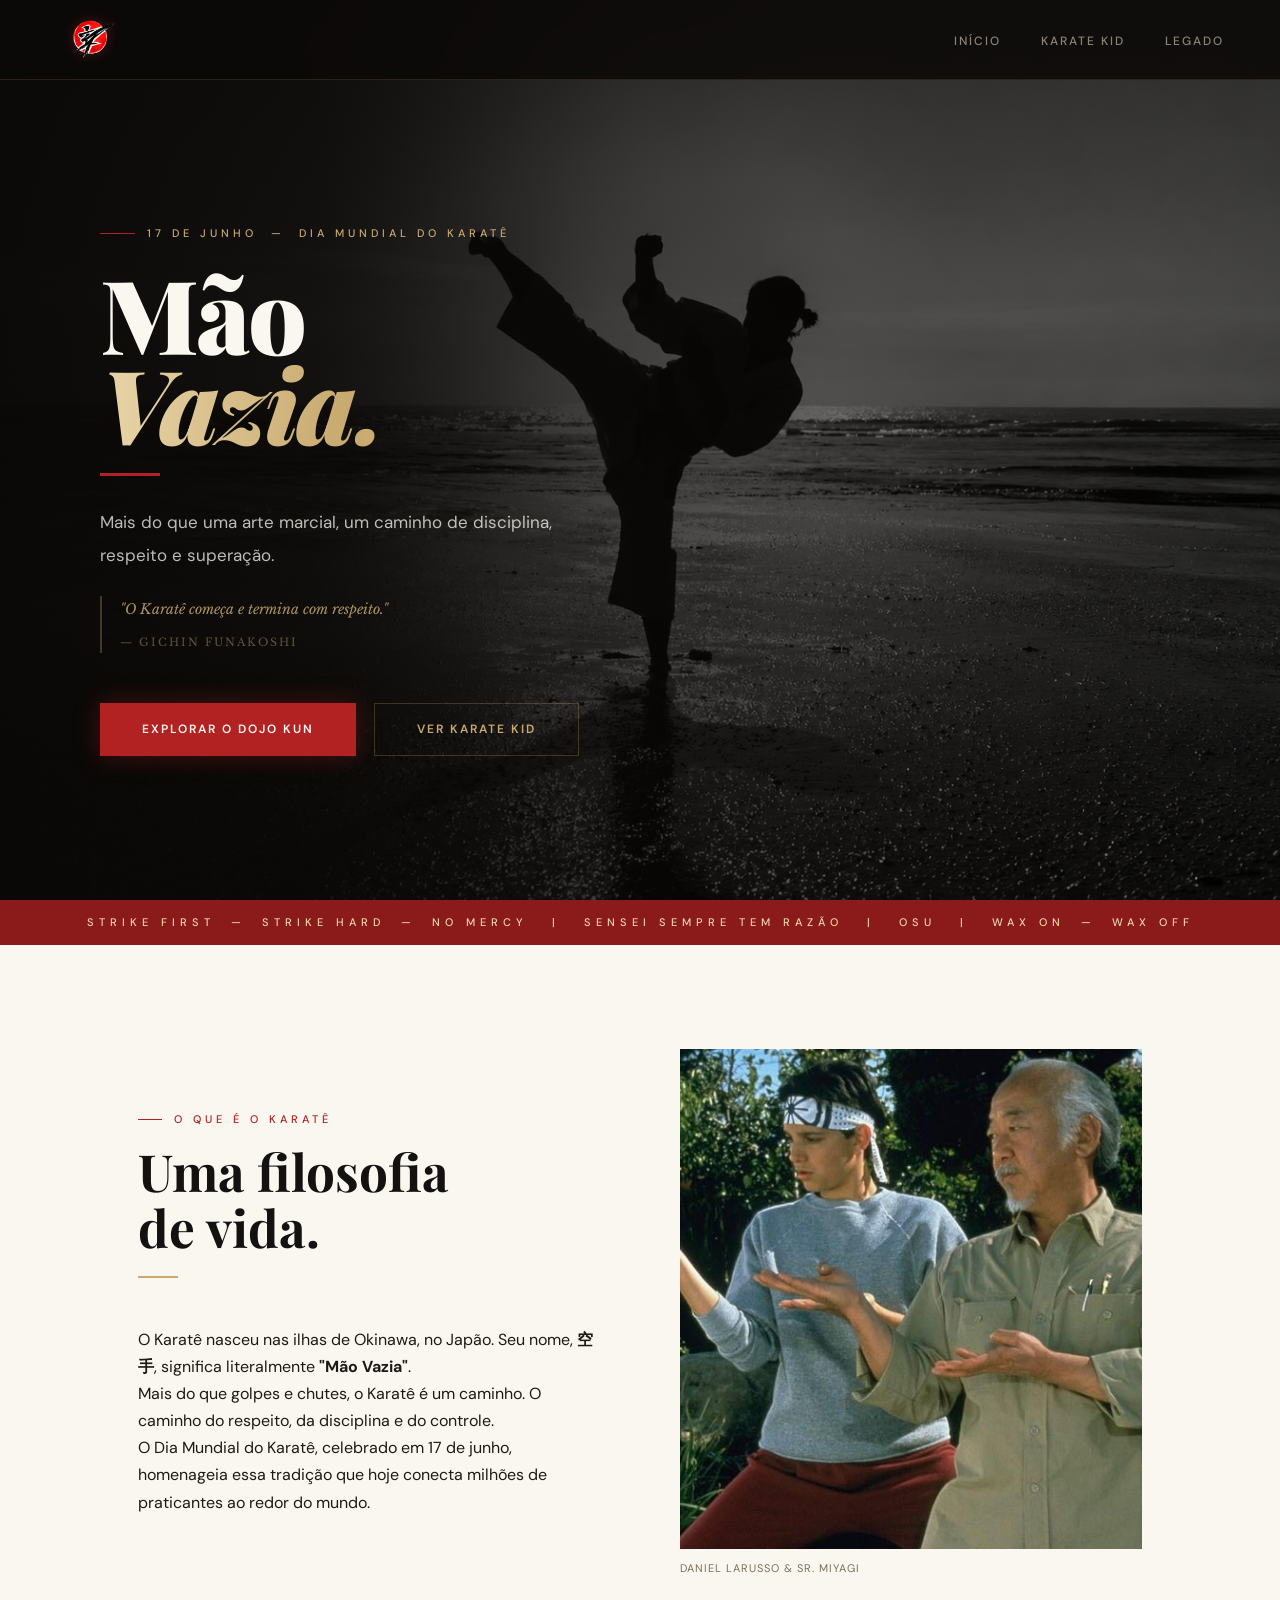
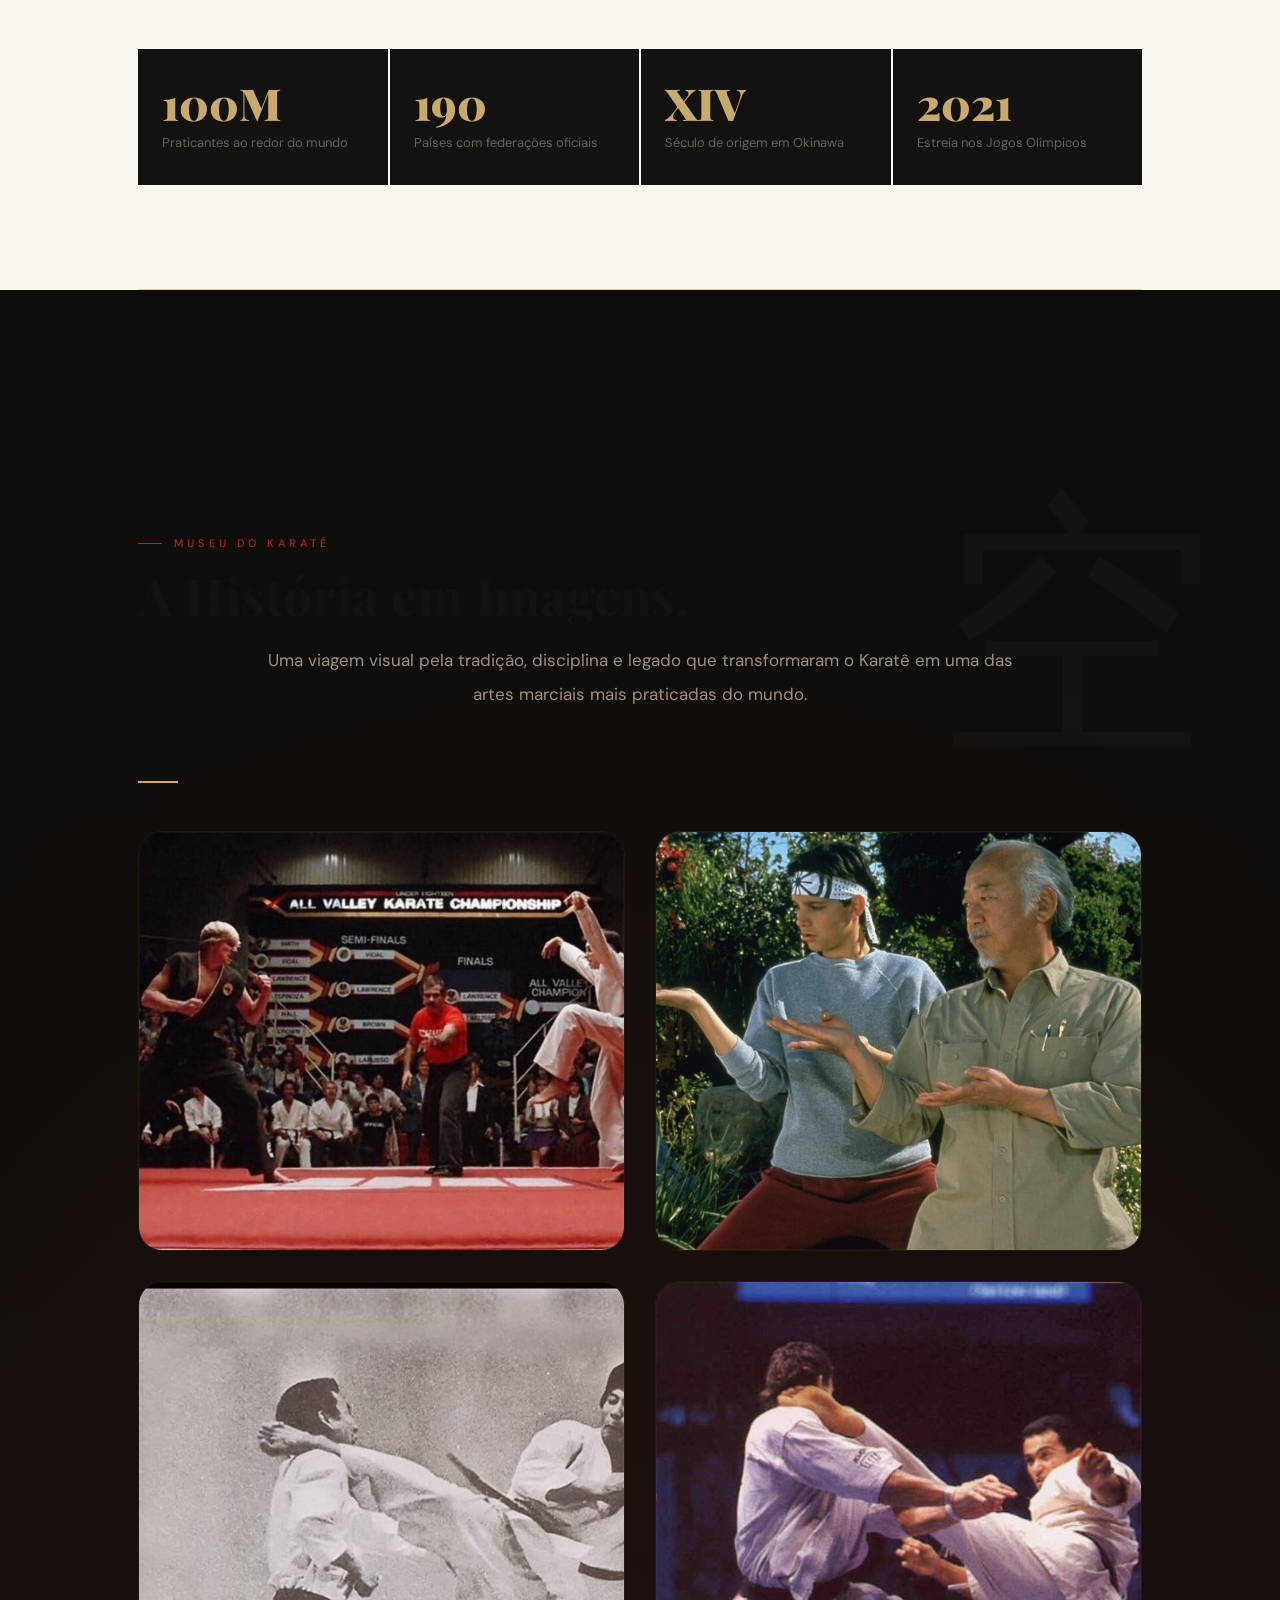
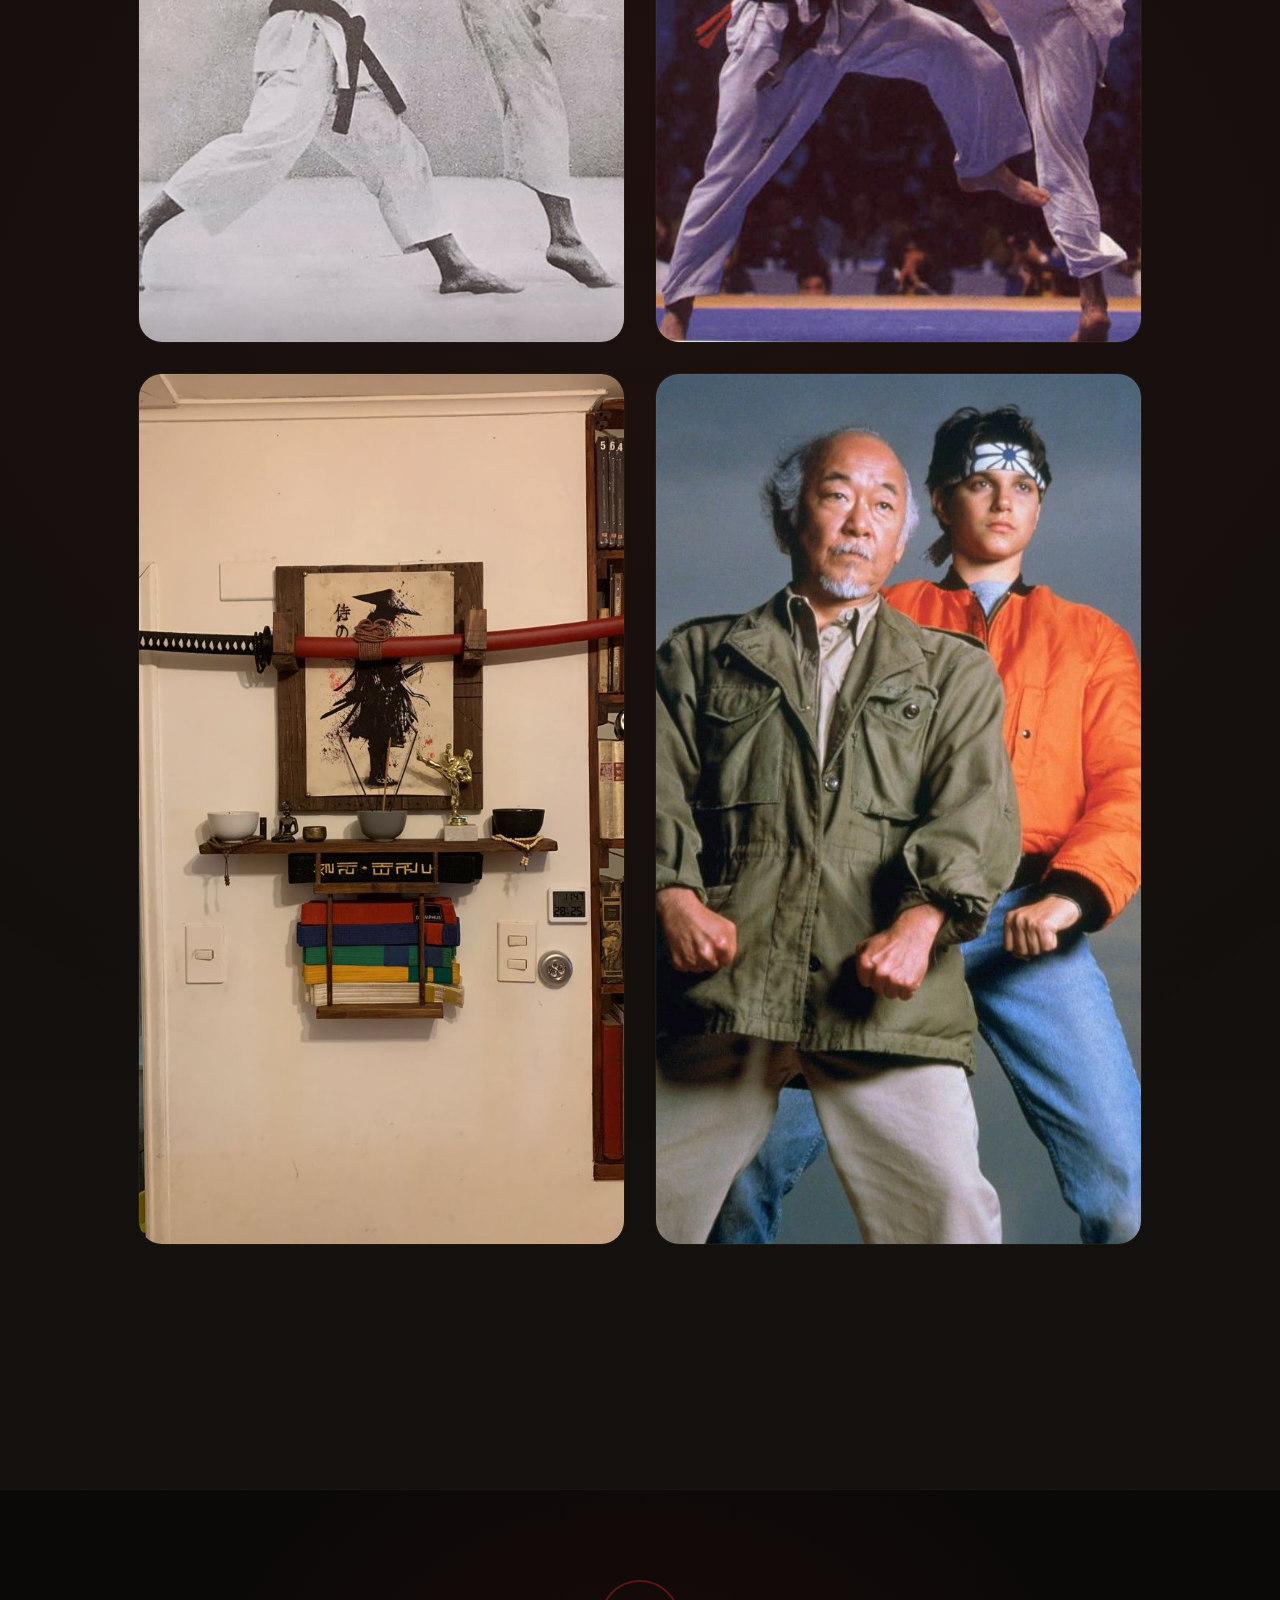
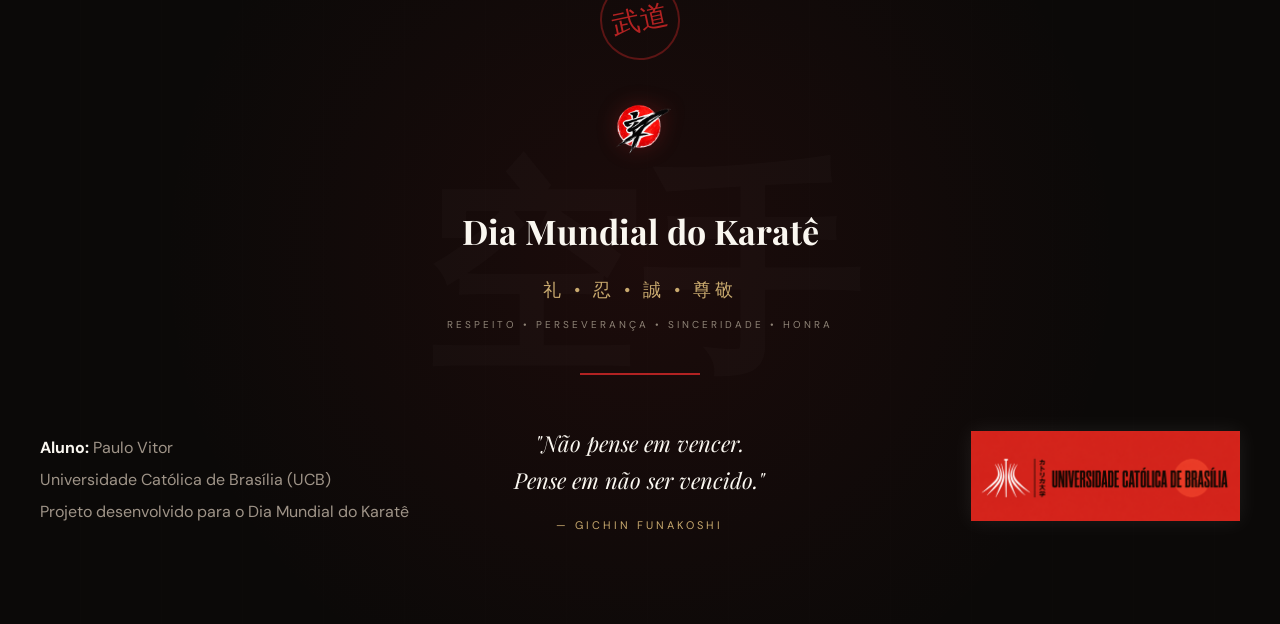
==== commit b51e645d: "Update index.html" ====
--- a/index.html
+++ b/index.html
@@ -18,9 +18,9 @@
   </a>
 
   <ul class="nav-links">
-    <li><a href="index.html" class="ativo">Início</a></li>
+    <li><a href="index.html">Início</a></li>
     <li><a href="karatekid.html">Karate Kid</a></li>
-    <li><a href="filosofia.html">Filosofia</a></li>
+    <li><a href="legado.html">Legado</a></li>
 </ul>
 </nav>
 
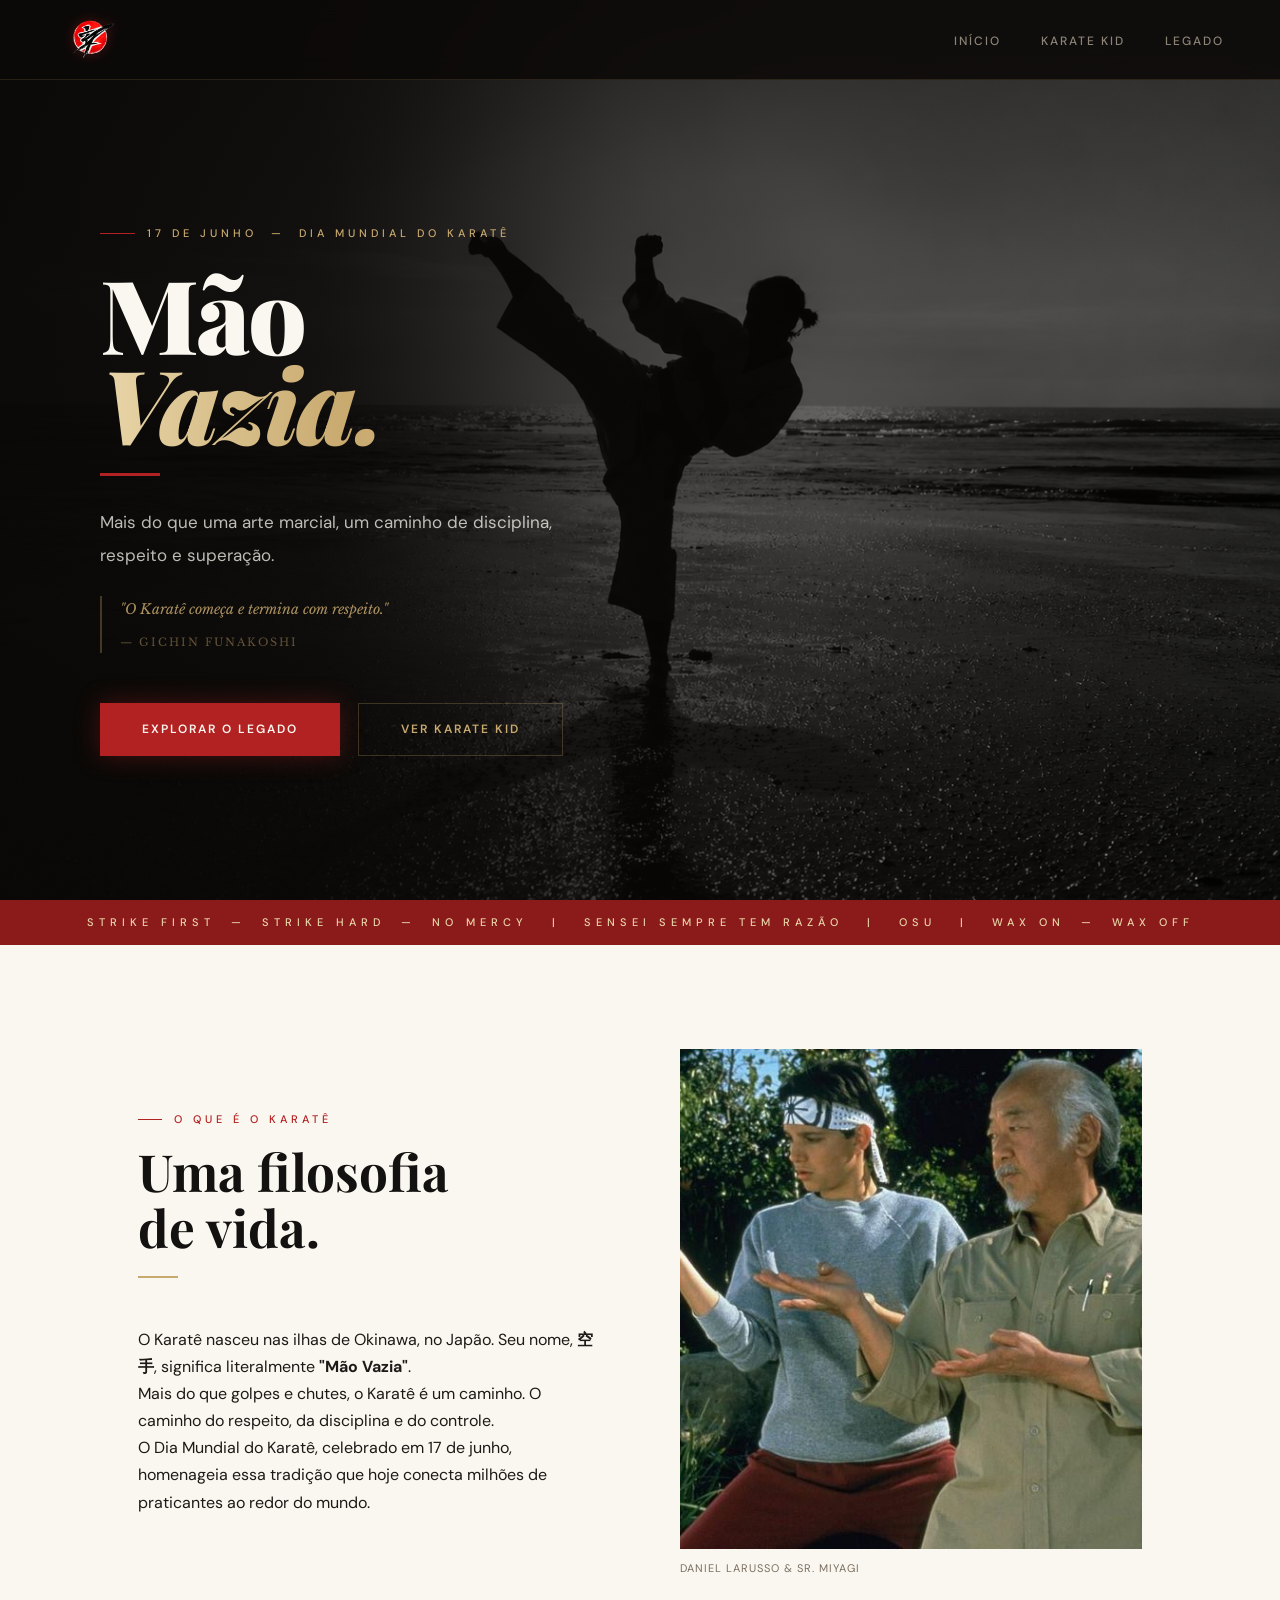
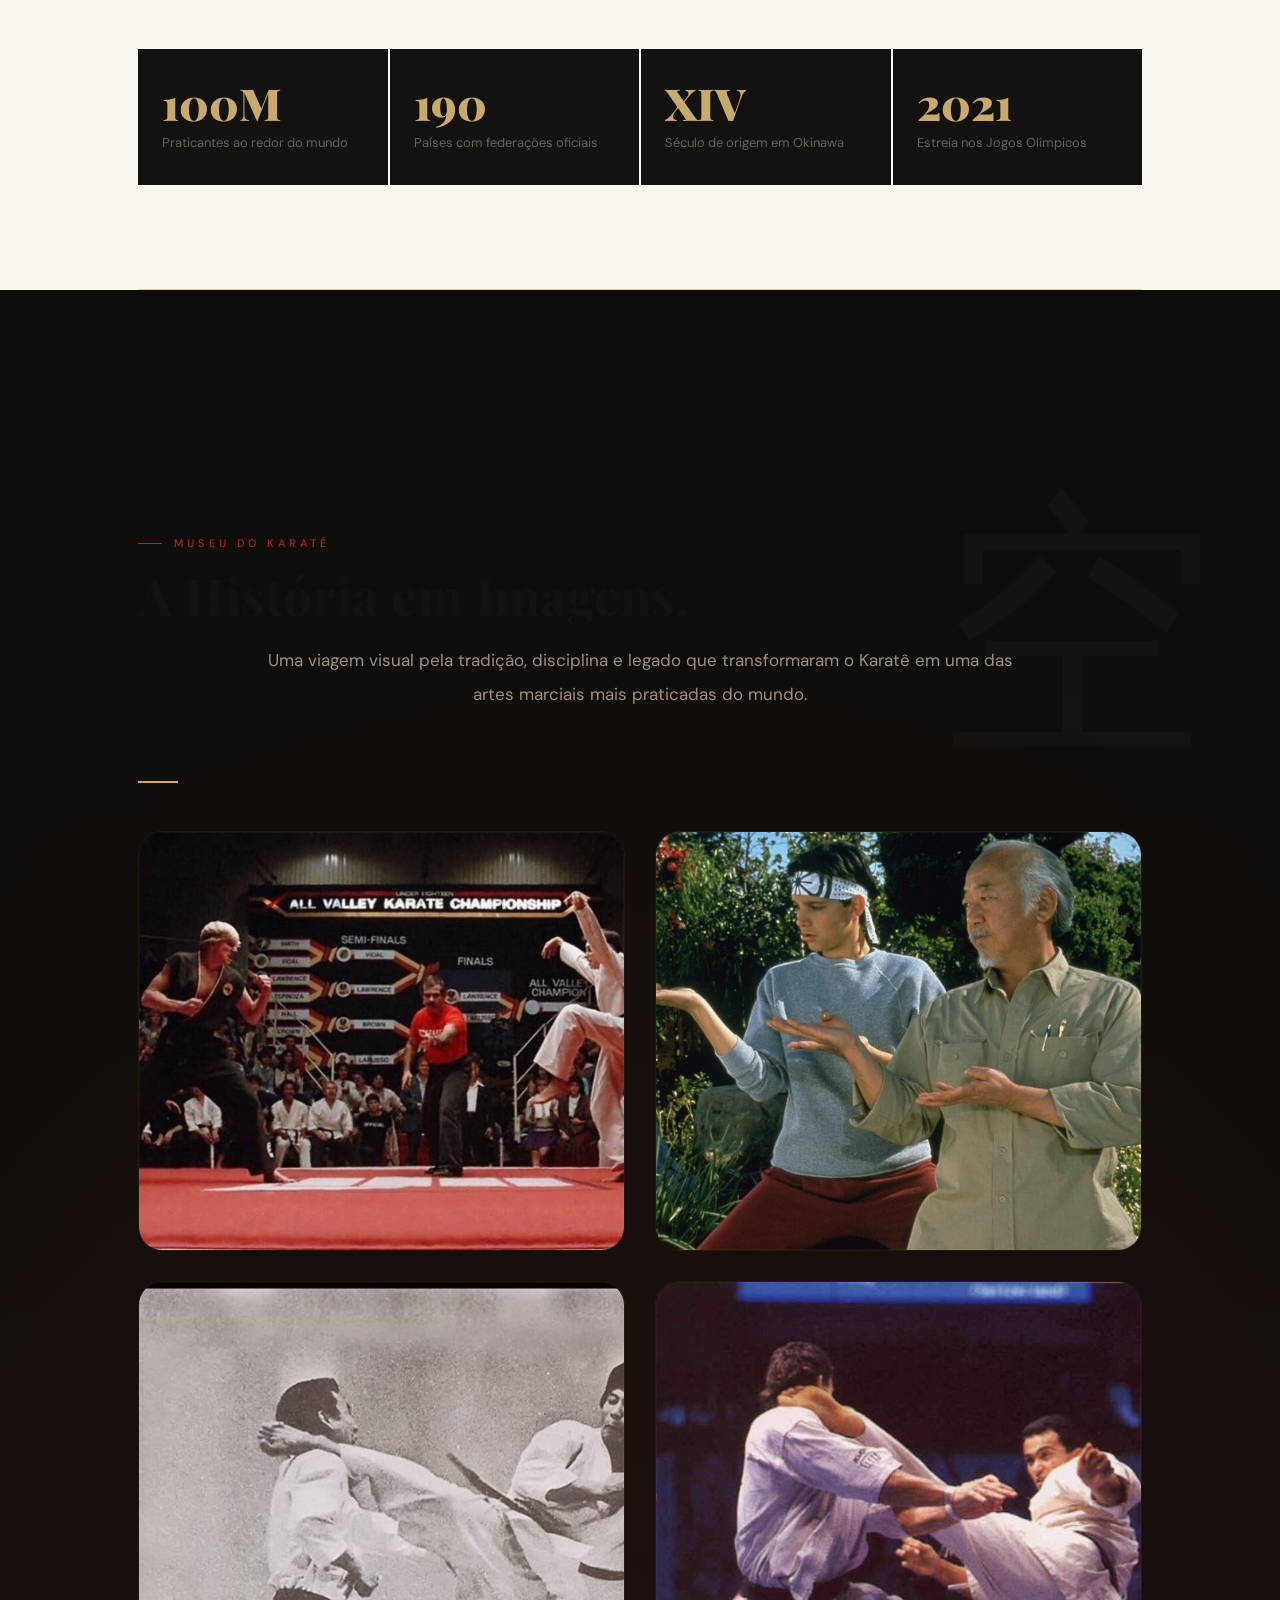
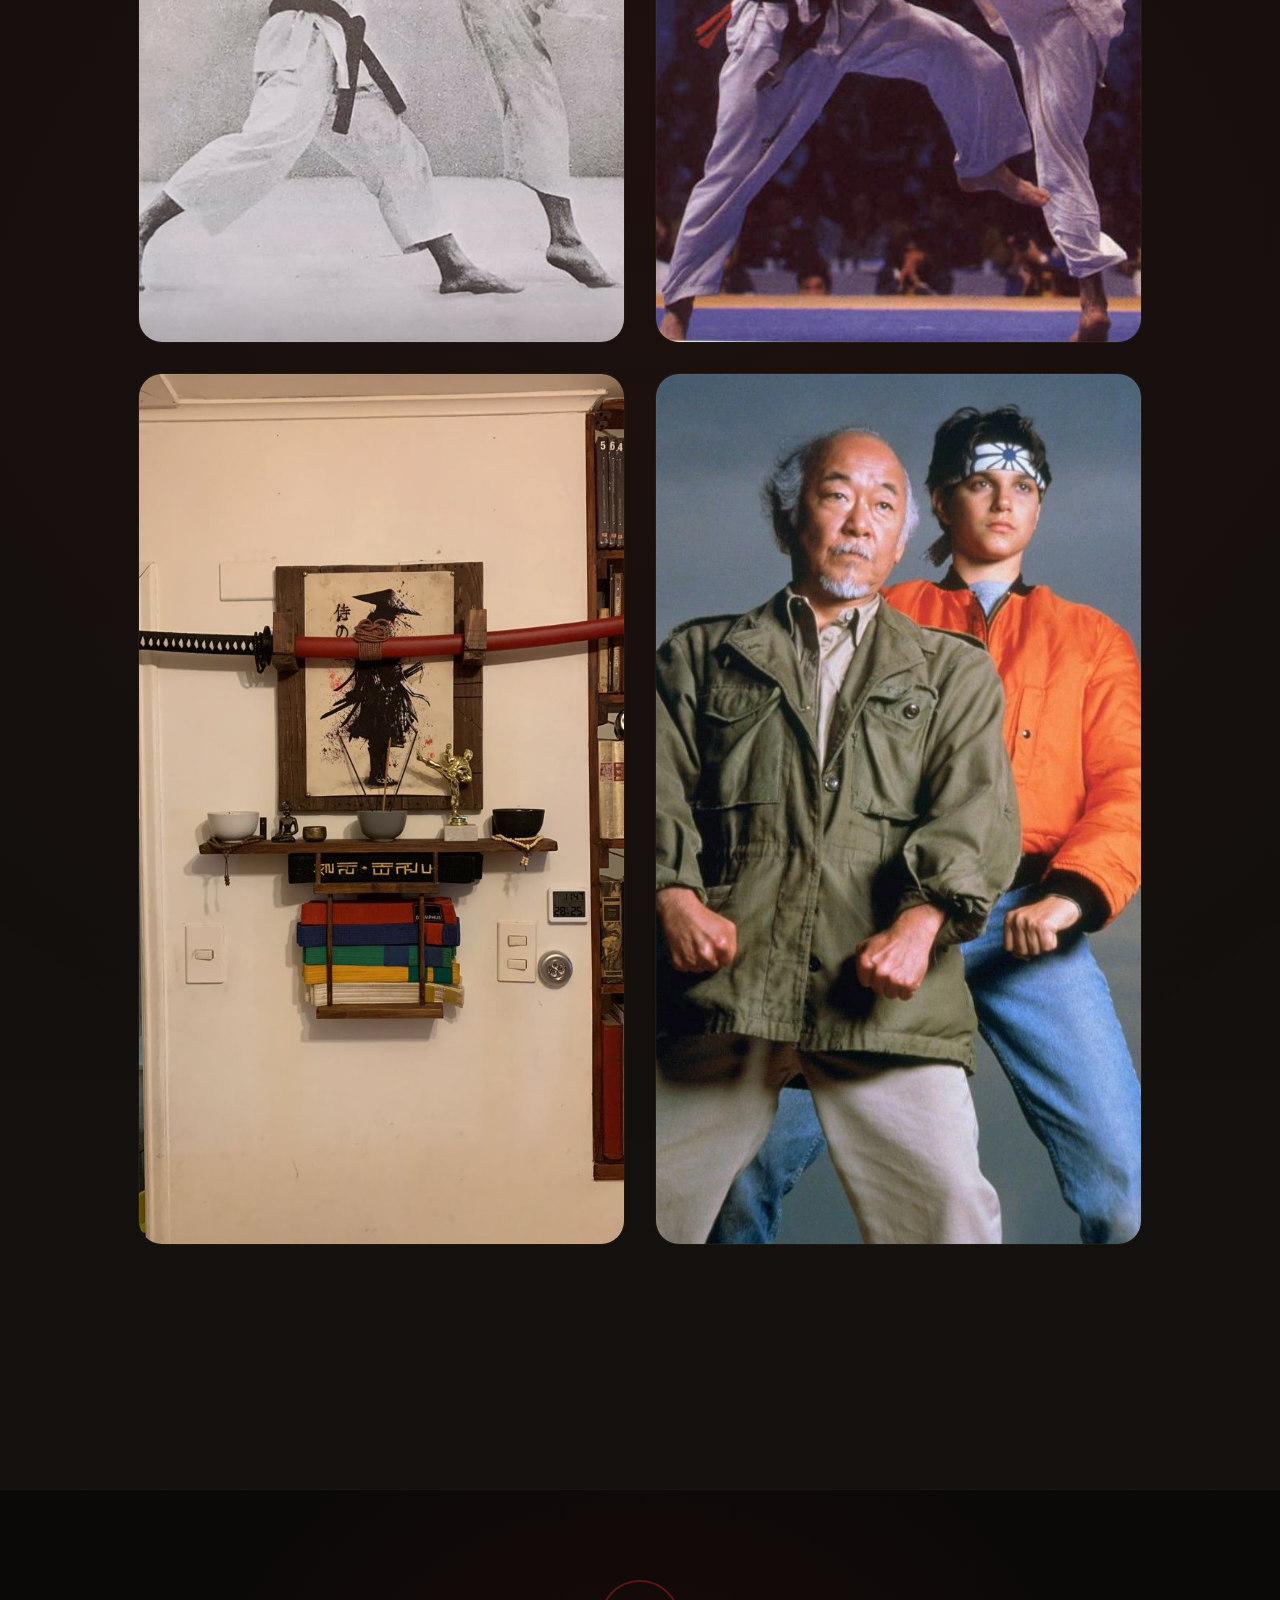
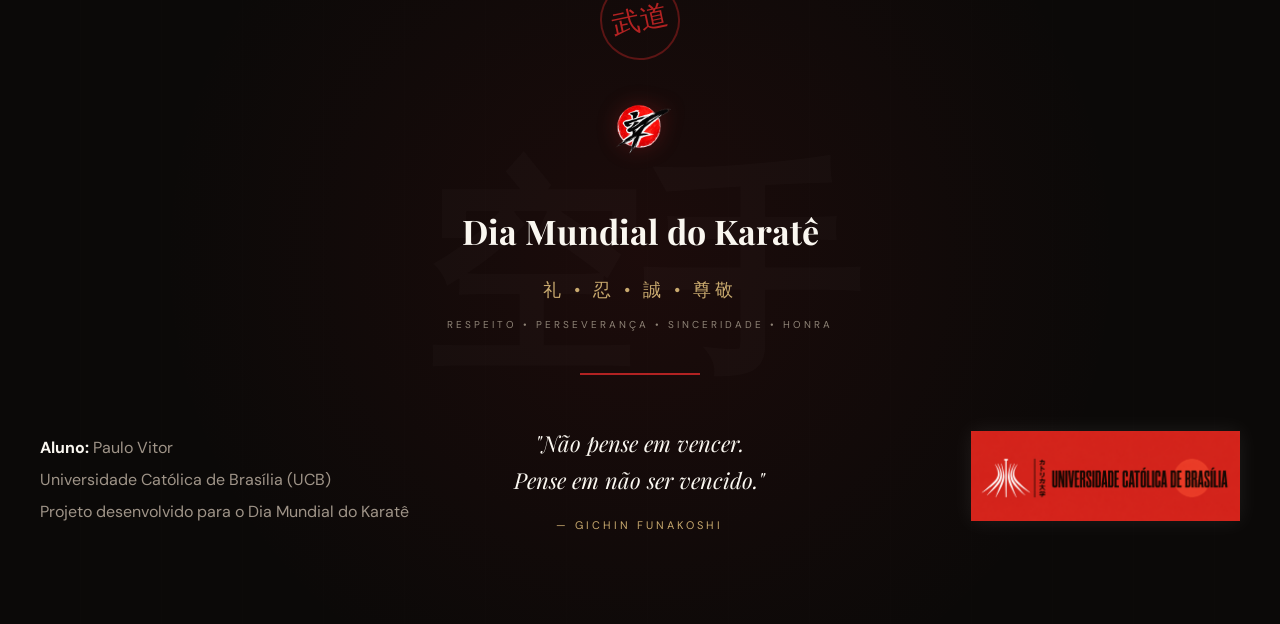
==== commit 22377729: "Update link from 'filosofia.html' to 'Legado.html'" ====
--- a/index.html
+++ b/index.html
@@ -58,8 +58,8 @@
 
         <div class="hero-btns">
 
-            <a href="filosofia.html" class="btn-primario">
-                Explorar o Dojo Kun
+            <a href="Legado.html" class="btn-primario">
+                Explorar o Legado
             </a>
 
             <a href="karatekid.html" class="btn-secundario">
